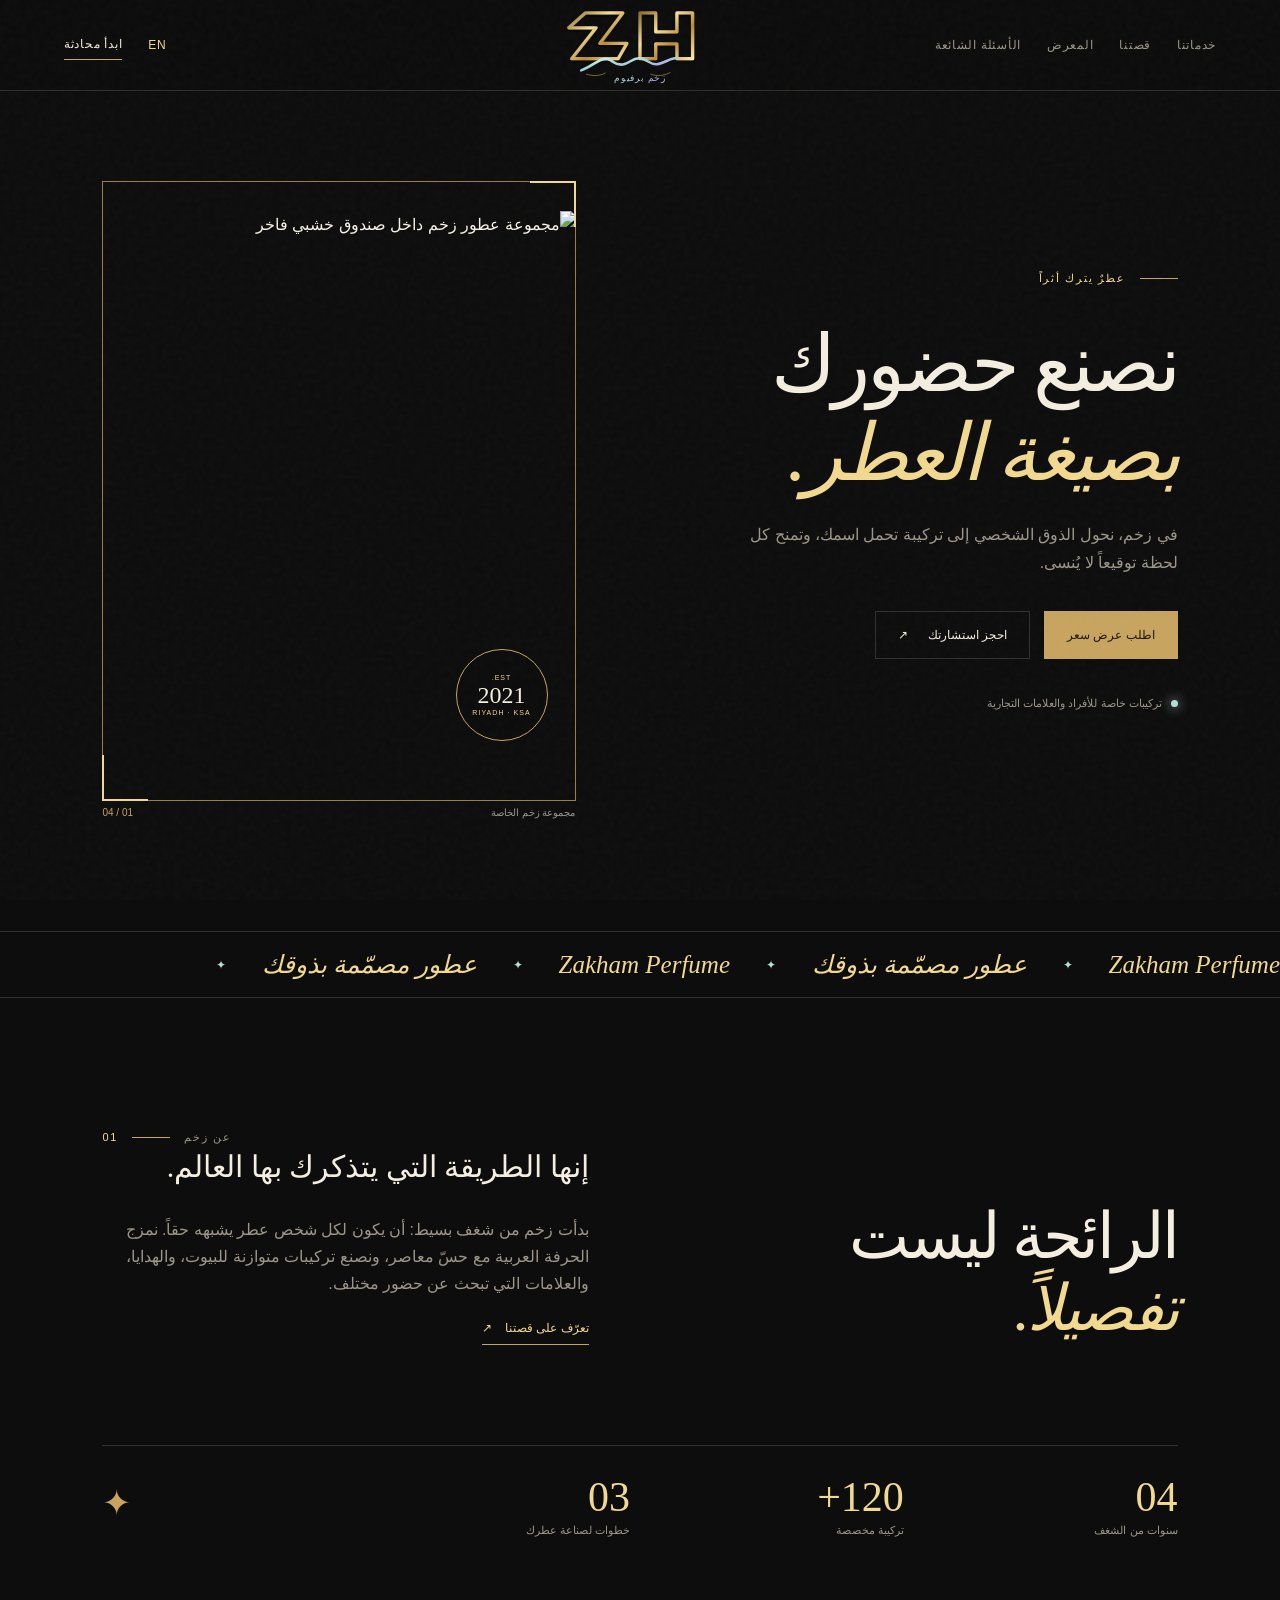
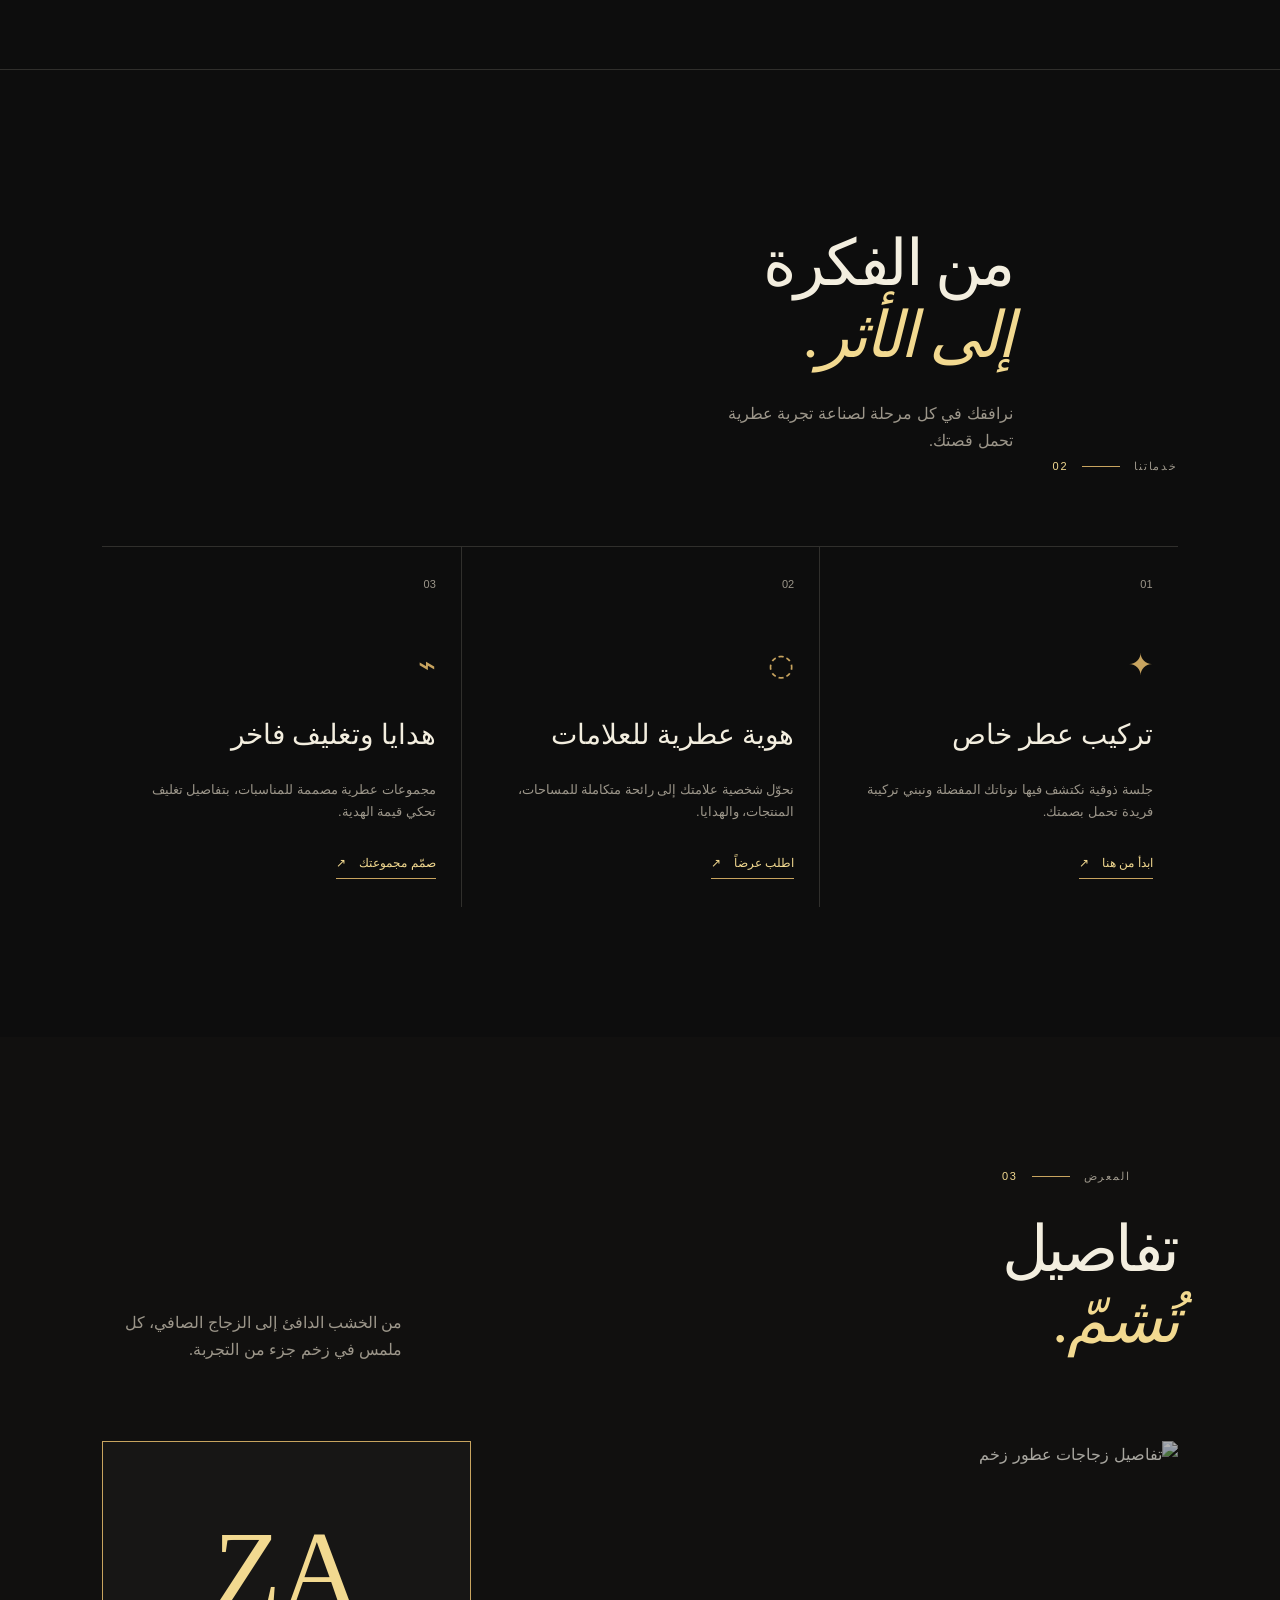
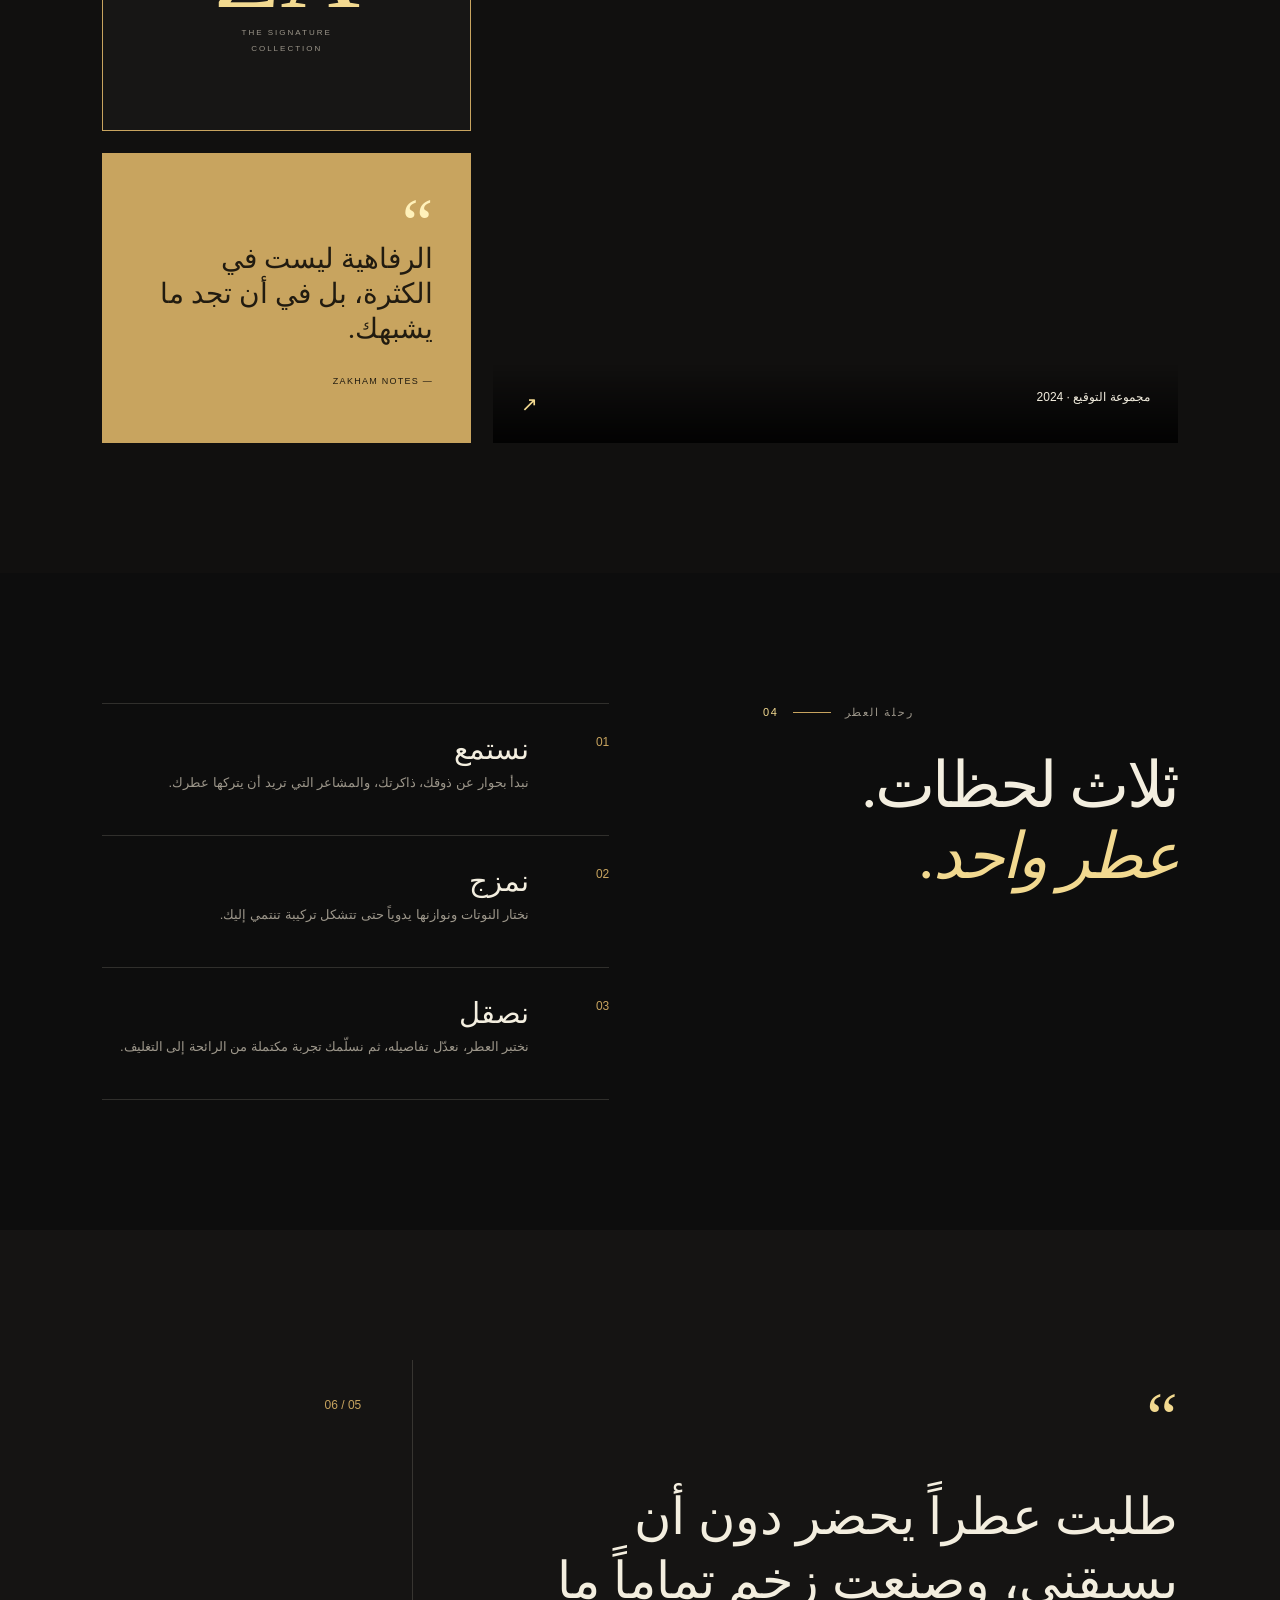
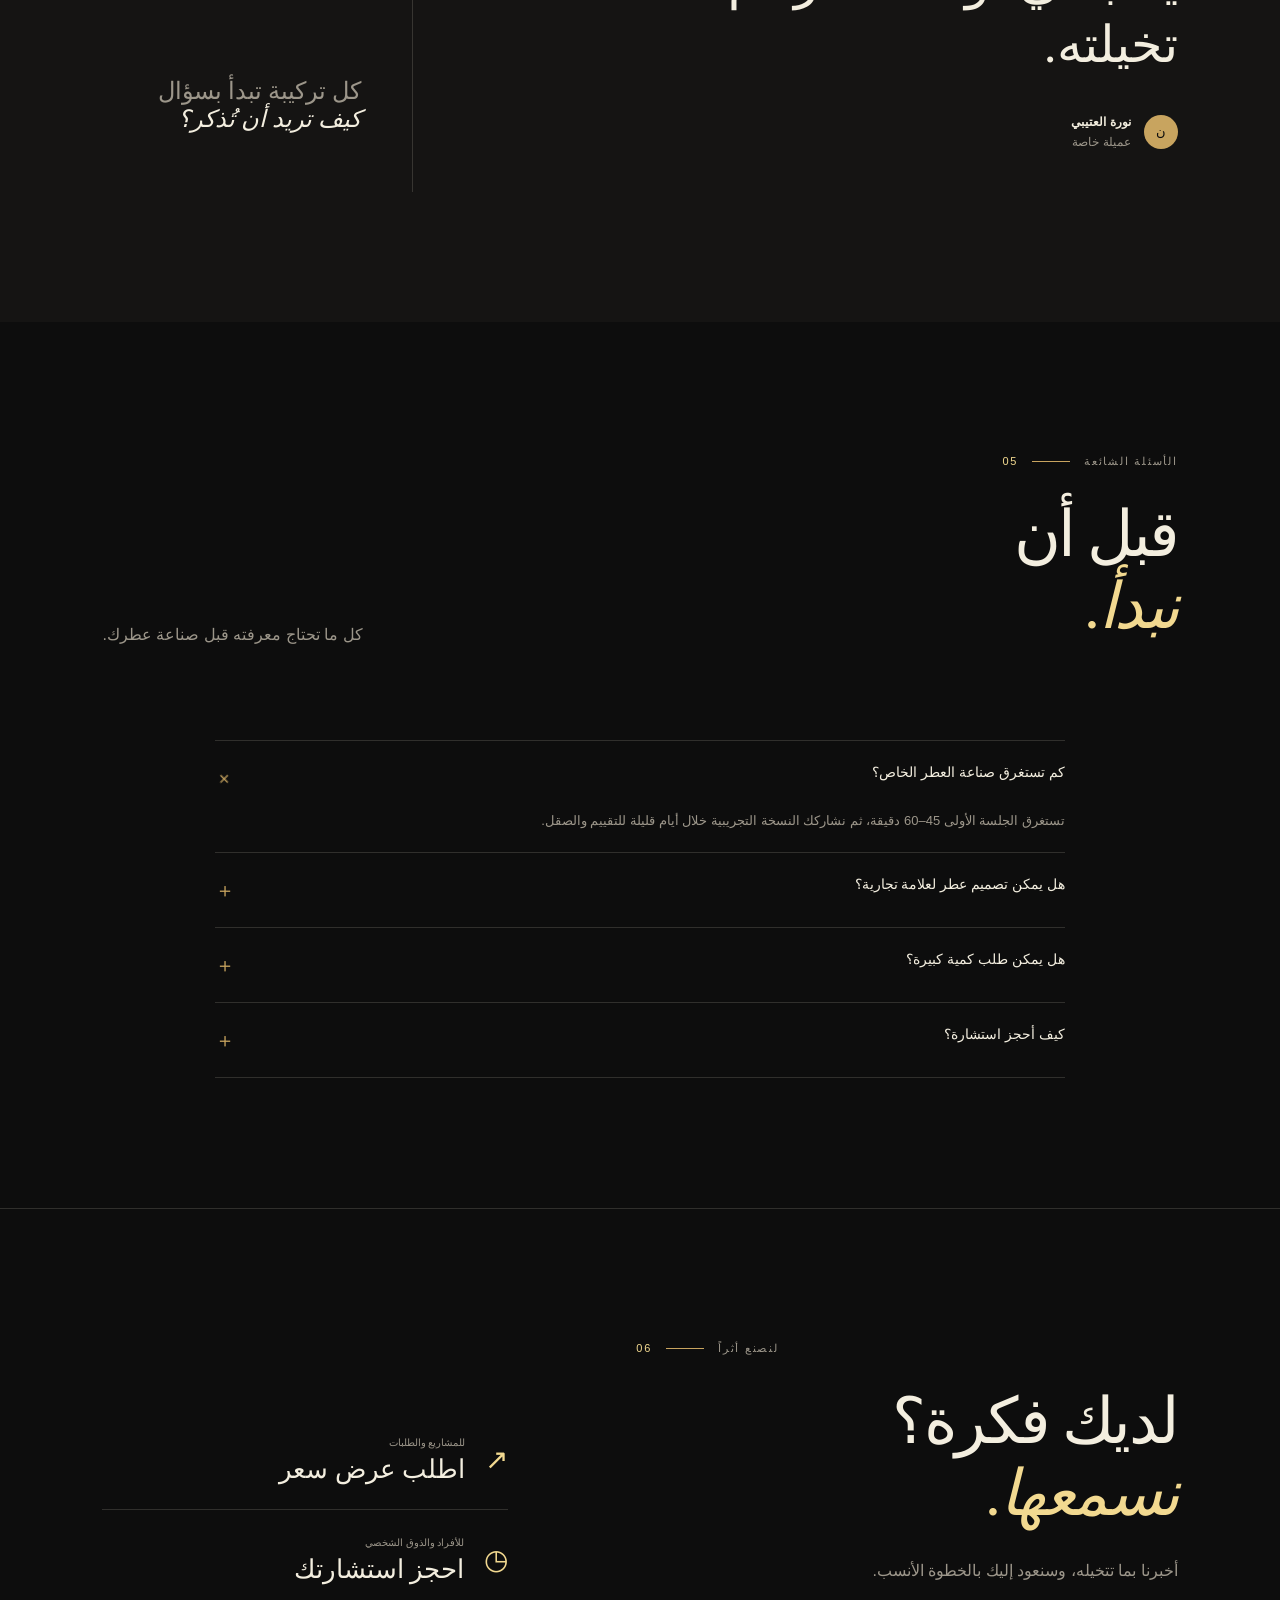
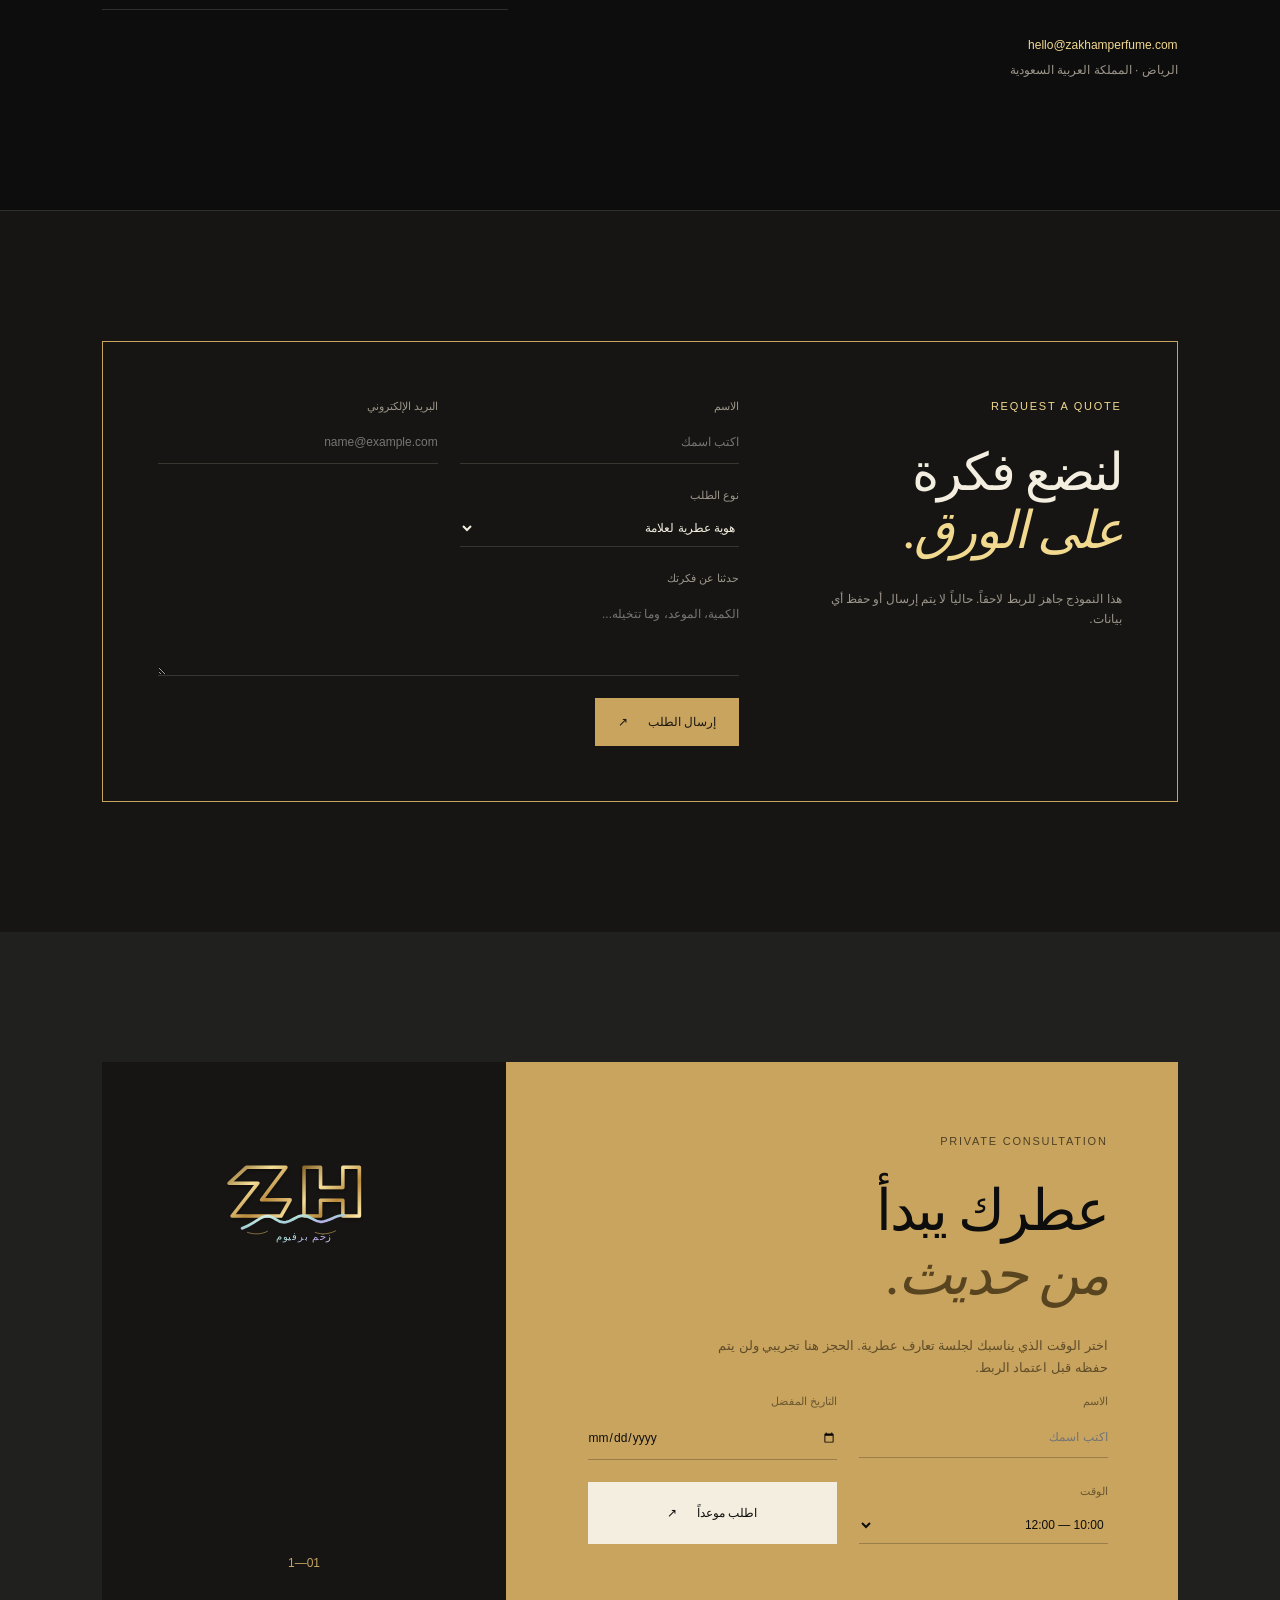
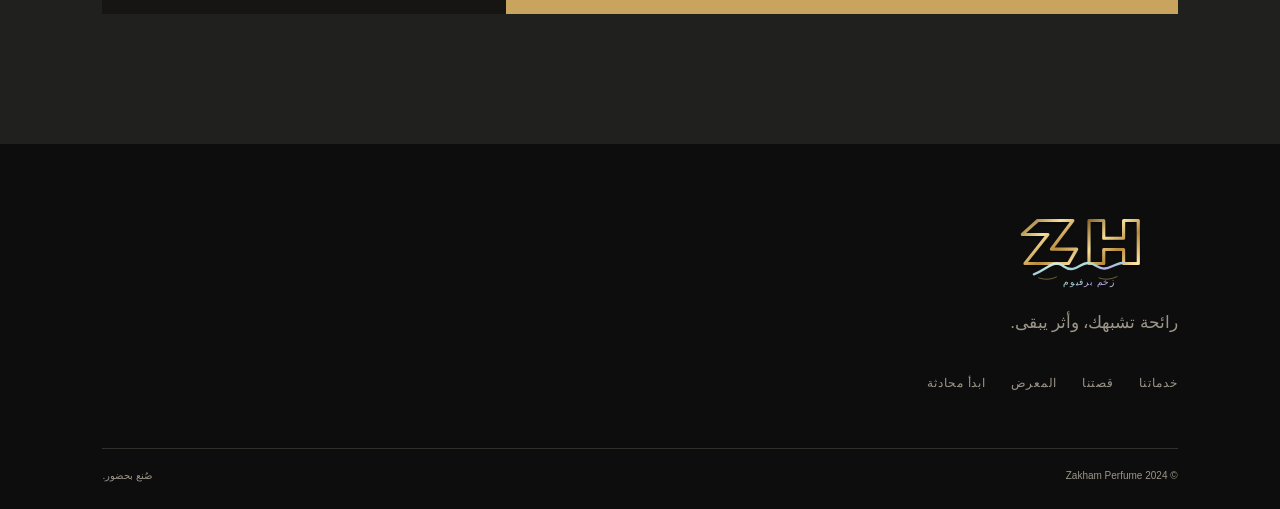
==== index.html @ 9397d649 "Build Zakham Perfume bilingual luxury services site" ====
<!doctype html>
<html lang="ar" dir="rtl">
<head>
  <meta charset="UTF-8" />
  <meta name="viewport" content="width=device-width, initial-scale=1.0" />
  <meta name="theme-color" content="#0d0d0d" />
  <meta name="description" content="زخم برفيوم — عطور مصممة بحضور لا يُنسى." />
  <title>زخم برفيوم | Zakham Perfume</title>
  <link rel="icon" type="image/svg+xml" href="/logo.svg" />
  <link rel="stylesheet" href="/styles.css" />
</head>
<body>
  <div class="grain" aria-hidden="true"></div>
  <header class="site-header" id="top">
    <div class="header-shell">
      <a class="wordmark-mobile" href="#top" aria-label="زخم برفيوم">ZP</a>
      <nav class="main-nav" aria-label="التنقل الرئيسي">
        <a href="#services" data-i18n="nav.services">خدماتنا</a>
        <a href="#story" data-i18n="nav.story">قصتنا</a>
        <a href="#gallery" data-i18n="nav.gallery">المعرض</a>
        <a href="#faq" data-i18n="nav.faq">الأسئلة الشائعة</a>
      </nav>
      <a class="header-logo" href="#top" aria-label="Zakham Perfume — العودة إلى الأعلى">
        <img src="/logo.svg" alt="زخم برفيوم — Zakham Perfume" />
      </a>
      <div class="header-actions">
        <button class="lang-switch" type="button" data-lang-toggle aria-label="تبديل اللغة">EN</button>
        <a class="header-cta" href="#contact" data-i18n="nav.cta">ابدأ محادثة</a>
      </div>
      <button class="menu-toggle" type="button" aria-expanded="false" aria-controls="mobile-menu" aria-label="فتح القائمة">☰</button>
    </div>
    <div class="mobile-menu" id="mobile-menu" hidden>
      <a href="#services" data-i18n="nav.services">خدماتنا</a>
      <a href="#story" data-i18n="nav.story">قصتنا</a>
      <a href="#gallery" data-i18n="nav.gallery">المعرض</a>
      <a href="#faq" data-i18n="nav.faq">الأسئلة الشائعة</a>
      <a href="#contact" data-i18n="nav.cta">ابدأ محادثة</a>
    </div>
  </header>

  <main>
    <section class="hero section-pad" id="home">
      <div class="hero-copy reveal">
        <p class="eyebrow"><span class="eyebrow-line"></span><span data-i18n="hero.eyebrow">عطرٌ يترك أثراً</span></p>
        <h1 data-i18n="hero.title">نصنع حضورك<br /><em>بصيغة العطر.</em></h1>
        <p class="hero-text" data-i18n="hero.text">في زخم، نحول الذوق الشخصي إلى تركيبة تحمل اسمك، وتمنح كل لحظة توقيعاً لا يُنسى.</p>
        <div class="hero-actions">
          <a href="#quote" class="btn btn-gold" data-i18n="hero.quote">اطلب عرض سعر</a>
          <a href="#consult" class="btn btn-ghost" data-i18n="hero.consult">احجز استشارتك <span>↗</span></a>
        </div>
        <div class="hero-note"><span class="signal-dot"></span><span data-i18n="hero.note">تركيبات خاصة للأفراد والعلامات التجارية</span></div>
      </div>
      <div class="hero-visual reveal reveal-delay">
        <div class="visual-frame"></div>
        <img src="/manus-storage/44522_70a2e3c0.jpg" alt="مجموعة عطور زخم داخل صندوق خشبي فاخر" />
        <div class="visual-stamp"><span>EST.</span><strong>2021</strong><small>RIYADH · KSA</small></div>
        <div class="visual-caption"><span data-i18n="hero.caption">مجموعة زخم الخاصة</span><b>01 / 04</b></div>
      </div>
    </section>

    <section class="marquee" aria-label="هوية العلامة">
      <div class="marquee-track"><span>Zakham Perfume</span><i>✦</i><span data-i18n="marquee.custom">عطور مصمّمة بذوقك</span><i>✦</i><span>Zakham Perfume</span><i>✦</i><span data-i18n="marquee.custom">عطور مصمّمة بذوقك</span><i>✦</i></div>
    </section>

    <section class="intro section-pad" id="story">
      <div class="section-kicker"><span>01</span><span class="kicker-line"></span><span data-i18n="story.kicker">عن زخم</span></div>
      <div class="intro-grid">
        <h2 data-i18n="story.title">الرائحة ليست<br /><em>تفصيلاً.</em></h2>
        <div class="intro-body">
          <p class="lead" data-i18n="story.lead">إنها الطريقة التي يتذكرك بها العالم.</p>
          <p data-i18n="story.text">بدأت زخم من شغف بسيط: أن يكون لكل شخص عطر يشبهه حقاً. نمزج الحرفة العربية مع حسّ معاصر، ونصنع تركيبات متوازنة للبيوت، والهدايا، والعلامات التي تبحث عن حضور مختلف.</p>
          <a href="#contact" class="text-link" data-i18n="story.link">تعرّف على قصتنا <span>↗</span></a>
        </div>
      </div>
      <div class="stats-row">
        <div class="stat"><strong>04</strong><span data-i18n="stats.years">سنوات من الشغف</span></div>
        <div class="stat"><strong>120+</strong><span data-i18n="stats.blends">تركيبة مخصصة</span></div>
        <div class="stat"><strong>03</strong><span data-i18n="stats.steps">خطوات لصناعة عطرك</span></div>
        <div class="stat stat-mark">✦</div>
      </div>
    </section>

    <section class="services section-pad" id="services">
      <div class="section-heading">
        <div class="section-kicker"><span>02</span><span class="kicker-line"></span><span data-i18n="services.kicker">خدماتنا</span></div>
        <div><h2 data-i18n="services.title">من الفكرة<br /><em>إلى الأثر.</em></h2><p data-i18n="services.intro">نرافقك في كل مرحلة لصناعة تجربة عطرية تحمل قصتك.</p></div>
      </div>
      <div class="service-list">
        <article class="service-card featured"><div class="service-number">01</div><div class="service-icon">✦</div><h3 data-i18n="service.one.title">تركيب عطر خاص</h3><p data-i18n="service.one.text">جلسة ذوقية نكتشف فيها نوتاتك المفضلة ونبني تركيبة فريدة تحمل بصمتك.</p><a href="#consult" class="service-link" data-i18n="service.one.cta">ابدأ من هنا <span>↗</span></a></article>
        <article class="service-card"><div class="service-number">02</div><div class="service-icon">◌</div><h3 data-i18n="service.two.title">هوية عطرية للعلامات</h3><p data-i18n="service.two.text">نحوّل شخصية علامتك إلى رائحة متكاملة للمساحات، المنتجات، والهدايا.</p><a href="#quote" class="service-link" data-i18n="service.two.cta">اطلب عرضاً <span>↗</span></a></article>
        <article class="service-card"><div class="service-number">03</div><div class="service-icon">⌁</div><h3 data-i18n="service.three.title">هدايا وتغليف فاخر</h3><p data-i18n="service.three.text">مجموعات عطرية مصممة للمناسبات، بتفاصيل تغليف تحكي قيمة الهدية.</p><a href="#quote" class="service-link" data-i18n="service.three.cta">صمّم مجموعتك <span>↗</span></a></article>
      </div>
    </section>

    <section class="gallery section-pad" id="gallery">
      <div class="gallery-top"><div><div class="section-kicker"><span>03</span><span class="kicker-line"></span><span data-i18n="gallery.kicker">المعرض</span></div><h2 data-i18n="gallery.title">تفاصيل<br /><em>تُشمّ.</em></h2></div><p data-i18n="gallery.text">من الخشب الدافئ إلى الزجاج الصافي، كل ملمس في زخم جزء من التجربة.</p></div>
      <div class="gallery-grid">
        <figure class="gallery-main"><img src="/manus-storage/44522_70a2e3c0.jpg" alt="تفاصيل زجاجات عطور زخم" /><figcaption><span data-i18n="gallery.caption">مجموعة التوقيع · 2024</span><b>↗</b></figcaption></figure>
        <div class="gallery-side"><div class="gallery-tile tile-dark"><span>ZA</span><small>THE SIGNATURE<br />COLLECTION</small></div><div class="gallery-tile tile-copy"><span class="quote-mark">“</span><p data-i18n="gallery.quote">الرفاهية ليست في الكثرة، بل في أن تجد ما يشبهك.</p><small>— ZAKHAM NOTES</small></div></div>
      </div>
    </section>

    <section class="process section-pad">
      <div class="process-aside"><div class="section-kicker"><span>04</span><span class="kicker-line"></span><span data-i18n="process.kicker">رحلة العطر</span></div><h2 data-i18n="process.title">ثلاث لحظات.<br /><em>عطر واحد.</em></h2></div>
      <div class="process-steps"><div class="step"><span>01</span><div><h3 data-i18n="process.one.title">نستمع</h3><p data-i18n="process.one.text">نبدأ بحوار عن ذوقك، ذاكرتك، والمشاعر التي تريد أن يتركها عطرك.</p></div></div><div class="step"><span>02</span><div><h3 data-i18n="process.two.title">نمزج</h3><p data-i18n="process.two.text">نختار النوتات ونوازنها يدوياً حتى تتشكل تركيبة تنتمي إليك.</p></div></div><div class="step"><span>03</span><div><h3 data-i18n="process.three.title">نصقل</h3><p data-i18n="process.three.text">نختبر العطر، نعدّل تفاصيله، ثم نسلّمك تجربة مكتملة من الرائحة إلى التغليف.</p></div></div></div>
    </section>

    <section class="testimonial section-pad"><div class="testimonial-card"><span class="quote-mark">“</span><blockquote data-i18n="testimonial.quote">طلبت عطراً يحضر دون أن يسبقني، وصنعت زخم تماماً ما تخيلته.</blockquote><div class="testimonial-meta"><span class="avatar">ن</span><span><strong data-i18n="testimonial.name">نورة العتيبي</strong><small data-i18n="testimonial.role">عميلة خاصة</small></span></div></div><div class="testimonial-side"><span>05 / 06</span><p data-i18n="testimonial.side">كل تركيبة تبدأ بسؤال<br /><em>كيف تريد أن تُذكر؟</em></p></div></section>

    <section class="faq section-pad" id="faq"><div class="section-heading"><div><div class="section-kicker"><span>05</span><span class="kicker-line"></span><span data-i18n="faq.kicker">الأسئلة الشائعة</span></div><h2 data-i18n="faq.title">قبل أن<br /><em>نبدأ.</em></h2></div><p data-i18n="faq.intro">كل ما تحتاج معرفته قبل صناعة عطرك.</p></div><div class="faq-list"><details open><summary><span data-i18n="faq.one.q">كم تستغرق صناعة العطر الخاص؟</span><b>＋</b></summary><p data-i18n="faq.one.a">تستغرق الجلسة الأولى 45–60 دقيقة، ثم نشاركك النسخة التجريبية خلال أيام قليلة للتقييم والصقل.</p></details><details><summary><span data-i18n="faq.two.q">هل يمكن تصميم عطر لعلامة تجارية؟</span><b>＋</b></summary><p data-i18n="faq.two.a">نعم، نصمم هويات عطرية للمتاجر، الفنادق، الهدايا، والمناسبات الخاصة وفق الكمية والهوية المطلوبة.</p></details><details><summary><span data-i18n="faq.three.q">هل يمكن طلب كمية كبيرة؟</span><b>＋</b></summary><p data-i18n="faq.three.a">بالتأكيد. أرسل لنا فكرة المشروع والكمية المتوقعة وسنجهز لك عرضاً مناسباً.</p></details><details><summary><span data-i18n="faq.four.q">كيف أحجز استشارة؟</span><b>＋</b></summary><p data-i18n="faq.four.a">استخدم نموذج حجز الاستشارة في هذه الصفحة. النموذج حالياً تجريبي ولا يرسل بيانات، وسيُربط لاحقاً بعد اعتمادك.</p></details></div></section>

    <section class="contact section-pad" id="contact"><div class="contact-intro"><div class="section-kicker"><span>06</span><span class="kicker-line"></span><span data-i18n="contact.kicker">لنصنع أثراً</span></div><h2 data-i18n="contact.title">لديك فكرة؟<br /><em>نسمعها.</em></h2><p data-i18n="contact.text">أخبرنا بما تتخيله، وسنعود إليك بالخطوة الأنسب.</p><div class="contact-details"><a href="mailto:hello@zakhamperfume.com">hello@zakhamperfume.com</a><span>الرياض · المملكة العربية السعودية</span></div></div><div class="contact-actions"><a href="#quote" class="contact-action"><span class="action-icon">↗</span><span><small data-i18n="contact.quote.small">للمشاريع والطلبات</small><strong data-i18n="contact.quote.title">اطلب عرض سعر</strong></span></a><a href="#consult" class="contact-action"><span class="action-icon">◷</span><span><small data-i18n="contact.consult.small">للأفراد والذوق الشخصي</small><strong data-i18n="contact.consult.title">احجز استشارتك</strong></span></a></div></section>

    <section class="forms-section section-pad" id="quote"><div class="form-shell"><div class="form-heading"><span class="form-label" data-i18n="form.quote.label">REQUEST A QUOTE</span><h2 data-i18n="form.quote.title">لنضع فكرة<br /><em>على الورق.</em></h2><p data-i18n="form.quote.text">هذا النموذج جاهز للربط لاحقاً. حالياً لا يتم إرسال أو حفظ أي بيانات.</p></div><form class="lead-form" data-demo-form><label><span data-i18n="form.name">الاسم</span><input required name="name" placeholder="اكتب اسمك" data-placeholder-en="Your name" /></label><label><span data-i18n="form.email">البريد الإلكتروني</span><input required type="email" name="email" placeholder="name@example.com" /></label><label><span data-i18n="form.type">نوع الطلب</span><select name="type"><option data-i18n="form.option.brand">هوية عطرية لعلامة</option><option data-i18n="form.option.gift">هدايا وتغليف</option><option data-i18n="form.option.private">عطر خاص</option></select></label><label class="full"><span data-i18n="form.message">حدثنا عن فكرتك</span><textarea name="message" rows="3" placeholder="الكمية، الموعد، وما تتخيله..."></textarea></label><button class="btn btn-gold" type="submit" data-i18n="form.send">إرسال الطلب <span>↗</span></button></form></div></section>

    <section class="consult-section section-pad" id="consult"><div class="consult-card"><div class="consult-copy"><span class="form-label" data-i18n="form.consult.label">PRIVATE CONSULTATION</span><h2 data-i18n="form.consult.title">عطرك يبدأ<br /><em>من حديث.</em></h2><p data-i18n="form.consult.text">اختر الوقت الذي يناسبك لجلسة تعارف عطرية. الحجز هنا تجريبي ولن يتم حفظه قبل اعتماد الربط.</p><form class="consult-form" data-demo-form><label><span data-i18n="form.name">الاسم</span><input required name="name" placeholder="اكتب اسمك" /></label><label><span data-i18n="form.date">التاريخ المفضل</span><input required type="date" name="date" /></label><label><span data-i18n="form.time">الوقت</span><select name="time"><option>10:00 — 12:00</option><option>13:00 — 15:00</option><option>17:00 — 19:00</option></select></label><button class="btn btn-light" type="submit" data-i18n="form.request">اطلب موعداً <span>↗</span></button></form></div><div class="consult-mark"><img src="/logo.svg" alt="" /><span>01—1</span></div></div></section>
  </main>

  <footer class="site-footer"><div class="footer-brand"><img src="/logo.svg" alt="زخم برفيوم" /><p data-i18n="footer.tagline">رائحة تشبهك، وأثر يبقى.</p></div><div class="footer-nav"><a href="#services" data-i18n="nav.services">خدماتنا</a><a href="#story" data-i18n="nav.story">قصتنا</a><a href="#gallery" data-i18n="nav.gallery">المعرض</a><a href="#contact" data-i18n="nav.cta">ابدأ محادثة</a></div><div class="footer-bottom"><span>© 2024 Zakham Perfume</span><span data-i18n="footer.note">صُنع بحضور.</span></div></footer>
  <div class="toast" role="status" aria-live="polite" hidden></div>
  <script src="/script.js"></script>
</body>
</html>
---- styles.css ----
:root{--ink:#0d0d0d;--ink-soft:#141414;--panel:#191817;--cream:#f3eedf;--muted:#9c968a;--gold:#c8a45f;--gold-light:#f2d990;--line:rgba(243,238,223,.15);--cyan:#b6dfd8;--serif:Georgia,'Times New Roman',serif;--sans:Tahoma,Arial,sans-serif}*{box-sizing:border-box}html{scroll-behavior:smooth}body{margin:0;background:var(--ink);color:var(--cream);font-family:var(--sans);line-height:1.7;overflow-x:hidden}.grain{position:fixed;inset:0;pointer-events:none;opacity:.06;z-index:20;background-image:url("data:image/svg+xml,%3Csvg viewBox='0 0 180 180' xmlns='http://www.w3.org/2000/svg'%3E%3Cfilter id='n'%3E%3CfeTurbulence type='fractalNoise' baseFrequency='.85' numOctaves='4' stitchTiles='stitch'/%3E%3C/filter%3E%3Crect width='100%25' height='100%25' filter='url(%23n)' opacity='.5'/%3E%3C/svg%3E")}.site-header{position:sticky;top:0;z-index:15;background:rgba(13,13,13,.9);border-bottom:1px solid var(--line);backdrop-filter:blur(15px)}.header-shell{max-width:1440px;margin:auto;min-height:90px;padding:0 5vw;display:grid;grid-template-columns:1fr 240px 1fr;align-items:center;gap:24px}.main-nav,.header-actions{display:flex;align-items:center;gap:26px}.main-nav a,.header-actions a,.lang-switch,.mobile-menu a,.footer-nav a{color:var(--muted);text-decoration:none;font-size:12px;letter-spacing:.06em;transition:color .25s ease}.main-nav a:hover,.header-actions a:hover,.mobile-menu a:hover,.footer-nav a:hover{color:var(--gold-light)}.header-logo{justify-self:center;width:190px;height:78px;display:grid;place-items:center}.header-logo img{width:100%;height:100%;object-fit:contain}.header-actions{justify-content:flex-end}.lang-switch{border:0;background:transparent;padding:8px 0;color:var(--gold-light);cursor:pointer;font-family:inherit}.header-cta{border-bottom:1px solid var(--gold);padding:4px 0;color:var(--cream)!important}.wordmark-mobile,.menu-toggle,.mobile-menu{display:none}.section-pad{max-width:1440px;margin:auto;padding:130px 8vw}.hero{min-height:calc(100vh - 90px);display:grid;grid-template-columns:1.04fr .96fr;gap:7vw;align-items:center;padding-top:90px}.eyebrow,.section-kicker,.form-label{font-size:11px;letter-spacing:.16em;text-transform:uppercase;color:var(--gold-light);display:flex;align-items:center;gap:14px}.eyebrow-line,.kicker-line{height:1px;width:38px;background:var(--gold)}h1,h2,h3,p{margin-top:0}h1,h2{font-family:var(--serif);font-weight:400;line-height:1.12;letter-spacing:-.04em}h1{font-size:clamp(54px,6.2vw,102px);margin:32px 0 24px}h2{font-size:clamp(45px,5vw,78px);margin:28px 0}h1 em,h2 em{color:var(--gold-light);font-style:italic}.hero-text{max-width:460px;color:var(--muted);font-size:16px}.hero-actions{display:flex;gap:14px;align-items:center;margin:35px 0}.btn{display:inline-flex;align-items:center;justify-content:center;gap:20px;text-decoration:none;border:1px solid transparent;padding:13px 22px;font:inherit;font-size:12px;cursor:pointer;transition:.25s ease}.btn-gold{background:var(--gold);color:#1b170f}.btn-gold:hover{background:var(--gold-light);transform:translateY(-2px)}.btn-ghost{border-color:var(--line);color:var(--cream)}.btn-ghost:hover{border-color:var(--gold);color:var(--gold-light)}.btn-light{background:var(--cream);color:var(--ink)}.hero-note{font-size:11px;color:var(--muted);display:flex;align-items:center;gap:9px}.signal-dot{width:7px;height:7px;border-radius:50%;background:var(--cyan);box-shadow:0 0 12px var(--cyan)}.hero-visual{position:relative;min-height:620px}.hero-visual img{position:absolute;inset:30px 0 0 30px;width:calc(100% - 60px);height:calc(100% - 60px);object-fit:cover;filter:saturate(.75) contrast(1.04);z-index:1}.visual-frame{position:absolute;inset:0;border:1px solid rgba(200,164,95,.75);z-index:2;pointer-events:none}.visual-frame:before,.visual-frame:after{content:'';position:absolute;width:44px;height:44px;border-color:var(--gold-light);border-style:solid}.visual-frame:before{top:-1px;right:-1px;border-width:2px 2px 0 0}.visual-frame:after{bottom:-1px;left:-1px;border-width:0 0 2px 2px}.visual-stamp{position:absolute;z-index:3;bottom:60px;right:28px;width:92px;height:92px;border:1px solid var(--gold);border-radius:50%;display:flex;flex-direction:column;justify-content:center;align-items:center;background:rgba(13,13,13,.75);text-align:center;line-height:1.1}.visual-stamp span,.visual-stamp small{font-size:7px;letter-spacing:.15em;color:var(--gold-light)}.visual-stamp strong{font:24px var(--serif);color:var(--cream);font-weight:400}.visual-caption{position:absolute;bottom:-20px;left:0;right:0;display:flex;justify-content:space-between;color:var(--muted);font-size:10px}.visual-caption b{color:var(--gold);font-weight:400}.marquee{overflow:hidden;border-top:1px solid var(--line);border-bottom:1px solid var(--line);padding:18px 0;color:var(--gold-light);font:italic 25px var(--serif);white-space:nowrap}.marquee-track{display:inline-flex;align-items:center;gap:36px;animation:scroll 26s linear infinite}.marquee i{font:normal 12px var(--sans);color:var(--cyan)}@keyframes scroll{to{transform:translateX(30%)}}.intro{border-bottom:1px solid var(--line)}.section-kicker{color:var(--muted);direction:ltr;justify-content:flex-start}.section-kicker>span:first-child{color:var(--gold-light)}.intro-grid{display:grid;grid-template-columns:1fr 1fr;gap:8vw;align-items:end}.intro-grid h2{margin-bottom:0}.intro-body{max-width:490px}.lead{font:30px var(--serif);color:var(--cream);line-height:1.3}.intro-body>p:not(.lead){color:var(--muted)}.text-link,.service-link{color:var(--gold-light);text-decoration:none;font-size:12px;display:inline-flex;gap:13px;align-items:center;border-bottom:1px solid var(--gold);padding-bottom:5px}.stats-row{border-top:1px solid var(--line);margin-top:100px;padding-top:27px;display:grid;grid-template-columns:repeat(4,1fr);gap:20px}.stat{display:flex;flex-direction:column}.stat strong{font:42px var(--serif);color:var(--gold-light)}.stat span{font-size:11px;color:var(--muted)}.stat-mark{align-items:flex-end;color:var(--gold);font-size:35px}.section-heading,.gallery-top{display:flex;justify-content:space-between;align-items:flex-end;gap:40px}.section-heading>div:last-child{flex:1}.section-heading p,.gallery-top>p{max-width:300px;color:var(--muted);margin-bottom:22px}.service-list{display:grid;grid-template-columns:repeat(3,1fr);border-top:1px solid var(--line);margin-top:70px}.service-card{min-height:360px;padding:28px 25px;border-left:1px solid var(--line);position:relative;transition:.3s ease}.service-card:last-child{border-left:0}.service-card:hover{background:var(--panel)}.service-number{font-size:11px;color:var(--muted)}.service-icon{font-size:30px;color:var(--gold);margin:45px 0 28px}.service-card h3{font:28px var(--serif);font-weight:400}.service-card p{font-size:13px;color:var(--muted);max-width:290px}.service-link{position:absolute;bottom:28px;right:25px}.gallery{background:#11100f}.gallery-top{margin-bottom:56px}.gallery-grid{display:grid;grid-template-columns:1.3fr .7fr;gap:22px}.gallery-main{margin:0;min-height:600px;position:relative;overflow:hidden}.gallery-main img{width:100%;height:100%;position:absolute;object-fit:cover;filter:brightness(.7) saturate(.65);transition:transform .7s ease}.gallery-main:hover img{transform:scale(1.04)}.gallery-main figcaption{position:absolute;bottom:0;right:0;left:0;padding:22px 28px;display:flex;justify-content:space-between;background:linear-gradient(transparent,rgba(0,0,0,.85));font-size:12px;color:var(--cream)}.gallery-main figcaption b{font-size:20px;color:var(--gold-light);font-weight:400}.gallery-side{display:grid;grid-template-rows:1fr 1fr;gap:22px}.gallery-tile{min-height:290px;display:flex;flex-direction:column;justify-content:center;padding:38px}.tile-dark{background:#171615;border:1px solid var(--gold);align-items:center}.tile-dark span{font:110px var(--serif);color:var(--gold-light);line-height:1}.tile-dark small{letter-spacing:.25em;font-size:8px;text-align:center;color:var(--muted);line-height:2}.tile-copy{background:var(--gold);color:#211b10}.tile-copy .quote-mark{color:#fff1ba}.tile-copy p{font:28px var(--serif);line-height:1.25}.tile-copy small{font-size:9px;letter-spacing:.14em}.quote-mark{font:70px var(--serif);line-height:.5;color:var(--gold-light)}.process{display:grid;grid-template-columns:.9fr 1.1fr;gap:12vw}.process-steps{border-top:1px solid var(--line)}.step{display:grid;grid-template-columns:60px 1fr;gap:20px;padding:28px 0;border-bottom:1px solid var(--line)}.step>span{color:var(--gold);font-size:12px}.step h3{font:29px var(--serif);font-weight:400;margin-bottom:6px}.step p{color:var(--muted);font-size:13px;max-width:430px}.testimonial{display:grid;grid-template-columns:1.4fr .6fr;gap:3vw;background:#151413}.testimonial-card{padding:40px 0}.testimonial-card blockquote{font:clamp(30px,4vw,54px) var(--serif);line-height:1.25;margin:35px 0 35px;max-width:800px}.testimonial-meta{display:flex;align-items:center;gap:13px}.avatar{width:34px;height:34px;border-radius:50%;display:grid;place-items:center;background:var(--gold);color:var(--ink);font-size:13px}.testimonial-meta strong,.testimonial-meta small{display:block;font-size:12px}.testimonial-meta small{color:var(--muted)}.testimonial-side{border-right:1px solid var(--line);display:flex;flex-direction:column;justify-content:space-between;padding:35px 4vw}.testimonial-side>span{color:var(--gold);font-size:12px}.testimonial-side p{font:24px var(--serif);color:var(--muted)}.testimonial-side em{color:var(--cream)}.faq-list{max-width:850px;margin:70px auto 0;border-top:1px solid var(--line)}details{border-bottom:1px solid var(--line);padding:20px 0}summary{cursor:pointer;display:flex;justify-content:space-between;list-style:none;font-size:14px}summary::-webkit-details-marker{display:none}summary b{font-size:20px;font-weight:300;color:var(--gold);transition:.2s}details[open] summary b{transform:rotate(45deg)}details p{color:var(--muted);font-size:13px;max-width:680px;margin:15px 0 0}.contact{display:grid;grid-template-columns:1fr .75fr;gap:10vw;border-top:1px solid var(--line);border-bottom:1px solid var(--line)}.contact-intro p{max-width:400px;color:var(--muted)}.contact-details{display:flex;flex-direction:column;gap:5px;margin-top:50px;font-size:12px;color:var(--muted)}.contact-details a{color:var(--gold-light);text-decoration:none}.contact-actions{align-self:center}.contact-action{display:flex;align-items:center;gap:20px;padding:24px 0;border-bottom:1px solid var(--line);color:var(--cream);text-decoration:none}.action-icon{font-size:28px;color:var(--gold-light)}.contact-action small,.contact-action strong{display:block}.contact-action small{color:var(--muted);font-size:10px}.contact-action strong{font:26px var(--serif);font-weight:400;margin-top:3px}.forms-section{background:#161513}.form-shell{border:1px solid var(--gold);padding:55px;display:grid;grid-template-columns:.7fr 1.3fr;gap:70px}.form-heading h2{font-size:52px}.form-heading p{color:var(--muted);font-size:12px}.lead-form,.consult-form{display:grid;grid-template-columns:1fr 1fr;gap:22px}.lead-form label,.consult-form label{display:flex;flex-direction:column;gap:6px;font-size:11px;color:var(--muted)}.lead-form label.full{grid-column:1/-1}.lead-form input,.lead-form select,.lead-form textarea,.consult-form input,.consult-form select{font:inherit;font-size:12px;background:transparent;border:0;border-bottom:1px solid var(--line);color:var(--cream);padding:10px 0;outline:0;border-radius:0}.lead-form input:focus,.lead-form select:focus,.lead-form textarea:focus,.consult-form input:focus,.consult-form select:focus{border-color:var(--gold)}select option{background:var(--ink);color:var(--cream)}.lead-form textarea{resize:vertical}.lead-form button{justify-self:start}.consult-section{background:#20201e}.consult-card{display:grid;grid-template-columns:1.25fr .75fr;min-height:430px;background:var(--gold);color:var(--ink);overflow:hidden}.consult-copy{padding:70px}.consult-copy .form-label{color:#4f4024}.consult-copy h2{color:var(--ink);font-size:57px}.consult-copy h2 em{color:#58441f}.consult-copy p{max-width:390px;color:#604d29;font-size:13px}.consult-form{max-width:520px}.consult-form label{color:#6b572f}.consult-form input,.consult-form select{color:var(--ink);border-color:rgba(13,13,13,.25)}.consult-form select option{background:var(--cream);color:var(--ink)}.consult-mark{background:#161513;display:flex;flex-direction:column;justify-content:space-between;align-items:center;padding:40px 15px;color:var(--gold);font-size:12px}.consult-mark img{width:200px;height:200px;object-fit:contain}.site-footer{padding:70px 8vw 25px;max-width:1440px;margin:auto}.footer-brand img{width:180px;height:75px;object-fit:contain;object-position:right}.footer-brand p{color:var(--muted);font:17px var(--serif);margin-top:15px}.footer-nav{display:flex;gap:25px;margin-top:40px}.footer-bottom{border-top:1px solid var(--line);margin-top:55px;padding-top:18px;display:flex;justify-content:space-between;font-size:10px;color:var(--muted)}.toast{position:fixed;bottom:28px;left:50%;transform:translateX(-50%);background:var(--cream);color:var(--ink);padding:14px 20px;font-size:12px;z-index:40;box-shadow:0 10px 30px rgba(0,0,0,.35)}.toast.show{display:block!important;animation:toast-in .3s ease}@keyframes toast-in{from{opacity:0;transform:translate(-50%,10px)}to{opacity:1;transform:translate(-50%,0)}}.reveal{animation:rise .8s ease both}.reveal-delay{animation-delay:.15s}@keyframes rise{from{opacity:0;transform:translateY(20px)}to{opacity:1;transform:none}}body[dir="ltr"]{direction:ltr}.mobile-menu{background:var(--ink);padding:20px 8vw;border-bottom:1px solid var(--line)}.mobile-menu a{display:block;padding:10px 0}@media(max-width:900px){.header-shell{grid-template-columns:1fr 120px 1fr;min-height:78px;padding:0 5vw}.main-nav{display:none}.header-logo{width:145px;height:65px}.header-actions{gap:15px}.header-cta{display:none}.wordmark-mobile{display:block;color:var(--gold-light);text-decoration:none;font:22px var(--serif)}.menu-toggle{display:block;justify-self:end;border:0;background:none;color:var(--cream);font-size:22px;cursor:pointer}.hero{grid-template-columns:1fr;gap:60px;padding-top:75px}.hero-visual{min-height:510px;max-width:650px;width:100%;margin:auto}.hero-copy{max-width:650px}.intro-grid,.process,.contact,.testimonial{grid-template-columns:1fr;gap:45px}.stats-row{margin-top:70px}.testimonial-side{border-right:0;border-top:1px solid var(--line);padding:25px 0}.service-card{min-height:340px}.gallery-grid{grid-template-columns:1fr}.gallery-side{grid-template-columns:1fr 1fr;grid-template-rows:1fr}.form-shell{grid-template-columns:1fr;gap:35px;padding:35px}.consult-card{grid-template-columns:1fr}.consult-mark{display:none}}
@media(max-width:560px){.section-pad{padding:82px 6vw}.header-shell{grid-template-columns:1fr 100px 1fr}.header-logo{width:125px}.hero{padding-top:55px}.hero-visual{min-height:390px}.hero-visual img{inset:18px 0 0 18px;width:calc(100% - 36px);height:calc(100% - 36px)}.visual-stamp{bottom:35px;right:12px;transform:scale(.8)}h1{font-size:52px}.section-heading,.gallery-top{display:block}.section-heading p,.gallery-top>p{margin-top:25px}.service-list{grid-template-columns:1fr;margin-top:45px}.service-card{border-left:0;border-bottom:1px solid var(--line);min-height:300px}.service-card:last-child{border-bottom:0}.gallery-main{min-height:390px}.gallery-side{grid-template-columns:1fr;grid-template-rows:230px 260px}.stats-row{grid-template-columns:1fr 1fr;row-gap:25px}.stat-mark{display:none}.lead-form,.consult-form{grid-template-columns:1fr}.lead-form label.full{grid-column:auto}.form-heading h2,.consult-copy h2{font-size:45px}.consult-copy{padding:38px 28px}.footer-nav{flex-wrap:wrap;gap:14px}.footer-bottom{gap:20px;flex-direction:column}.marquee{font-size:20px}}
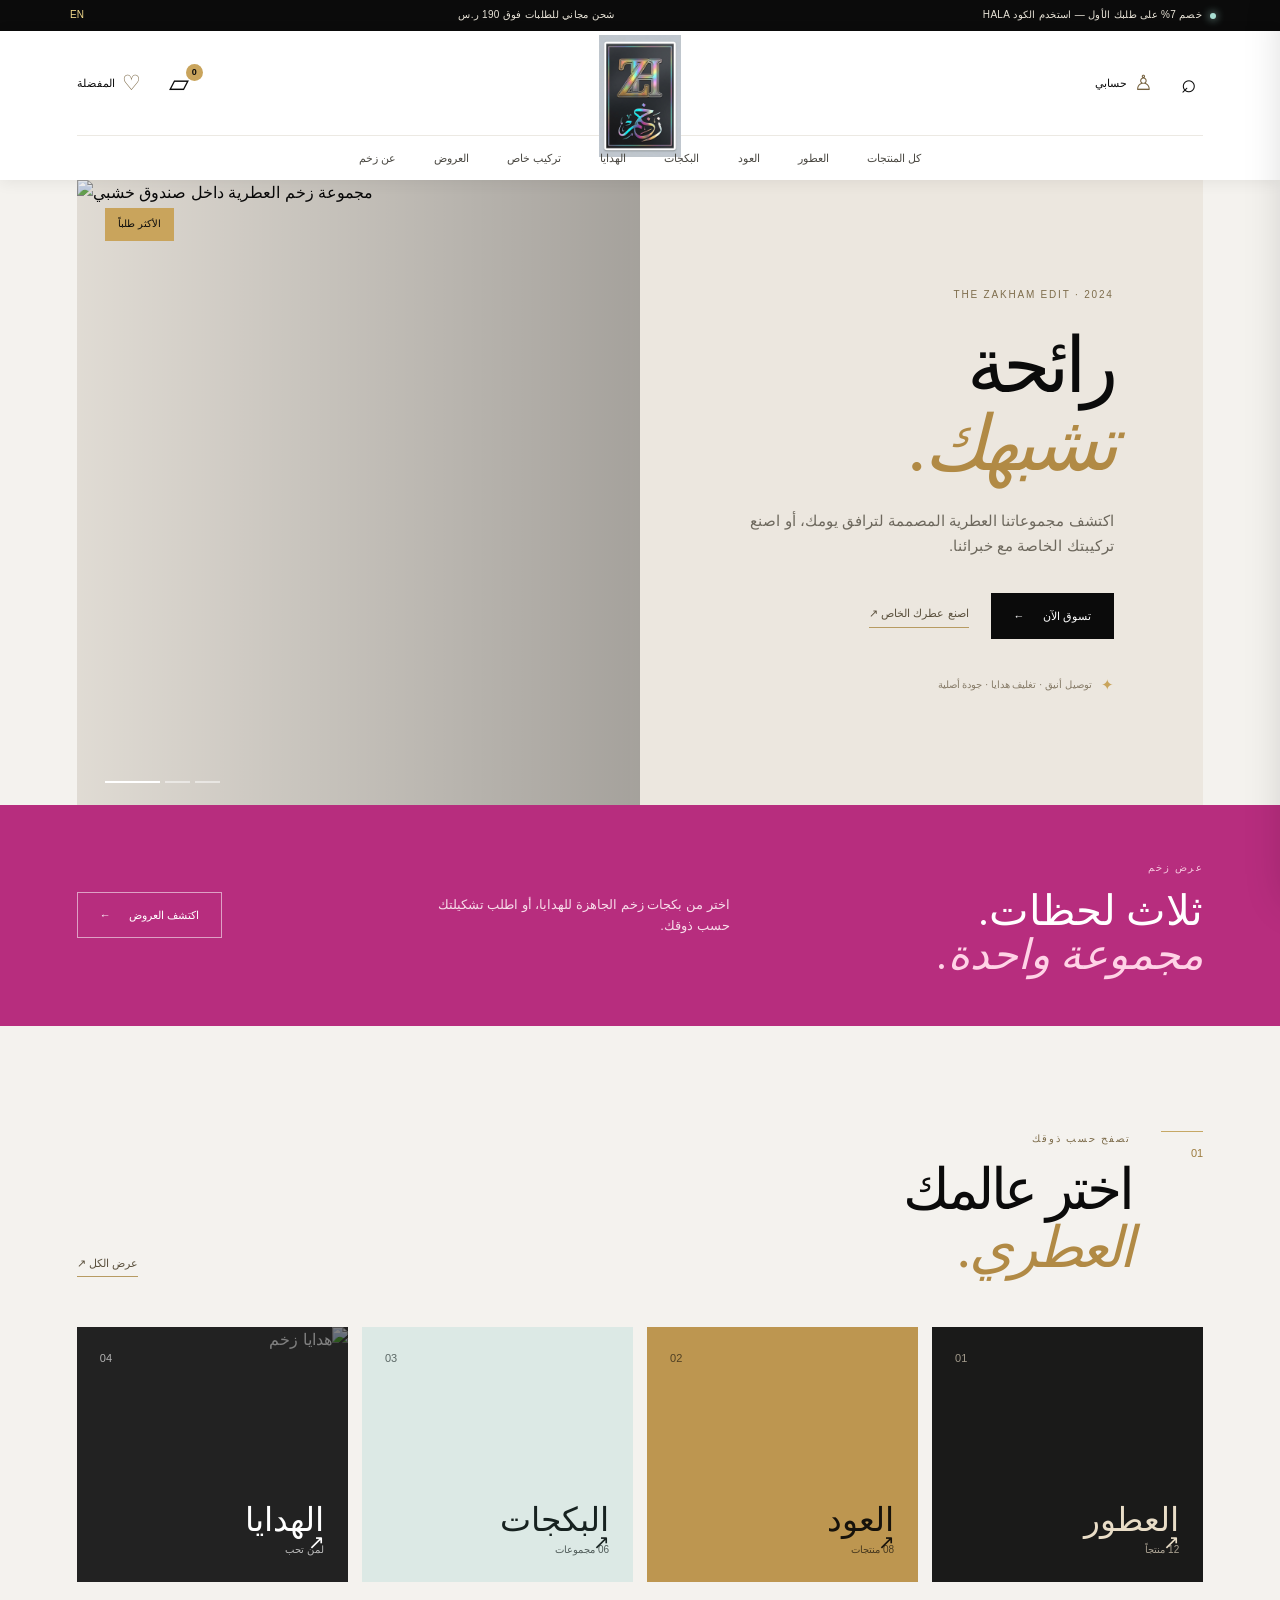
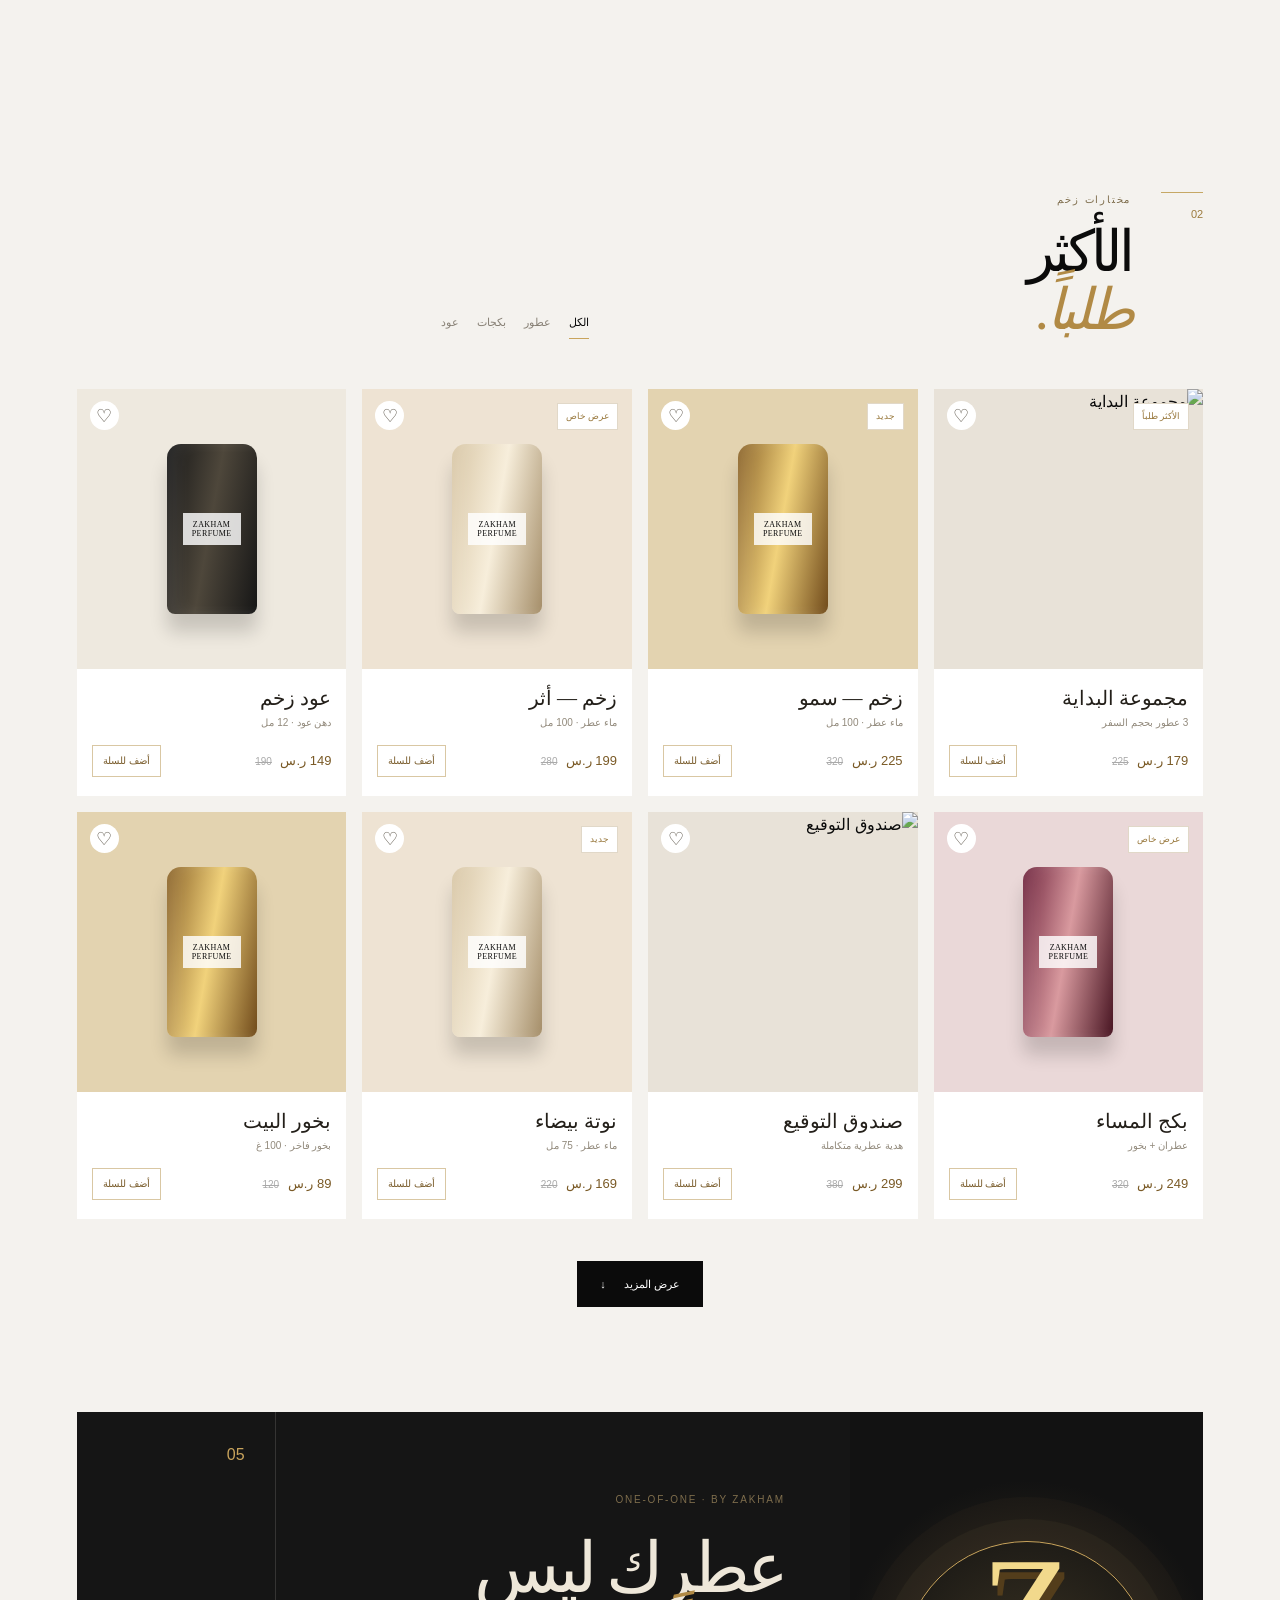
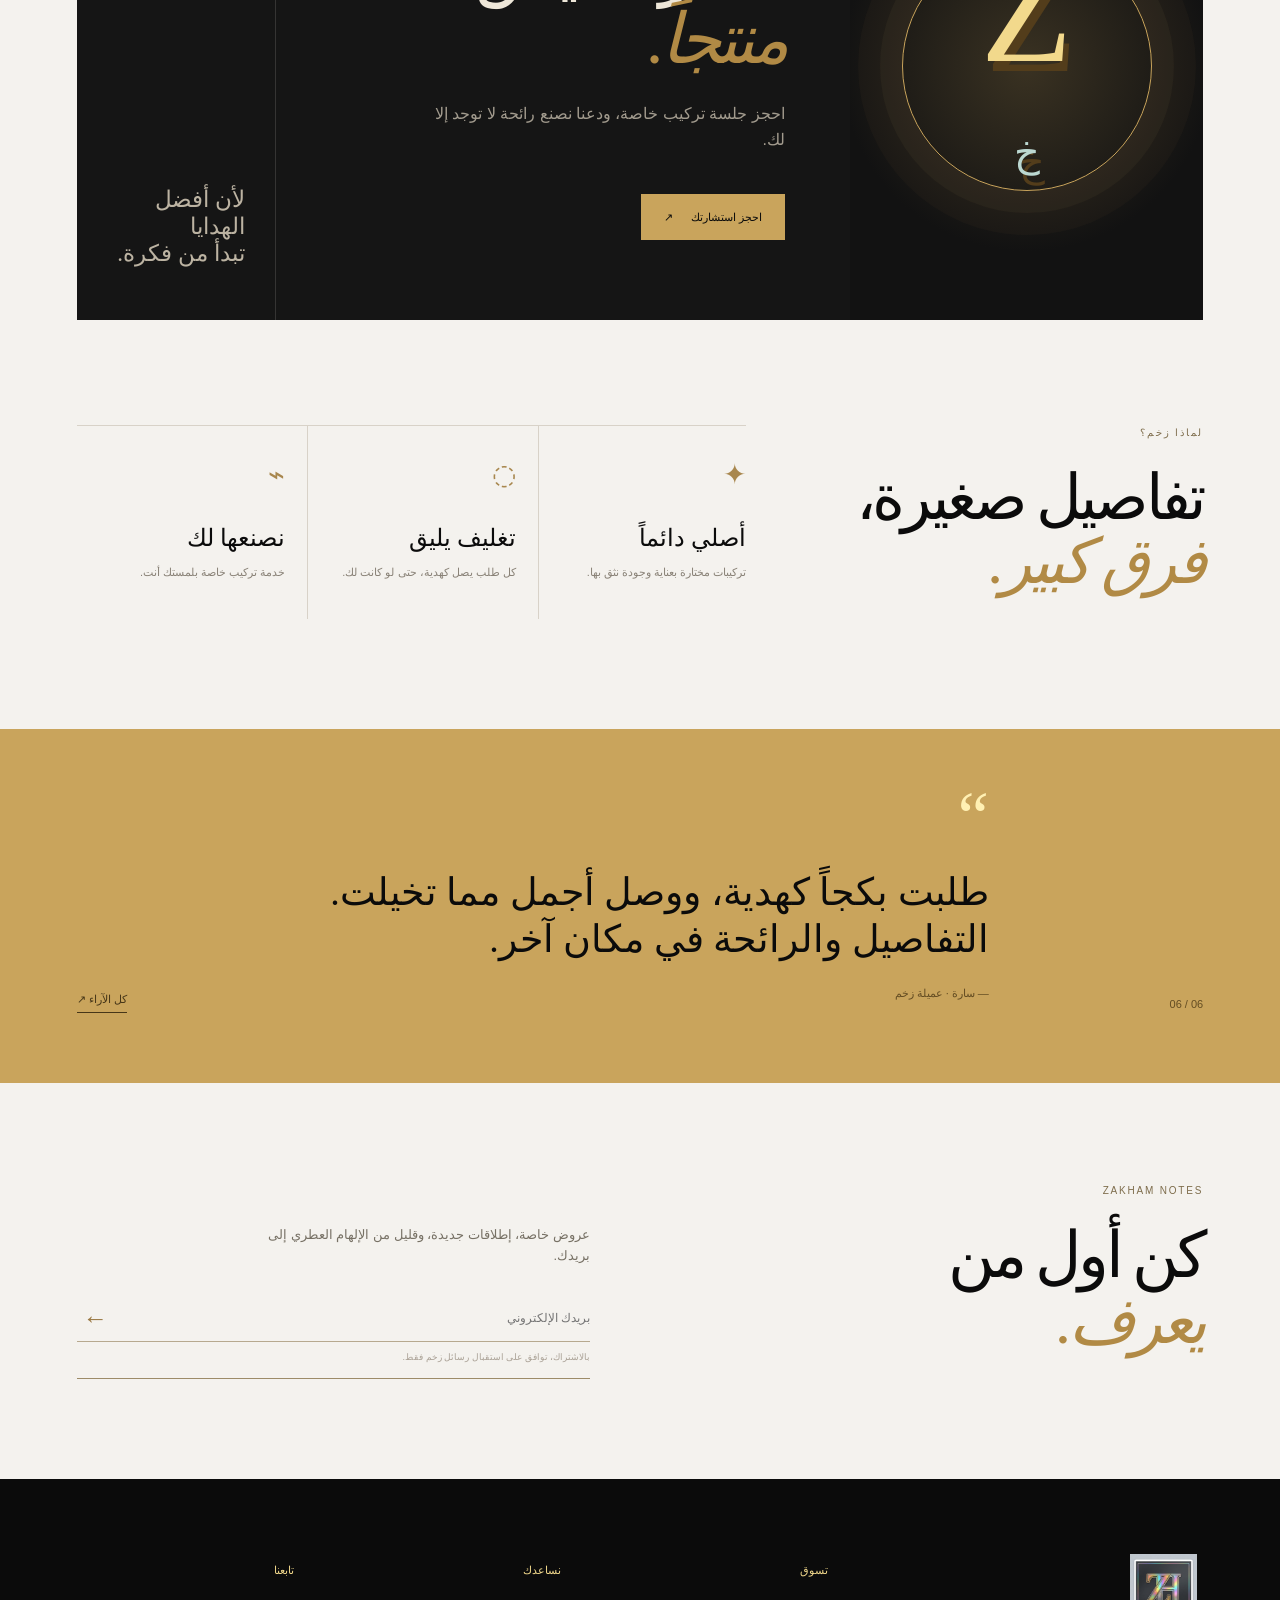
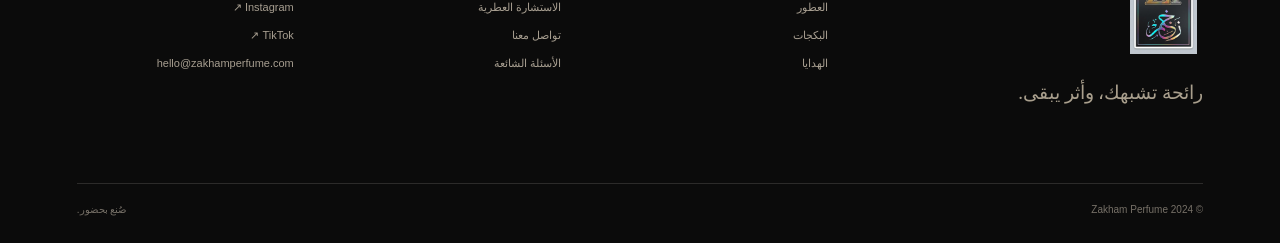
==== commit 307fcb5f: "Transform Zakham into a full ecommerce storefront" ====
--- a/index.html
+++ b/index.html
@@ -1,123 +1,37 @@
 <!doctype html>
 <html lang="ar" dir="rtl">
 <head>
-  <meta charset="UTF-8" />
-  <meta name="viewport" content="width=device-width, initial-scale=1.0" />
-  <meta name="theme-color" content="#0d0d0d" />
-  <meta name="description" content="زخم برفيوم — عطور مصممة بحضور لا يُنسى." />
-  <title>زخم برفيوم | Zakham Perfume</title>
-  <link rel="icon" type="image/svg+xml" href="/logo.svg" />
-  <link rel="stylesheet" href="/styles.css" />
+  <meta charset="UTF-8" /><meta name="viewport" content="width=device-width, initial-scale=1.0" />
+  <meta name="theme-color" content="#0c0c0c" /><meta name="description" content="متجر زخم برفيوم — عطور، هدايا، وتركيبات خاصة." />
+  <title>زخم برفيوم | متجر العطور</title><link rel="icon" type="image/svg+xml" href="/logo.svg" /><link rel="stylesheet" href="/styles.css" />
 </head>
 <body>
-  <div class="grain" aria-hidden="true"></div>
-  <header class="site-header" id="top">
-    <div class="header-shell">
-      <a class="wordmark-mobile" href="#top" aria-label="زخم برفيوم">ZP</a>
-      <nav class="main-nav" aria-label="التنقل الرئيسي">
-        <a href="#services" data-i18n="nav.services">خدماتنا</a>
-        <a href="#story" data-i18n="nav.story">قصتنا</a>
-        <a href="#gallery" data-i18n="nav.gallery">المعرض</a>
-        <a href="#faq" data-i18n="nav.faq">الأسئلة الشائعة</a>
-      </nav>
-      <a class="header-logo" href="#top" aria-label="Zakham Perfume — العودة إلى الأعلى">
-        <img src="/logo.svg" alt="زخم برفيوم — Zakham Perfume" />
-      </a>
-      <div class="header-actions">
-        <button class="lang-switch" type="button" data-lang-toggle aria-label="تبديل اللغة">EN</button>
-        <a class="header-cta" href="#contact" data-i18n="nav.cta">ابدأ محادثة</a>
-      </div>
-      <button class="menu-toggle" type="button" aria-expanded="false" aria-controls="mobile-menu" aria-label="فتح القائمة">☰</button>
-    </div>
-    <div class="mobile-menu" id="mobile-menu" hidden>
-      <a href="#services" data-i18n="nav.services">خدماتنا</a>
-      <a href="#story" data-i18n="nav.story">قصتنا</a>
-      <a href="#gallery" data-i18n="nav.gallery">المعرض</a>
-      <a href="#faq" data-i18n="nav.faq">الأسئلة الشائعة</a>
-      <a href="#contact" data-i18n="nav.cta">ابدأ محادثة</a>
-    </div>
+  <div class="announcement"><div><span class="pulse"></span><span data-i18n="announcement.welcome">خصم 7% على طلبك الأول — استخدم الكود HALA</span></div><span data-i18n="announcement.shipping">شحن مجاني للطلبات فوق 190 ر.س</span><button data-lang-toggle>EN</button></div>
+  <header class="store-header" id="top">
+    <div class="header-main container"><div class="header-tools"><button class="icon-btn" data-search-open aria-label="بحث">⌕</button><a class="tool-link" href="#account"><span class="tool-icon">♙</span><span data-i18n="header.account">حسابي</span></a></div><a class="store-logo" href="#top"><img src="/logo.svg" alt="زخم برفيوم" /></a><div class="header-tools"><button class="icon-btn cart-trigger" data-cart-open aria-label="السلة"><span class="cart-icon">▱</span><b class="cart-count">0</b></button><a class="tool-link desktop-only" href="#wishlist"><span class="tool-icon">♡</span><span data-i18n="header.wishlist">المفضلة</span></a></div></div>
+    <nav class="category-nav container" aria-label="تصنيفات المتجر"><a href="#products" data-category="all" data-i18n="nav.all">كل المنتجات</a><a href="#products" data-category="perfumes" data-i18n="nav.perfumes">العطور</a><a href="#products" data-category="oud" data-i18n="nav.oud">العود</a><a href="#products" data-category="sets" data-i18n="nav.sets">البكجات</a><a href="#products" data-category="gifts" data-i18n="nav.gifts">الهدايا</a><a href="#services" data-i18n="nav.custom">تركيب خاص</a><a href="#offers" data-i18n="nav.offers">العروض</a><a href="#about" data-i18n="nav.about">عن زخم</a></nav>
   </header>
 
   <main>
-    <section class="hero section-pad" id="home">
-      <div class="hero-copy reveal">
-        <p class="eyebrow"><span class="eyebrow-line"></span><span data-i18n="hero.eyebrow">عطرٌ يترك أثراً</span></p>
-        <h1 data-i18n="hero.title">نصنع حضورك<br /><em>بصيغة العطر.</em></h1>
-        <p class="hero-text" data-i18n="hero.text">في زخم، نحول الذوق الشخصي إلى تركيبة تحمل اسمك، وتمنح كل لحظة توقيعاً لا يُنسى.</p>
-        <div class="hero-actions">
-          <a href="#quote" class="btn btn-gold" data-i18n="hero.quote">اطلب عرض سعر</a>
-          <a href="#consult" class="btn btn-ghost" data-i18n="hero.consult">احجز استشارتك <span>↗</span></a>
-        </div>
-        <div class="hero-note"><span class="signal-dot"></span><span data-i18n="hero.note">تركيبات خاصة للأفراد والعلامات التجارية</span></div>
-      </div>
-      <div class="hero-visual reveal reveal-delay">
-        <div class="visual-frame"></div>
-        <img src="/manus-storage/44522_70a2e3c0.jpg" alt="مجموعة عطور زخم داخل صندوق خشبي فاخر" />
-        <div class="visual-stamp"><span>EST.</span><strong>2021</strong><small>RIYADH · KSA</small></div>
-        <div class="visual-caption"><span data-i18n="hero.caption">مجموعة زخم الخاصة</span><b>01 / 04</b></div>
-      </div>
-    </section>
+    <section class="store-hero container"><div class="hero-image"><img src="/manus-storage/44522_70a2e3c0.jpg" alt="مجموعة زخم العطرية داخل صندوق خشبي" /><span class="hero-badge" data-i18n="hero.badge">الأكثر طلباً</span><div class="hero-progress"><span class="active"></span><span></span><span></span></div></div><div class="hero-copy"><p class="overline" data-i18n="hero.overline">THE ZAKHAM EDIT · 2024</p><h1 data-i18n="hero.title">رائحة<br /><em>تشبهك.</em></h1><p data-i18n="hero.text">اكتشف مجموعاتنا العطرية المصممة لترافق يومك، أو اصنع تركيبتك الخاصة مع خبرائنا.</p><div class="hero-actions"><a class="btn btn-dark" href="#products" data-i18n="hero.shop">تسوق الآن <span>←</span></a><a class="plain-link" href="#services" data-i18n="hero.custom">اصنع عطرك الخاص <span>↗</span></a></div><div class="hero-note"><span>✦</span><span data-i18n="hero.note">توصيل أنيق · تغليف هدايا · جودة أصلية</span></div></div></section>
 
-    <section class="marquee" aria-label="هوية العلامة">
-      <div class="marquee-track"><span>Zakham Perfume</span><i>✦</i><span data-i18n="marquee.custom">عطور مصمّمة بذوقك</span><i>✦</i><span>Zakham Perfume</span><i>✦</i><span data-i18n="marquee.custom">عطور مصمّمة بذوقك</span><i>✦</i></div>
-    </section>
+    <section class="promo-strip" id="offers"><div class="container promo-inner"><div><span class="promo-tag" data-i18n="promo.tag">عرض زخم</span><h2 data-i18n="promo.title">ثلاث لحظات.<br /><em>مجموعة واحدة.</em></h2></div><p data-i18n="promo.text">اختر من بكجات زخم الجاهزة للهدايا، أو اطلب تشكيلتك حسب ذوقك.</p><a class="btn btn-outline-light" href="#products" data-i18n="promo.cta">اكتشف العروض <span>←</span></a></div></section>
 
-    <section class="intro section-pad" id="story">
-      <div class="section-kicker"><span>01</span><span class="kicker-line"></span><span data-i18n="story.kicker">عن زخم</span></div>
-      <div class="intro-grid">
-        <h2 data-i18n="story.title">الرائحة ليست<br /><em>تفصيلاً.</em></h2>
-        <div class="intro-body">
-          <p class="lead" data-i18n="story.lead">إنها الطريقة التي يتذكرك بها العالم.</p>
-          <p data-i18n="story.text">بدأت زخم من شغف بسيط: أن يكون لكل شخص عطر يشبهه حقاً. نمزج الحرفة العربية مع حسّ معاصر، ونصنع تركيبات متوازنة للبيوت، والهدايا، والعلامات التي تبحث عن حضور مختلف.</p>
-          <a href="#contact" class="text-link" data-i18n="story.link">تعرّف على قصتنا <span>↗</span></a>
-        </div>
-      </div>
-      <div class="stats-row">
-        <div class="stat"><strong>04</strong><span data-i18n="stats.years">سنوات من الشغف</span></div>
-        <div class="stat"><strong>120+</strong><span data-i18n="stats.blends">تركيبة مخصصة</span></div>
-        <div class="stat"><strong>03</strong><span data-i18n="stats.steps">خطوات لصناعة عطرك</span></div>
-        <div class="stat stat-mark">✦</div>
-      </div>
-    </section>
+    <section class="category-section container" id="categories"><div class="section-title"><span class="section-index">01</span><div><p class="overline" data-i18n="categories.overline">تصفح حسب ذوقك</p><h2 data-i18n="categories.title">اختر عالمك<br /><em>العطري.</em></h2></div><a class="plain-link" href="#products" data-i18n="categories.all">عرض الكل <span>↗</span></a></div><div class="category-grid"><a class="category-card category-dark" href="#products" data-category="perfumes"><span>01</span><strong data-i18n="categories.perfumes">العطور</strong><small data-i18n="categories.perfumesCount">12 منتجاً</small><b>↗</b></a><a class="category-card category-gold" href="#products" data-category="oud"><span>02</span><strong data-i18n="categories.oud">العود</strong><small data-i18n="categories.oudCount">08 منتجات</small><b>↗</b></a><a class="category-card category-pearl" href="#products" data-category="sets"><span>03</span><strong data-i18n="categories.sets">البكجات</strong><small data-i18n="categories.setsCount">06 مجموعات</small><b>↗</b></a><a class="category-card category-photo" href="#products" data-category="gifts"><img src="/manus-storage/44522_70a2e3c0.jpg" alt="هدايا زخم" /><span>04</span><strong data-i18n="categories.gifts">الهدايا</strong><small data-i18n="categories.giftsCount">لمن تحب</small><b>↗</b></a></div></section>
 
-    <section class="services section-pad" id="services">
-      <div class="section-heading">
-        <div class="section-kicker"><span>02</span><span class="kicker-line"></span><span data-i18n="services.kicker">خدماتنا</span></div>
-        <div><h2 data-i18n="services.title">من الفكرة<br /><em>إلى الأثر.</em></h2><p data-i18n="services.intro">نرافقك في كل مرحلة لصناعة تجربة عطرية تحمل قصتك.</p></div>
-      </div>
-      <div class="service-list">
-        <article class="service-card featured"><div class="service-number">01</div><div class="service-icon">✦</div><h3 data-i18n="service.one.title">تركيب عطر خاص</h3><p data-i18n="service.one.text">جلسة ذوقية نكتشف فيها نوتاتك المفضلة ونبني تركيبة فريدة تحمل بصمتك.</p><a href="#consult" class="service-link" data-i18n="service.one.cta">ابدأ من هنا <span>↗</span></a></article>
-        <article class="service-card"><div class="service-number">02</div><div class="service-icon">◌</div><h3 data-i18n="service.two.title">هوية عطرية للعلامات</h3><p data-i18n="service.two.text">نحوّل شخصية علامتك إلى رائحة متكاملة للمساحات، المنتجات، والهدايا.</p><a href="#quote" class="service-link" data-i18n="service.two.cta">اطلب عرضاً <span>↗</span></a></article>
-        <article class="service-card"><div class="service-number">03</div><div class="service-icon">⌁</div><h3 data-i18n="service.three.title">هدايا وتغليف فاخر</h3><p data-i18n="service.three.text">مجموعات عطرية مصممة للمناسبات، بتفاصيل تغليف تحكي قيمة الهدية.</p><a href="#quote" class="service-link" data-i18n="service.three.cta">صمّم مجموعتك <span>↗</span></a></article>
-      </div>
-    </section>
+    <section class="products-section container" id="products"><div class="section-title"><span class="section-index">02</span><div><p class="overline" data-i18n="products.overline">مختارات زخم</p><h2 data-i18n="products.title">الأكثر<br /><em>طلباً.</em></h2></div><div class="filter-tabs"><button class="active" data-category="all" data-i18n="filter.all">الكل</button><button data-category="perfumes" data-i18n="filter.perfumes">عطور</button><button data-category="sets" data-i18n="filter.sets">بكجات</button><button data-category="oud" data-i18n="filter.oud">عود</button></div></div><div class="product-grid" id="product-grid"></div><div class="center-action"><button class="btn btn-dark" data-load-more data-i18n="products.more">عرض المزيد <span>↓</span></button></div></section>
 
-    <section class="gallery section-pad" id="gallery">
-      <div class="gallery-top"><div><div class="section-kicker"><span>03</span><span class="kicker-line"></span><span data-i18n="gallery.kicker">المعرض</span></div><h2 data-i18n="gallery.title">تفاصيل<br /><em>تُشمّ.</em></h2></div><p data-i18n="gallery.text">من الخشب الدافئ إلى الزجاج الصافي، كل ملمس في زخم جزء من التجربة.</p></div>
-      <div class="gallery-grid">
-        <figure class="gallery-main"><img src="/manus-storage/44522_70a2e3c0.jpg" alt="تفاصيل زجاجات عطور زخم" /><figcaption><span data-i18n="gallery.caption">مجموعة التوقيع · 2024</span><b>↗</b></figcaption></figure>
-        <div class="gallery-side"><div class="gallery-tile tile-dark"><span>ZA</span><small>THE SIGNATURE<br />COLLECTION</small></div><div class="gallery-tile tile-copy"><span class="quote-mark">“</span><p data-i18n="gallery.quote">الرفاهية ليست في الكثرة، بل في أن تجد ما يشبهك.</p><small>— ZAKHAM NOTES</small></div></div>
-      </div>
-    </section>
+    <section class="service-banner container" id="services"><div class="service-art"><div class="art-ring"></div><div class="art-monogram">Z<br /><small>خ</small></div></div><div class="service-content"><p class="overline" data-i18n="service.overline">ONE-OF-ONE · BY ZAKHAM</p><h2 data-i18n="service.title">عطرك ليس<br /><em>منتجاً.</em></h2><p data-i18n="service.text">احجز جلسة تركيب خاصة، ودعنا نصنع رائحة لا توجد إلا لك.</p><a class="btn btn-gold" href="#consult" data-i18n="service.cta">احجز استشارتك <span>↗</span></a></div><div class="service-side"><span>05</span><p data-i18n="service.side">لأن أفضل الهدايا<br />تبدأ من فكرة.</p></div></section>
 
-    <section class="process section-pad">
-      <div class="process-aside"><div class="section-kicker"><span>04</span><span class="kicker-line"></span><span data-i18n="process.kicker">رحلة العطر</span></div><h2 data-i18n="process.title">ثلاث لحظات.<br /><em>عطر واحد.</em></h2></div>
-      <div class="process-steps"><div class="step"><span>01</span><div><h3 data-i18n="process.one.title">نستمع</h3><p data-i18n="process.one.text">نبدأ بحوار عن ذوقك، ذاكرتك، والمشاعر التي تريد أن يتركها عطرك.</p></div></div><div class="step"><span>02</span><div><h3 data-i18n="process.two.title">نمزج</h3><p data-i18n="process.two.text">نختار النوتات ونوازنها يدوياً حتى تتشكل تركيبة تنتمي إليك.</p></div></div><div class="step"><span>03</span><div><h3 data-i18n="process.three.title">نصقل</h3><p data-i18n="process.three.text">نختبر العطر، نعدّل تفاصيله، ثم نسلّمك تجربة مكتملة من الرائحة إلى التغليف.</p></div></div></div>
-    </section>
+    <section class="trust-section container" id="about"><div class="trust-copy"><p class="overline" data-i18n="trust.overline">لماذا زخم؟</p><h2 data-i18n="trust.title">تفاصيل صغيرة،<br /><em>فرق كبير.</em></h2></div><div class="trust-items"><div><span>✦</span><h3 data-i18n="trust.one.title">أصلي دائماً</h3><p data-i18n="trust.one.text">تركيبات مختارة بعناية وجودة نثق بها.</p></div><div><span>◌</span><h3 data-i18n="trust.two.title">تغليف يليق</h3><p data-i18n="trust.two.text">كل طلب يصل كهدية، حتى لو كانت لك.</p></div><div><span>⌁</span><h3 data-i18n="trust.three.title">نصنعها لك</h3><p data-i18n="trust.three.text">خدمة تركيب خاصة بلمستك أنت.</p></div></div></section>
 
-    <section class="testimonial section-pad"><div class="testimonial-card"><span class="quote-mark">“</span><blockquote data-i18n="testimonial.quote">طلبت عطراً يحضر دون أن يسبقني، وصنعت زخم تماماً ما تخيلته.</blockquote><div class="testimonial-meta"><span class="avatar">ن</span><span><strong data-i18n="testimonial.name">نورة العتيبي</strong><small data-i18n="testimonial.role">عميلة خاصة</small></span></div></div><div class="testimonial-side"><span>05 / 06</span><p data-i18n="testimonial.side">كل تركيبة تبدأ بسؤال<br /><em>كيف تريد أن تُذكر؟</em></p></div></section>
+    <section class="reviews-section"><div class="container review-layout"><div class="review-number">06 / 06</div><div><span class="quote-mark">“</span><blockquote data-i18n="review.quote">طلبت بكجاً كهدية، ووصل أجمل مما تخيلت. التفاصيل والرائحة في مكان آخر.</blockquote><p class="review-author" data-i18n="review.author">— سارة · عميلة زخم</p></div><a class="plain-link" href="#contact" data-i18n="review.more">كل الآراء <span>↗</span></a></div></section>
 
-    <section class="faq section-pad" id="faq"><div class="section-heading"><div><div class="section-kicker"><span>05</span><span class="kicker-line"></span><span data-i18n="faq.kicker">الأسئلة الشائعة</span></div><h2 data-i18n="faq.title">قبل أن<br /><em>نبدأ.</em></h2></div><p data-i18n="faq.intro">كل ما تحتاج معرفته قبل صناعة عطرك.</p></div><div class="faq-list"><details open><summary><span data-i18n="faq.one.q">كم تستغرق صناعة العطر الخاص؟</span><b>＋</b></summary><p data-i18n="faq.one.a">تستغرق الجلسة الأولى 45–60 دقيقة، ثم نشاركك النسخة التجريبية خلال أيام قليلة للتقييم والصقل.</p></details><details><summary><span data-i18n="faq.two.q">هل يمكن تصميم عطر لعلامة تجارية؟</span><b>＋</b></summary><p data-i18n="faq.two.a">نعم، نصمم هويات عطرية للمتاجر، الفنادق، الهدايا، والمناسبات الخاصة وفق الكمية والهوية المطلوبة.</p></details><details><summary><span data-i18n="faq.three.q">هل يمكن طلب كمية كبيرة؟</span><b>＋</b></summary><p data-i18n="faq.three.a">بالتأكيد. أرسل لنا فكرة المشروع والكمية المتوقعة وسنجهز لك عرضاً مناسباً.</p></details><details><summary><span data-i18n="faq.four.q">كيف أحجز استشارة؟</span><b>＋</b></summary><p data-i18n="faq.four.a">استخدم نموذج حجز الاستشارة في هذه الصفحة. النموذج حالياً تجريبي ولا يرسل بيانات، وسيُربط لاحقاً بعد اعتمادك.</p></details></div></section>
-
-    <section class="contact section-pad" id="contact"><div class="contact-intro"><div class="section-kicker"><span>06</span><span class="kicker-line"></span><span data-i18n="contact.kicker">لنصنع أثراً</span></div><h2 data-i18n="contact.title">لديك فكرة؟<br /><em>نسمعها.</em></h2><p data-i18n="contact.text">أخبرنا بما تتخيله، وسنعود إليك بالخطوة الأنسب.</p><div class="contact-details"><a href="mailto:hello@zakhamperfume.com">hello@zakhamperfume.com</a><span>الرياض · المملكة العربية السعودية</span></div></div><div class="contact-actions"><a href="#quote" class="contact-action"><span class="action-icon">↗</span><span><small data-i18n="contact.quote.small">للمشاريع والطلبات</small><strong data-i18n="contact.quote.title">اطلب عرض سعر</strong></span></a><a href="#consult" class="contact-action"><span class="action-icon">◷</span><span><small data-i18n="contact.consult.small">للأفراد والذوق الشخصي</small><strong data-i18n="contact.consult.title">احجز استشارتك</strong></span></a></div></section>
-
-    <section class="forms-section section-pad" id="quote"><div class="form-shell"><div class="form-heading"><span class="form-label" data-i18n="form.quote.label">REQUEST A QUOTE</span><h2 data-i18n="form.quote.title">لنضع فكرة<br /><em>على الورق.</em></h2><p data-i18n="form.quote.text">هذا النموذج جاهز للربط لاحقاً. حالياً لا يتم إرسال أو حفظ أي بيانات.</p></div><form class="lead-form" data-demo-form><label><span data-i18n="form.name">الاسم</span><input required name="name" placeholder="اكتب اسمك" data-placeholder-en="Your name" /></label><label><span data-i18n="form.email">البريد الإلكتروني</span><input required type="email" name="email" placeholder="name@example.com" /></label><label><span data-i18n="form.type">نوع الطلب</span><select name="type"><option data-i18n="form.option.brand">هوية عطرية لعلامة</option><option data-i18n="form.option.gift">هدايا وتغليف</option><option data-i18n="form.option.private">عطر خاص</option></select></label><label class="full"><span data-i18n="form.message">حدثنا عن فكرتك</span><textarea name="message" rows="3" placeholder="الكمية، الموعد، وما تتخيله..."></textarea></label><button class="btn btn-gold" type="submit" data-i18n="form.send">إرسال الطلب <span>↗</span></button></form></div></section>
-
-    <section class="consult-section section-pad" id="consult"><div class="consult-card"><div class="consult-copy"><span class="form-label" data-i18n="form.consult.label">PRIVATE CONSULTATION</span><h2 data-i18n="form.consult.title">عطرك يبدأ<br /><em>من حديث.</em></h2><p data-i18n="form.consult.text">اختر الوقت الذي يناسبك لجلسة تعارف عطرية. الحجز هنا تجريبي ولن يتم حفظه قبل اعتماد الربط.</p><form class="consult-form" data-demo-form><label><span data-i18n="form.name">الاسم</span><input required name="name" placeholder="اكتب اسمك" /></label><label><span data-i18n="form.date">التاريخ المفضل</span><input required type="date" name="date" /></label><label><span data-i18n="form.time">الوقت</span><select name="time"><option>10:00 — 12:00</option><option>13:00 — 15:00</option><option>17:00 — 19:00</option></select></label><button class="btn btn-light" type="submit" data-i18n="form.request">اطلب موعداً <span>↗</span></button></form></div><div class="consult-mark"><img src="/logo.svg" alt="" /><span>01—1</span></div></div></section>
+    <section class="newsletter container" id="contact"><div><p class="overline" data-i18n="newsletter.overline">ZAKHAM NOTES</p><h2 data-i18n="newsletter.title">كن أول من<br /><em>يعرف.</em></h2></div><div><p data-i18n="newsletter.text">عروض خاصة، إطلاقات جديدة، وقليل من الإلهام العطري إلى بريدك.</p><form data-newsletter><input type="email" required placeholder="بريدك الإلكتروني" /><button type="submit" aria-label="اشتراك">←</button></form><small data-i18n="newsletter.note">بالاشتراك، توافق على استقبال رسائل زخم فقط.</small></div></section>
   </main>
 
-  <footer class="site-footer"><div class="footer-brand"><img src="/logo.svg" alt="زخم برفيوم" /><p data-i18n="footer.tagline">رائحة تشبهك، وأثر يبقى.</p></div><div class="footer-nav"><a href="#services" data-i18n="nav.services">خدماتنا</a><a href="#story" data-i18n="nav.story">قصتنا</a><a href="#gallery" data-i18n="nav.gallery">المعرض</a><a href="#contact" data-i18n="nav.cta">ابدأ محادثة</a></div><div class="footer-bottom"><span>© 2024 Zakham Perfume</span><span data-i18n="footer.note">صُنع بحضور.</span></div></footer>
-  <div class="toast" role="status" aria-live="polite" hidden></div>
+  <footer class="store-footer"><div class="container footer-grid"><div class="footer-brand"><img src="/logo.svg" alt="زخم برفيوم" /><p data-i18n="footer.tagline">رائحة تشبهك، وأثر يبقى.</p></div><div><h4 data-i18n="footer.shop">تسوق</h4><a href="#products" data-category="perfumes" data-i18n="nav.perfumes">العطور</a><a href="#products" data-category="sets" data-i18n="nav.sets">البكجات</a><a href="#products" data-category="gifts" data-i18n="nav.gifts">الهدايا</a></div><div><h4 data-i18n="footer.help">نساعدك</h4><a href="#services" data-i18n="footer.consult">الاستشارة العطرية</a><a href="#contact" data-i18n="footer.contact">تواصل معنا</a><a href="#faq" data-i18n="footer.faq">الأسئلة الشائعة</a></div><div><h4 data-i18n="footer.follow">تابعنا</h4><a href="#instagram">Instagram ↗</a><a href="#tiktok">TikTok ↗</a><a href="mailto:hello@zakhamperfume.com">hello@zakhamperfume.com</a></div></div><div class="container footer-bottom"><span>© 2024 Zakham Perfume</span><span data-i18n="footer.bottom">صُنع بحضور.</span></div></footer>
+
+  <aside class="cart-drawer" aria-hidden="true" data-cart-drawer><div class="drawer-head"><h2 data-i18n="cart.title">سلة التسوق</h2><button data-cart-close>×</button></div><div class="cart-items" data-cart-items><div class="empty-cart"><span>▱</span><p data-i18n="cart.empty">سلتك فارغة حالياً.</p><a href="#products" data-cart-close data-i18n="cart.shop">استكشف المنتجات</a></div></div><div class="cart-summary"><div><span data-i18n="cart.total">الإجمالي</span><strong data-cart-total>0 ر.س</strong></div><button class="btn btn-gold" data-checkout data-i18n="cart.checkout">متابعة الطلب <span>←</span></button><small data-i18n="cart.note">الدفع غير مفعّل في هذه النسخة التجريبية.</small></div></aside><div class="drawer-overlay" data-cart-close></div><div class="search-modal" data-search-modal><div class="search-inner"><button data-search-close>×</button><p class="overline" data-i18n="search.overline">ابحث في زخم</p><input data-search-input type="search" placeholder="عن ماذا تبحث؟" /><div data-search-results></div></div></div><div class="toast" role="status" aria-live="polite" hidden></div>
   <script src="/script.js"></script>
-</body>
-</html>
+</body></html>
--- a/styles.css
+++ b/styles.css
@@ -1,2 +1 @@
-:root{--ink:#0d0d0d;--ink-soft:#141414;--panel:#191817;--cream:#f3eedf;--muted:#9c968a;--gold:#c8a45f;--gold-light:#f2d990;--line:rgba(243,238,223,.15);--cyan:#b6dfd8;--serif:Georgia,'Times New Roman',serif;--sans:Tahoma,Arial,sans-serif}*{box-sizing:border-box}html{scroll-behavior:smooth}body{margin:0;background:var(--ink);color:var(--cream);font-family:var(--sans);line-height:1.7;overflow-x:hidden}.grain{position:fixed;inset:0;pointer-events:none;opacity:.06;z-index:20;background-image:url("data:image/svg+xml,%3Csvg viewBox='0 0 180 180' xmlns='http://www.w3.org/2000/svg'%3E%3Cfilter id='n'%3E%3CfeTurbulence type='fractalNoise' baseFrequency='.85' numOctaves='4' stitchTiles='stitch'/%3E%3C/filter%3E%3Crect width='100%25' height='100%25' filter='url(%23n)' opacity='.5'/%3E%3C/svg%3E")}.site-header{position:sticky;top:0;z-index:15;background:rgba(13,13,13,.9);border-bottom:1px solid var(--line);backdrop-filter:blur(15px)}.header-shell{max-width:1440px;margin:auto;min-height:90px;padding:0 5vw;display:grid;grid-template-columns:1fr 240px 1fr;align-items:center;gap:24px}.main-nav,.header-actions{display:flex;align-items:center;gap:26px}.main-nav a,.header-actions a,.lang-switch,.mobile-menu a,.footer-nav a{color:var(--muted);text-decoration:none;font-size:12px;letter-spacing:.06em;transition:color .25s ease}.main-nav a:hover,.header-actions a:hover,.mobile-menu a:hover,.footer-nav a:hover{color:var(--gold-light)}.header-logo{justify-self:center;width:190px;height:78px;display:grid;place-items:center}.header-logo img{width:100%;height:100%;object-fit:contain}.header-actions{justify-content:flex-end}.lang-switch{border:0;background:transparent;padding:8px 0;color:var(--gold-light);cursor:pointer;font-family:inherit}.header-cta{border-bottom:1px solid var(--gold);padding:4px 0;color:var(--cream)!important}.wordmark-mobile,.menu-toggle,.mobile-menu{display:none}.section-pad{max-width:1440px;margin:auto;padding:130px 8vw}.hero{min-height:calc(100vh - 90px);display:grid;grid-template-columns:1.04fr .96fr;gap:7vw;align-items:center;padding-top:90px}.eyebrow,.section-kicker,.form-label{font-size:11px;letter-spacing:.16em;text-transform:uppercase;color:var(--gold-light);display:flex;align-items:center;gap:14px}.eyebrow-line,.kicker-line{height:1px;width:38px;background:var(--gold)}h1,h2,h3,p{margin-top:0}h1,h2{font-family:var(--serif);font-weight:400;line-height:1.12;letter-spacing:-.04em}h1{font-size:clamp(54px,6.2vw,102px);margin:32px 0 24px}h2{font-size:clamp(45px,5vw,78px);margin:28px 0}h1 em,h2 em{color:var(--gold-light);font-style:italic}.hero-text{max-width:460px;color:var(--muted);font-size:16px}.hero-actions{display:flex;gap:14px;align-items:center;margin:35px 0}.btn{display:inline-flex;align-items:center;justify-content:center;gap:20px;text-decoration:none;border:1px solid transparent;padding:13px 22px;font:inherit;font-size:12px;cursor:pointer;transition:.25s ease}.btn-gold{background:var(--gold);color:#1b170f}.btn-gold:hover{background:var(--gold-light);transform:translateY(-2px)}.btn-ghost{border-color:var(--line);color:var(--cream)}.btn-ghost:hover{border-color:var(--gold);color:var(--gold-light)}.btn-light{background:var(--cream);color:var(--ink)}.hero-note{font-size:11px;color:var(--muted);display:flex;align-items:center;gap:9px}.signal-dot{width:7px;height:7px;border-radius:50%;background:var(--cyan);box-shadow:0 0 12px var(--cyan)}.hero-visual{position:relative;min-height:620px}.hero-visual img{position:absolute;inset:30px 0 0 30px;width:calc(100% - 60px);height:calc(100% - 60px);object-fit:cover;filter:saturate(.75) contrast(1.04);z-index:1}.visual-frame{position:absolute;inset:0;border:1px solid rgba(200,164,95,.75);z-index:2;pointer-events:none}.visual-frame:before,.visual-frame:after{content:'';position:absolute;width:44px;height:44px;border-color:var(--gold-light);border-style:solid}.visual-frame:before{top:-1px;right:-1px;border-width:2px 2px 0 0}.visual-frame:after{bottom:-1px;left:-1px;border-width:0 0 2px 2px}.visual-stamp{position:absolute;z-index:3;bottom:60px;right:28px;width:92px;height:92px;border:1px solid var(--gold);border-radius:50%;display:flex;flex-direction:column;justify-content:center;align-items:center;background:rgba(13,13,13,.75);text-align:center;line-height:1.1}.visual-stamp span,.visual-stamp small{font-size:7px;letter-spacing:.15em;color:var(--gold-light)}.visual-stamp strong{font:24px var(--serif);color:var(--cream);font-weight:400}.visual-caption{position:absolute;bottom:-20px;left:0;right:0;display:flex;justify-content:space-between;color:var(--muted);font-size:10px}.visual-caption b{color:var(--gold);font-weight:400}.marquee{overflow:hidden;border-top:1px solid var(--line);border-bottom:1px solid var(--line);padding:18px 0;color:var(--gold-light);font:italic 25px var(--serif);white-space:nowrap}.marquee-track{display:inline-flex;align-items:center;gap:36px;animation:scroll 26s linear infinite}.marquee i{font:normal 12px var(--sans);color:var(--cyan)}@keyframes scroll{to{transform:translateX(30%)}}.intro{border-bottom:1px solid var(--line)}.section-kicker{color:var(--muted);direction:ltr;justify-content:flex-start}.section-kicker>span:first-child{color:var(--gold-light)}.intro-grid{display:grid;grid-template-columns:1fr 1fr;gap:8vw;align-items:end}.intro-grid h2{margin-bottom:0}.intro-body{max-width:490px}.lead{font:30px var(--serif);color:var(--cream);line-height:1.3}.intro-body>p:not(.lead){color:var(--muted)}.text-link,.service-link{color:var(--gold-light);text-decoration:none;font-size:12px;display:inline-flex;gap:13px;align-items:center;border-bottom:1px solid var(--gold);padding-bottom:5px}.stats-row{border-top:1px solid var(--line);margin-top:100px;padding-top:27px;display:grid;grid-template-columns:repeat(4,1fr);gap:20px}.stat{display:flex;flex-direction:column}.stat strong{font:42px var(--serif);color:var(--gold-light)}.stat span{font-size:11px;color:var(--muted)}.stat-mark{align-items:flex-end;color:var(--gold);font-size:35px}.section-heading,.gallery-top{display:flex;justify-content:space-between;align-items:flex-end;gap:40px}.section-heading>div:last-child{flex:1}.section-heading p,.gallery-top>p{max-width:300px;color:var(--muted);margin-bottom:22px}.service-list{display:grid;grid-template-columns:repeat(3,1fr);border-top:1px solid var(--line);margin-top:70px}.service-card{min-height:360px;padding:28px 25px;border-left:1px solid var(--line);position:relative;transition:.3s ease}.service-card:last-child{border-left:0}.service-card:hover{background:var(--panel)}.service-number{font-size:11px;color:var(--muted)}.service-icon{font-size:30px;color:var(--gold);margin:45px 0 28px}.service-card h3{font:28px var(--serif);font-weight:400}.service-card p{font-size:13px;color:var(--muted);max-width:290px}.service-link{position:absolute;bottom:28px;right:25px}.gallery{background:#11100f}.gallery-top{margin-bottom:56px}.gallery-grid{display:grid;grid-template-columns:1.3fr .7fr;gap:22px}.gallery-main{margin:0;min-height:600px;position:relative;overflow:hidden}.gallery-main img{width:100%;height:100%;position:absolute;object-fit:cover;filter:brightness(.7) saturate(.65);transition:transform .7s ease}.gallery-main:hover img{transform:scale(1.04)}.gallery-main figcaption{position:absolute;bottom:0;right:0;left:0;padding:22px 28px;display:flex;justify-content:space-between;background:linear-gradient(transparent,rgba(0,0,0,.85));font-size:12px;color:var(--cream)}.gallery-main figcaption b{font-size:20px;color:var(--gold-light);font-weight:400}.gallery-side{display:grid;grid-template-rows:1fr 1fr;gap:22px}.gallery-tile{min-height:290px;display:flex;flex-direction:column;justify-content:center;padding:38px}.tile-dark{background:#171615;border:1px solid var(--gold);align-items:center}.tile-dark span{font:110px var(--serif);color:var(--gold-light);line-height:1}.tile-dark small{letter-spacing:.25em;font-size:8px;text-align:center;color:var(--muted);line-height:2}.tile-copy{background:var(--gold);color:#211b10}.tile-copy .quote-mark{color:#fff1ba}.tile-copy p{font:28px var(--serif);line-height:1.25}.tile-copy small{font-size:9px;letter-spacing:.14em}.quote-mark{font:70px var(--serif);line-height:.5;color:var(--gold-light)}.process{display:grid;grid-template-columns:.9fr 1.1fr;gap:12vw}.process-steps{border-top:1px solid var(--line)}.step{display:grid;grid-template-columns:60px 1fr;gap:20px;padding:28px 0;border-bottom:1px solid var(--line)}.step>span{color:var(--gold);font-size:12px}.step h3{font:29px var(--serif);font-weight:400;margin-bottom:6px}.step p{color:var(--muted);font-size:13px;max-width:430px}.testimonial{display:grid;grid-template-columns:1.4fr .6fr;gap:3vw;background:#151413}.testimonial-card{padding:40px 0}.testimonial-card blockquote{font:clamp(30px,4vw,54px) var(--serif);line-height:1.25;margin:35px 0 35px;max-width:800px}.testimonial-meta{display:flex;align-items:center;gap:13px}.avatar{width:34px;height:34px;border-radius:50%;display:grid;place-items:center;background:var(--gold);color:var(--ink);font-size:13px}.testimonial-meta strong,.testimonial-meta small{display:block;font-size:12px}.testimonial-meta small{color:var(--muted)}.testimonial-side{border-right:1px solid var(--line);display:flex;flex-direction:column;justify-content:space-between;padding:35px 4vw}.testimonial-side>span{color:var(--gold);font-size:12px}.testimonial-side p{font:24px var(--serif);color:var(--muted)}.testimonial-side em{color:var(--cream)}.faq-list{max-width:850px;margin:70px auto 0;border-top:1px solid var(--line)}details{border-bottom:1px solid var(--line);padding:20px 0}summary{cursor:pointer;display:flex;justify-content:space-between;list-style:none;font-size:14px}summary::-webkit-details-marker{display:none}summary b{font-size:20px;font-weight:300;color:var(--gold);transition:.2s}details[open] summary b{transform:rotate(45deg)}details p{color:var(--muted);font-size:13px;max-width:680px;margin:15px 0 0}.contact{display:grid;grid-template-columns:1fr .75fr;gap:10vw;border-top:1px solid var(--line);border-bottom:1px solid var(--line)}.contact-intro p{max-width:400px;color:var(--muted)}.contact-details{display:flex;flex-direction:column;gap:5px;margin-top:50px;font-size:12px;color:var(--muted)}.contact-details a{color:var(--gold-light);text-decoration:none}.contact-actions{align-self:center}.contact-action{display:flex;align-items:center;gap:20px;padding:24px 0;border-bottom:1px solid var(--line);color:var(--cream);text-decoration:none}.action-icon{font-size:28px;color:var(--gold-light)}.contact-action small,.contact-action strong{display:block}.contact-action small{color:var(--muted);font-size:10px}.contact-action strong{font:26px var(--serif);font-weight:400;margin-top:3px}.forms-section{background:#161513}.form-shell{border:1px solid var(--gold);padding:55px;display:grid;grid-template-columns:.7fr 1.3fr;gap:70px}.form-heading h2{font-size:52px}.form-heading p{color:var(--muted);font-size:12px}.lead-form,.consult-form{display:grid;grid-template-columns:1fr 1fr;gap:22px}.lead-form label,.consult-form label{display:flex;flex-direction:column;gap:6px;font-size:11px;color:var(--muted)}.lead-form label.full{grid-column:1/-1}.lead-form input,.lead-form select,.lead-form textarea,.consult-form input,.consult-form select{font:inherit;font-size:12px;background:transparent;border:0;border-bottom:1px solid var(--line);color:var(--cream);padding:10px 0;outline:0;border-radius:0}.lead-form input:focus,.lead-form select:focus,.lead-form textarea:focus,.consult-form input:focus,.consult-form select:focus{border-color:var(--gold)}select option{background:var(--ink);color:var(--cream)}.lead-form textarea{resize:vertical}.lead-form button{justify-self:start}.consult-section{background:#20201e}.consult-card{display:grid;grid-template-columns:1.25fr .75fr;min-height:430px;background:var(--gold);color:var(--ink);overflow:hidden}.consult-copy{padding:70px}.consult-copy .form-label{color:#4f4024}.consult-copy h2{color:var(--ink);font-size:57px}.consult-copy h2 em{color:#58441f}.consult-copy p{max-width:390px;color:#604d29;font-size:13px}.consult-form{max-width:520px}.consult-form label{color:#6b572f}.consult-form input,.consult-form select{color:var(--ink);border-color:rgba(13,13,13,.25)}.consult-form select option{background:var(--cream);color:var(--ink)}.consult-mark{background:#161513;display:flex;flex-direction:column;justify-content:space-between;align-items:center;padding:40px 15px;color:var(--gold);font-size:12px}.consult-mark img{width:200px;height:200px;object-fit:contain}.site-footer{padding:70px 8vw 25px;max-width:1440px;margin:auto}.footer-brand img{width:180px;height:75px;object-fit:contain;object-position:right}.footer-brand p{color:var(--muted);font:17px var(--serif);margin-top:15px}.footer-nav{display:flex;gap:25px;margin-top:40px}.footer-bottom{border-top:1px solid var(--line);margin-top:55px;padding-top:18px;display:flex;justify-content:space-between;font-size:10px;color:var(--muted)}.toast{position:fixed;bottom:28px;left:50%;transform:translateX(-50%);background:var(--cream);color:var(--ink);padding:14px 20px;font-size:12px;z-index:40;box-shadow:0 10px 30px rgba(0,0,0,.35)}.toast.show{display:block!important;animation:toast-in .3s ease}@keyframes toast-in{from{opacity:0;transform:translate(-50%,10px)}to{opacity:1;transform:translate(-50%,0)}}.reveal{animation:rise .8s ease both}.reveal-delay{animation-delay:.15s}@keyframes rise{from{opacity:0;transform:translateY(20px)}to{opacity:1;transform:none}}body[dir="ltr"]{direction:ltr}.mobile-menu{background:var(--ink);padding:20px 8vw;border-bottom:1px solid var(--line)}.mobile-menu a{display:block;padding:10px 0}@media(max-width:900px){.header-shell{grid-template-columns:1fr 120px 1fr;min-height:78px;padding:0 5vw}.main-nav{display:none}.header-logo{width:145px;height:65px}.header-actions{gap:15px}.header-cta{display:none}.wordmark-mobile{display:block;color:var(--gold-light);text-decoration:none;font:22px var(--serif)}.menu-toggle{display:block;justify-self:end;border:0;background:none;color:var(--cream);font-size:22px;cursor:pointer}.hero{grid-template-columns:1fr;gap:60px;padding-top:75px}.hero-visual{min-height:510px;max-width:650px;width:100%;margin:auto}.hero-copy{max-width:650px}.intro-grid,.process,.contact,.testimonial{grid-template-columns:1fr;gap:45px}.stats-row{margin-top:70px}.testimonial-side{border-right:0;border-top:1px solid var(--line);padding:25px 0}.service-card{min-height:340px}.gallery-grid{grid-template-columns:1fr}.gallery-side{grid-template-columns:1fr 1fr;grid-template-rows:1fr}.form-shell{grid-template-columns:1fr;gap:35px;padding:35px}.consult-card{grid-template-columns:1fr}.consult-mark{display:none}}
-@media(max-width:560px){.section-pad{padding:82px 6vw}.header-shell{grid-template-columns:1fr 100px 1fr}.header-logo{width:125px}.hero{padding-top:55px}.hero-visual{min-height:390px}.hero-visual img{inset:18px 0 0 18px;width:calc(100% - 36px);height:calc(100% - 36px)}.visual-stamp{bottom:35px;right:12px;transform:scale(.8)}h1{font-size:52px}.section-heading,.gallery-top{display:block}.section-heading p,.gallery-top>p{margin-top:25px}.service-list{grid-template-columns:1fr;margin-top:45px}.service-card{border-left:0;border-bottom:1px solid var(--line);min-height:300px}.service-card:last-child{border-bottom:0}.gallery-main{min-height:390px}.gallery-side{grid-template-columns:1fr;grid-template-rows:230px 260px}.stats-row{grid-template-columns:1fr 1fr;row-gap:25px}.stat-mark{display:none}.lead-form,.consult-form{grid-template-columns:1fr}.lead-form label.full{grid-column:auto}.form-heading h2,.consult-copy h2{font-size:45px}.consult-copy{padding:38px 28px}.footer-nav{flex-wrap:wrap;gap:14px}.footer-bottom{gap:20px;flex-direction:column}.marquee{font-size:20px}}
+:root{--ink:#0b0b0b;--ink-2:#151515;--cream:#f5f0e5;--muted:#9d978c;--gold:#c9a45c;--gold-light:#f2d98c;--line:rgba(245,240,229,.14);--pink:#b72d7e;--pearl:#d9e9e5;--serif:Georgia,'Times New Roman',serif;--sans:Tahoma,Arial,sans-serif}*{box-sizing:border-box}html{scroll-behavior:smooth}body{margin:0;background:#f4f2ee;color:var(--ink);font-family:var(--sans);line-height:1.65}.container{width:min(1320px,88vw);margin-inline:auto}.announcement{min-height:31px;background:var(--ink);color:#e9e4d8;display:flex;justify-content:space-between;align-items:center;padding:0 5vw;font-size:10px;letter-spacing:.03em}.announcement>div{display:flex;gap:8px;align-items:center}.announcement button{border:0;background:none;color:var(--gold-light);font:inherit;cursor:pointer}.pulse{width:6px;height:6px;background:#a9ded3;border-radius:50%;box-shadow:0 0 9px #a9ded3}.store-header{position:sticky;top:0;z-index:30;background:rgba(255,255,255,.96);box-shadow:0 2px 15px rgba(0,0,0,.07);backdrop-filter:blur(14px)}.header-main{height:104px;display:grid;grid-template-columns:1fr 220px 1fr;align-items:center}.store-logo{justify-self:center;width:82px;height:96px;display:grid;place-items:center;transition:transform .25s ease}.store-logo:hover{transform:translateY(-2px)}.store-logo img{height:100%;width:auto;max-width:100%;object-fit:contain}.header-tools{display:flex;align-items:center;gap:22px}.header-tools:last-child{justify-content:flex-end}.icon-btn{border:0;background:none;cursor:pointer;font-size:26px;line-height:1;position:relative;color:var(--ink)}.tool-link{display:flex;gap:7px;align-items:center;text-decoration:none;color:var(--ink);font-size:11px}.tool-icon{font-size:21px;color:#75613e}.cart-count{position:absolute;top:-5px;right:-8px;background:var(--gold);color:var(--ink);border-radius:50%;min-width:17px;height:17px;font-size:9px;display:grid;place-items:center}.category-nav{height:45px;border-top:1px solid #ece9e3;display:flex;align-items:center;justify-content:center;gap:clamp(18px,3vw,44px);overflow:auto;white-space:nowrap}.category-nav a{color:#4a4842;text-decoration:none;font-size:11px;position:relative;padding:13px 0}.category-nav a:after{content:"";position:absolute;bottom:4px;right:0;width:0;height:2px;background:var(--gold);transition:.2s}.category-nav a:hover:after,.category-nav a.active:after{width:100%}.store-hero{min-height:625px;background:#ece7df;display:grid;grid-template-columns:1fr 1fr;direction:ltr}.hero-image{position:relative;min-height:625px;overflow:hidden}.hero-image img{width:100%;height:100%;object-fit:cover;filter:saturate(.7) contrast(1.02)}.hero-image:after{content:"";position:absolute;inset:0;background:linear-gradient(90deg,rgba(0,0,0,.05),rgba(0,0,0,.3))}.hero-badge{position:absolute;z-index:2;top:28px;left:28px;background:var(--gold);padding:8px 13px;font-size:10px}.hero-progress{position:absolute;z-index:3;bottom:22px;left:28px;display:flex;gap:5px}.hero-progress span{display:block;width:25px;height:2px;background:rgba(255,255,255,.5)}.hero-progress span.active{background:#fff;width:55px}.hero-copy{direction:rtl;padding:100px clamp(35px,7vw,110px);display:flex;flex-direction:column;justify-content:center}.overline{font-size:10px;letter-spacing:.18em;color:#7e6d4c;margin:0 0 24px;text-transform:uppercase}.hero-copy h1,.section-title h2,.service-content h2,.trust-copy h2,.newsletter h2{font:400 clamp(57px,6vw,92px)/1.02 var(--serif);letter-spacing:-.06em;margin:0 0 25px}.hero-copy h1 em,.section-title h2 em,.service-content h2 em,.trust-copy h2 em,.newsletter h2 em{color:#b18a45;font-style:italic}.hero-copy>p:not(.overline){font-size:15px;color:#6d685d;max-width:410px;margin:0}.hero-actions{display:flex;align-items:center;gap:22px;margin-top:34px}.btn{border:1px solid transparent;padding:13px 22px;display:inline-flex;justify-content:center;align-items:center;gap:18px;text-decoration:none;font:inherit;font-size:11px;cursor:pointer;transition:.25s ease}.btn-dark{background:var(--ink);color:#fff}.btn-dark:hover{background:#312b20;transform:translateY(-2px)}.btn-gold{background:var(--gold);color:var(--ink)}.btn-gold:hover{background:var(--gold-light)}.btn-outline-light{color:#fff;border-color:rgba(255,255,255,.55)}.btn-outline-light:hover{background:#fff;color:var(--pink)}.plain-link{color:#5b513e;text-decoration:none;border-bottom:1px solid #b79b62;font-size:11px;padding-bottom:4px}.hero-note{font-size:10px;color:#877c69;margin-top:34px;display:flex;gap:9px;align-items:center}.hero-note span:first-child{color:var(--gold);font-size:15px}.promo-strip{background:var(--pink);color:#fff;margin:0;padding:48px 0}.promo-inner{display:flex;align-items:center;justify-content:space-between;gap:25px}.promo-tag{font-size:10px;letter-spacing:.15em;color:#f5c7de}.promo-strip h2{font:400 42px/1.05 var(--serif);margin:10px 0 0}.promo-strip h2 em{color:#ffd3e6;font-style:italic}.promo-strip p{font-size:13px;max-width:300px;color:#f7dce9}.category-section,.products-section{padding:105px 0}.section-title{display:flex;justify-content:space-between;align-items:flex-end;gap:30px;margin-bottom:50px}.section-index{font-size:11px;color:#9c7b3e;align-self:flex-start;border-top:1px solid #c6a865;padding-top:12px;min-width:42px}.section-title>div{flex:1}.section-title h2{font-size:57px;color:var(--ink);margin:0}.section-title .overline{margin-bottom:14px}.category-grid{display:grid;grid-template-columns:repeat(4,1fr);gap:14px}.category-card{min-height:255px;padding:24px;position:relative;overflow:hidden;text-decoration:none;display:flex;flex-direction:column;justify-content:flex-end}.category-card span{position:absolute;top:22px;left:23px;font-size:11px;opacity:.65}.category-card strong{font:33px var(--serif);font-weight:400}.category-card small{font-size:10px;opacity:.7;margin-top:3px}.category-card b{position:absolute;bottom:23px;right:23px;font-size:20px;font-weight:400}.category-dark{background:#1a1a19;color:#e9ddc7}.category-gold{background:#bd9650;color:#16120b}.category-pearl{background:#dce9e5;color:#172220}.category-photo{color:#fff;background:#222}.category-photo img{position:absolute;inset:0;width:100%;height:100%;object-fit:cover;filter:brightness(.5);transition:.5s}.category-photo:hover img{transform:scale(1.06)}.category-photo>*:not(img){z-index:1}.filter-tabs{display:flex;gap:18px;align-items:center}.filter-tabs button{border:0;background:none;color:#888176;font:inherit;font-size:11px;padding:7px 0;cursor:pointer;border-bottom:1px solid transparent}.filter-tabs button.active,.filter-tabs button:hover{color:var(--ink);border-color:var(--gold)}.product-grid{display:grid;grid-template-columns:repeat(4,1fr);gap:16px}.product-card{background:#fff;min-width:0;position:relative;transition:transform .25s,box-shadow .25s}.product-card:hover{transform:translateY(-5px);box-shadow:0 16px 28px rgba(25,20,10,.1)}.product-media{height:280px;background:#eee9df;position:relative;overflow:hidden;display:grid;place-items:center}.product-media.photo{background:#e8e2d8}.product-media.photo img{width:100%;height:100%;object-fit:cover;filter:saturate(.75)}.product-media:not(.photo):before{content:"";position:absolute;width:90px;height:170px;border-radius:14px 14px 8px 8px;background:linear-gradient(100deg,#171717,#4e473b 48%,#161616);box-shadow:inset 12px 0 13px rgba(255,255,255,.08),0 18px 18px rgba(0,0,0,.16)}.product-media.cream{background:#eee3d3}.product-media.cream:before{background:linear-gradient(100deg,#d8c6a5,#f7eedb 48%,#a58e69)}.product-media.gold{background:#e3d3b0}.product-media.gold:before{background:linear-gradient(100deg,#8a6228,#f1d27b 48%,#714b1b)}.product-media.rose{background:#ead8d8}.product-media.rose:before{background:linear-gradient(100deg,#6f243d,#d99a9f 48%,#481522)}.product-label{position:absolute;bottom:50%;transform:translateY(50%);z-index:1;background:rgba(255,255,255,.82);padding:7px 4px;width:58px;text-align:center;font:8px Georgia;letter-spacing:.05em}.product-badge{position:absolute;top:14px;right:14px;background:#fff;border:1px solid #e1d8c8;padding:5px 8px;font-size:9px;color:#99793e;z-index:2}.wish-btn{position:absolute;top:12px;left:13px;border:0;background:#fff;border-radius:50%;width:29px;height:29px;cursor:pointer;font-size:18px;z-index:3;color:#564f43}.product-info{padding:17px 15px 19px}.product-info h3{font:20px var(--serif);font-weight:400;margin:0 0 5px;color:#231f19}.product-info p{color:#928a7c;font-size:10px;margin:0 0 13px}.price-row{display:flex;align-items:center;justify-content:space-between}.price{font-size:13px;color:#7a5a26}.old-price{text-decoration:line-through;color:#aaa;font-size:10px;margin-right:5px}.add-btn{border:1px solid #d9c7a3;background:#fff;color:#7b5e2e;padding:7px 10px;font:inherit;font-size:10px;cursor:pointer}.add-btn:hover{background:var(--gold);color:var(--ink)}.center-action{text-align:center;margin-top:42px}.service-banner{background:#151515;color:#eee7d9;display:grid;grid-template-columns:.8fr 1.3fr .45fr;min-height:450px;margin-bottom:105px}.service-art{position:relative;overflow:hidden;background:radial-gradient(circle at center,#3a3222,#121212 60%);display:grid;place-items:center}.art-ring{width:250px;height:250px;border-radius:50%;border:1px solid var(--gold);box-shadow:0 0 0 22px rgba(200,164,95,.05),0 0 0 44px rgba(200,164,95,.03)}.art-monogram{position:absolute;text-align:center;font:150px/.7 var(--serif);color:var(--gold-light);text-shadow:5px 10px 0 #533d1b}.art-monogram small{font:40px var(--sans);color:#bbd8d1}.service-content{padding:80px 65px}.service-content h2{font-size:70px;color:#eee7d9}.service-content p:not(.overline){color:#a29b8e;max-width:360px}.service-content .btn{margin-top:25px}.service-side{border-right:1px solid var(--line);padding:30px;display:flex;flex-direction:column;justify-content:space-between}.service-side span{color:var(--gold)}.service-side p{font:23px var(--serif);color:#bcb3a2}.trust-section{display:grid;grid-template-columns:.8fr 1.5fr;gap:100px;padding-bottom:110px}.trust-copy h2{font-size:63px}.trust-items{border-top:1px solid #d8d2c8;display:grid;grid-template-columns:repeat(3,1fr);gap:22px}.trust-items>div{padding-top:26px;border-left:1px solid #d8d2c8;padding-left:22px}.trust-items>div:last-child{border-left:0}.trust-items span{font-size:28px;color:#a8874e}.trust-items h3{font:24px var(--serif);font-weight:400;margin:25px 0 7px}.trust-items p{font-size:11px;color:#898277}.reviews-section{background:var(--gold);padding:70px 0}.review-layout{display:grid;grid-template-columns:.25fr 1fr .25fr;align-items:end;gap:40px}.review-number{font-size:11px;color:#644d23}.quote-mark{font:70px var(--serif);color:#fff0b3;line-height:.5}.review-layout blockquote{font:38px/1.25 var(--serif);max-width:740px;margin:20px 0}.review-author{font-size:11px;color:#644d23}.review-layout>.plain-link{justify-self:end;color:#463618;border-color:#463618}.newsletter{padding:100px 0;display:grid;grid-template-columns:1fr 1fr;gap:100px;align-items:end}.newsletter h2{font-size:64px}.newsletter>div:last-child{border-bottom:1px solid #9d8b68;padding-bottom:10px}.newsletter>div:last-child>p{color:#777165;font-size:13px;max-width:340px}.newsletter form{display:flex;border-bottom:1px solid #b7a98f;margin-top:30px}.newsletter input{flex:1;border:0;background:transparent;padding:12px 0;font:inherit;font-size:12px;outline:0}.newsletter form button{border:0;background:none;color:#9a7944;font-size:25px;cursor:pointer}.newsletter small{font-size:9px;color:#aaa196}.store-footer{background:var(--ink);color:#e4dccd;padding:75px 0 24px}.footer-grid{display:grid;grid-template-columns:1.5fr repeat(3,1fr);gap:50px}.footer-brand img{width:80px;height:100px;object-fit:contain}.footer-brand p{font:19px var(--serif);color:#a99f8d}.footer-grid h4{font-size:11px;color:var(--gold-light);font-weight:400;margin:7px 0 19px}.footer-grid a{display:block;color:#a79e90;text-decoration:none;font-size:11px;margin:10px 0}.footer-grid a:hover{color:var(--gold-light)}.footer-bottom{border-top:1px solid var(--line);margin-top:60px;padding-top:18px;display:flex;justify-content:space-between;color:#777168;font-size:10px}.cart-drawer{position:fixed;z-index:60;top:0;right:0;height:100vh;width:min(430px,92vw);background:#fff;transform:translateX(105%);transition:transform .35s ease;display:flex;flex-direction:column;box-shadow:-15px 0 40px rgba(0,0,0,.18)}.cart-drawer.open{transform:none}.drawer-overlay{position:fixed;inset:0;background:rgba(0,0,0,.44);z-index:50;opacity:0;pointer-events:none;transition:.3s}.drawer-overlay.open{opacity:1;pointer-events:auto}.drawer-head{display:flex;align-items:center;justify-content:space-between;padding:27px 25px;border-bottom:1px solid #e9e4dc}.drawer-head h2{font:28px var(--serif);margin:0}.drawer-head button,.search-inner>button{border:0;background:none;font-size:27px;cursor:pointer;color:#6b6256}.cart-items{padding:20px 25px;flex:1;overflow:auto}.empty-cart{text-align:center;padding:90px 0;color:#aaa19a}.empty-cart span{font-size:45px;color:#c2a26c}.empty-cart p{font:23px var(--serif);color:#514a40}.empty-cart a{color:#95723c;font-size:11px}.cart-item{display:grid;grid-template-columns:58px 1fr auto;gap:12px;align-items:center;margin-bottom:20px}.cart-item-thumb{width:58px;height:66px;background:#e8dfd0;display:grid;place-items:center;color:#80643c;font:14px Georgia}.cart-item h4{font:16px var(--serif);font-weight:400;margin:0}.cart-item small{color:#999;font-size:10px}.cart-item button{border:0;background:none;color:#a76f58;cursor:pointer}.cart-summary{border-top:1px solid #e9e4dc;padding:23px 25px}.cart-summary>div{display:flex;justify-content:space-between;margin-bottom:20px;font-size:12px}.cart-summary strong{font-size:15px;color:#8b692e}.cart-summary .btn{width:100%}.cart-summary small{display:block;text-align:center;color:#aaa;margin-top:12px;font-size:9px}.search-modal{position:fixed;inset:0;background:rgba(10,10,10,.86);z-index:70;opacity:0;visibility:hidden;transition:.25s}.search-modal.open{opacity:1;visibility:visible}.search-inner{width:min(720px,88vw);margin:17vh auto;color:#fff;position:relative}.search-inner>button{position:absolute;left:0;top:-10px;color:#fff}.search-inner .overline{color:var(--gold-light)}.search-inner input{width:100%;border:0;border-bottom:1px solid rgba(255,255,255,.45);background:transparent;padding:18px 0;color:#fff;font:30px var(--serif);outline:0}.search-result{display:flex;justify-content:space-between;padding:15px 0;border-bottom:1px solid rgba(255,255,255,.13);color:#ddd;font-size:13px}.toast{position:fixed;z-index:100;bottom:25px;left:50%;transform:translateX(-50%);background:#fff;color:#1a1712;padding:13px 20px;box-shadow:0 10px 25px rgba(0,0,0,.2);font-size:11px}.toast[hidden]{display:none}@media(max-width:900px){.container{width:90vw}.header-main{height:92px;grid-template-columns:1fr 110px 1fr}.store-logo{width:65px;height:82px}.desktop-only{display:none}.category-nav{justify-content:flex-start;gap:25px}.store-hero{grid-template-columns:1fr;display:flex;flex-direction:column-reverse}.hero-image{min-height:430px}.hero-copy{padding:70px 8vw}.promo-inner{flex-wrap:wrap}.category-grid{grid-template-columns:repeat(2,1fr)}.product-grid{grid-template-columns:repeat(2,1fr)}.service-banner{grid-template-columns:1fr;}.service-art{min-height:260px}.service-side{display:none}.service-content{padding:60px 8vw}.trust-section,.newsletter{grid-template-columns:1fr;gap:40px}.review-layout{grid-template-columns:1fr;gap:12px}.review-layout>.plain-link{justify-self:start}.footer-grid{grid-template-columns:1.5fr 1fr 1fr}.footer-grid>div:last-child{grid-column:2}.newsletter{padding:75px 0}}@media(max-width:560px){.announcement{font-size:9px;padding:0 4vw;gap:10px}.announcement>span{display:none}.header-main{grid-template-columns:1fr 75px 1fr}.header-tools{gap:12px}.tool-link{font-size:0}.tool-icon{font-size:22px}.store-logo{width:55px;height:76px}.category-nav{height:42px}.category-nav a{font-size:10px}.hero-image{min-height:350px}.hero-copy{padding:57px 7vw}.hero-copy h1{font-size:65px}.hero-actions{gap:12px;flex-wrap:wrap}.promo-inner{display:block}.promo-inner .btn{margin-top:20px}.category-section,.products-section{padding:75px 0}.section-title{align-items:flex-start;flex-wrap:wrap}.section-title h2{font-size:48px}.section-title .plain-link{margin-right:auto}.category-grid{gap:8px}.category-card{min-height:180px;padding:17px}.category-card strong{font-size:25px}.category-card span{top:14px;left:15px}.category-card b{bottom:15px;right:15px}.filter-tabs{width:100%;justify-content:space-between}.product-grid{gap:9px}.product-media{height:205px}.product-info{padding:12px 9px}.product-info h3{font-size:17px}.price-row{display:block}.add-btn{margin-top:9px;width:100%}.service-content h2{font-size:55px}.service-art{min-height:220px}.trust-items{grid-template-columns:1fr;gap:0}.trust-items>div{border-left:0;border-bottom:1px solid #d8d2c8;padding:20px 0}.trust-items>div:last-child{border-bottom:0}.review-layout blockquote{font-size:28px}.footer-grid{grid-template-columns:1fr 1fr;gap:30px}.footer-brand{grid-column:1/-1}.footer-grid>div:last-child{grid-column:auto}.footer-bottom{flex-direction:column;gap:9px}.newsletter h2{font-size:55px}}
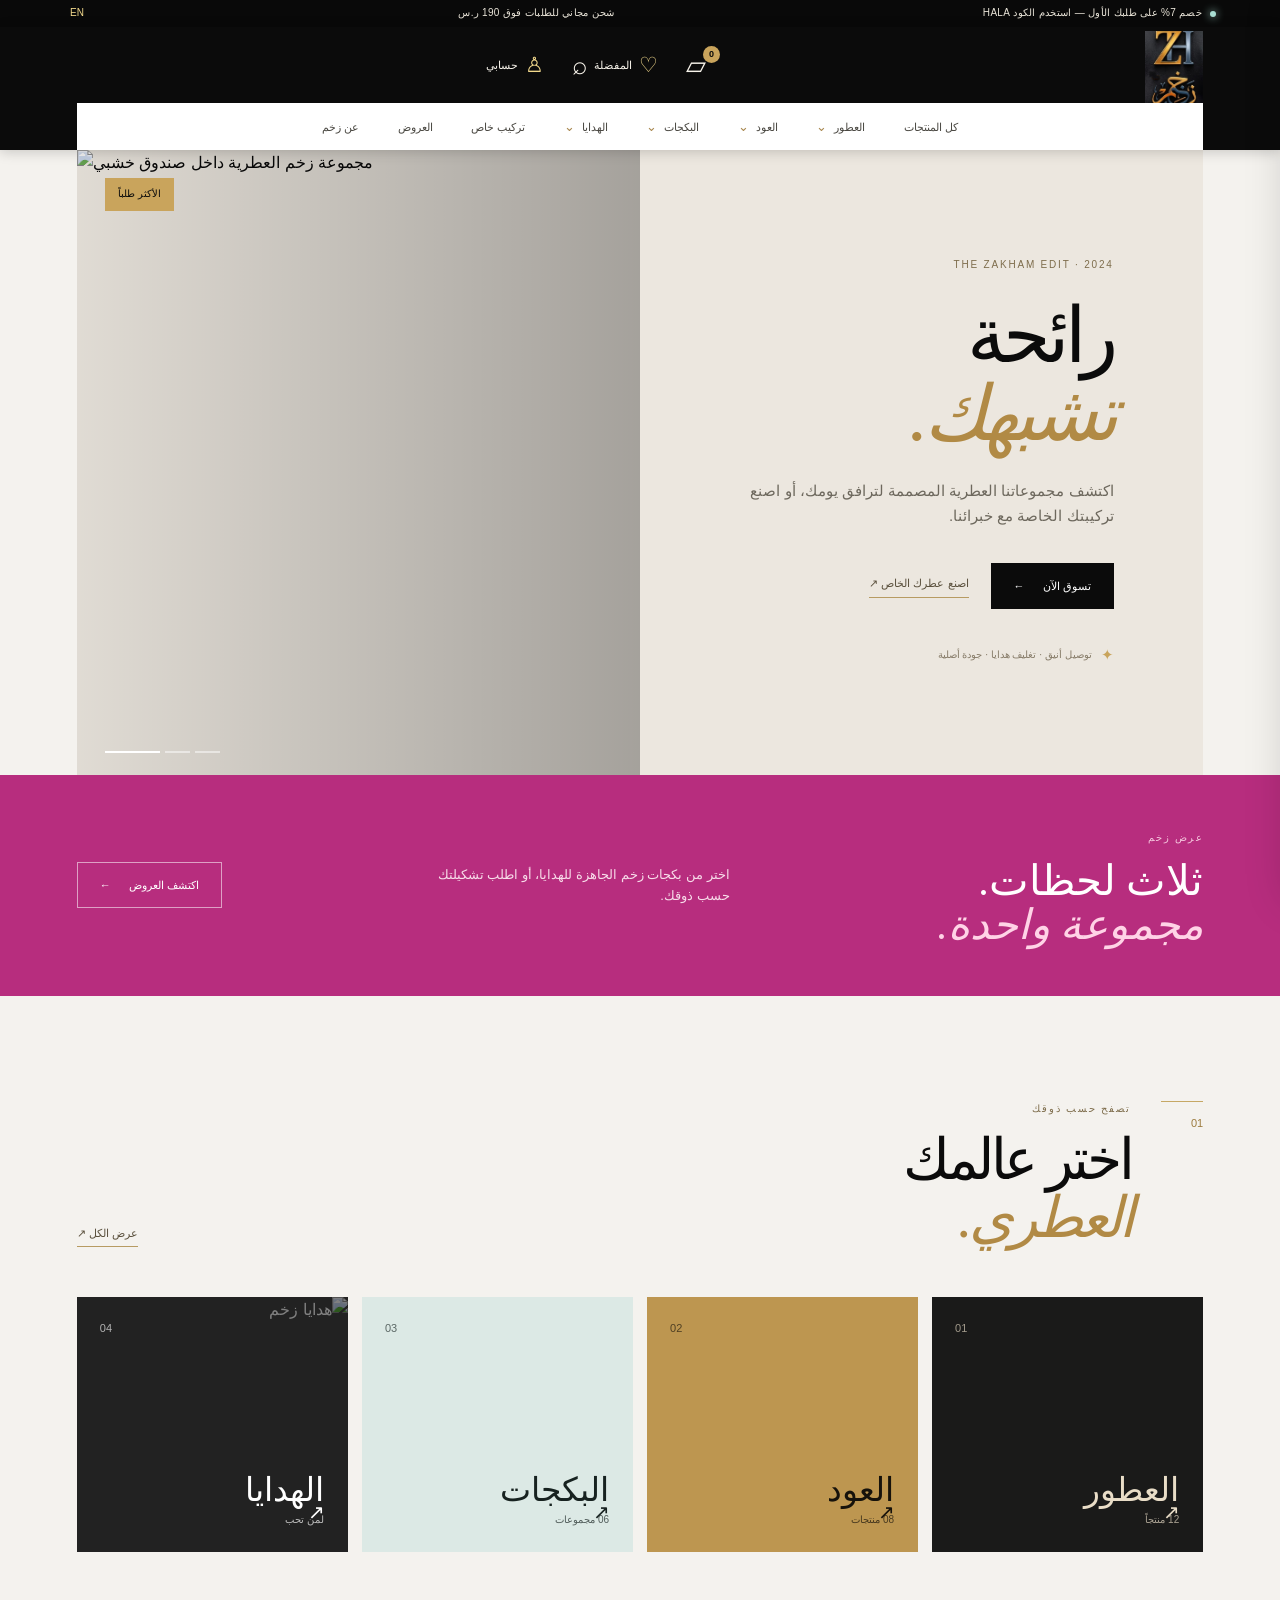
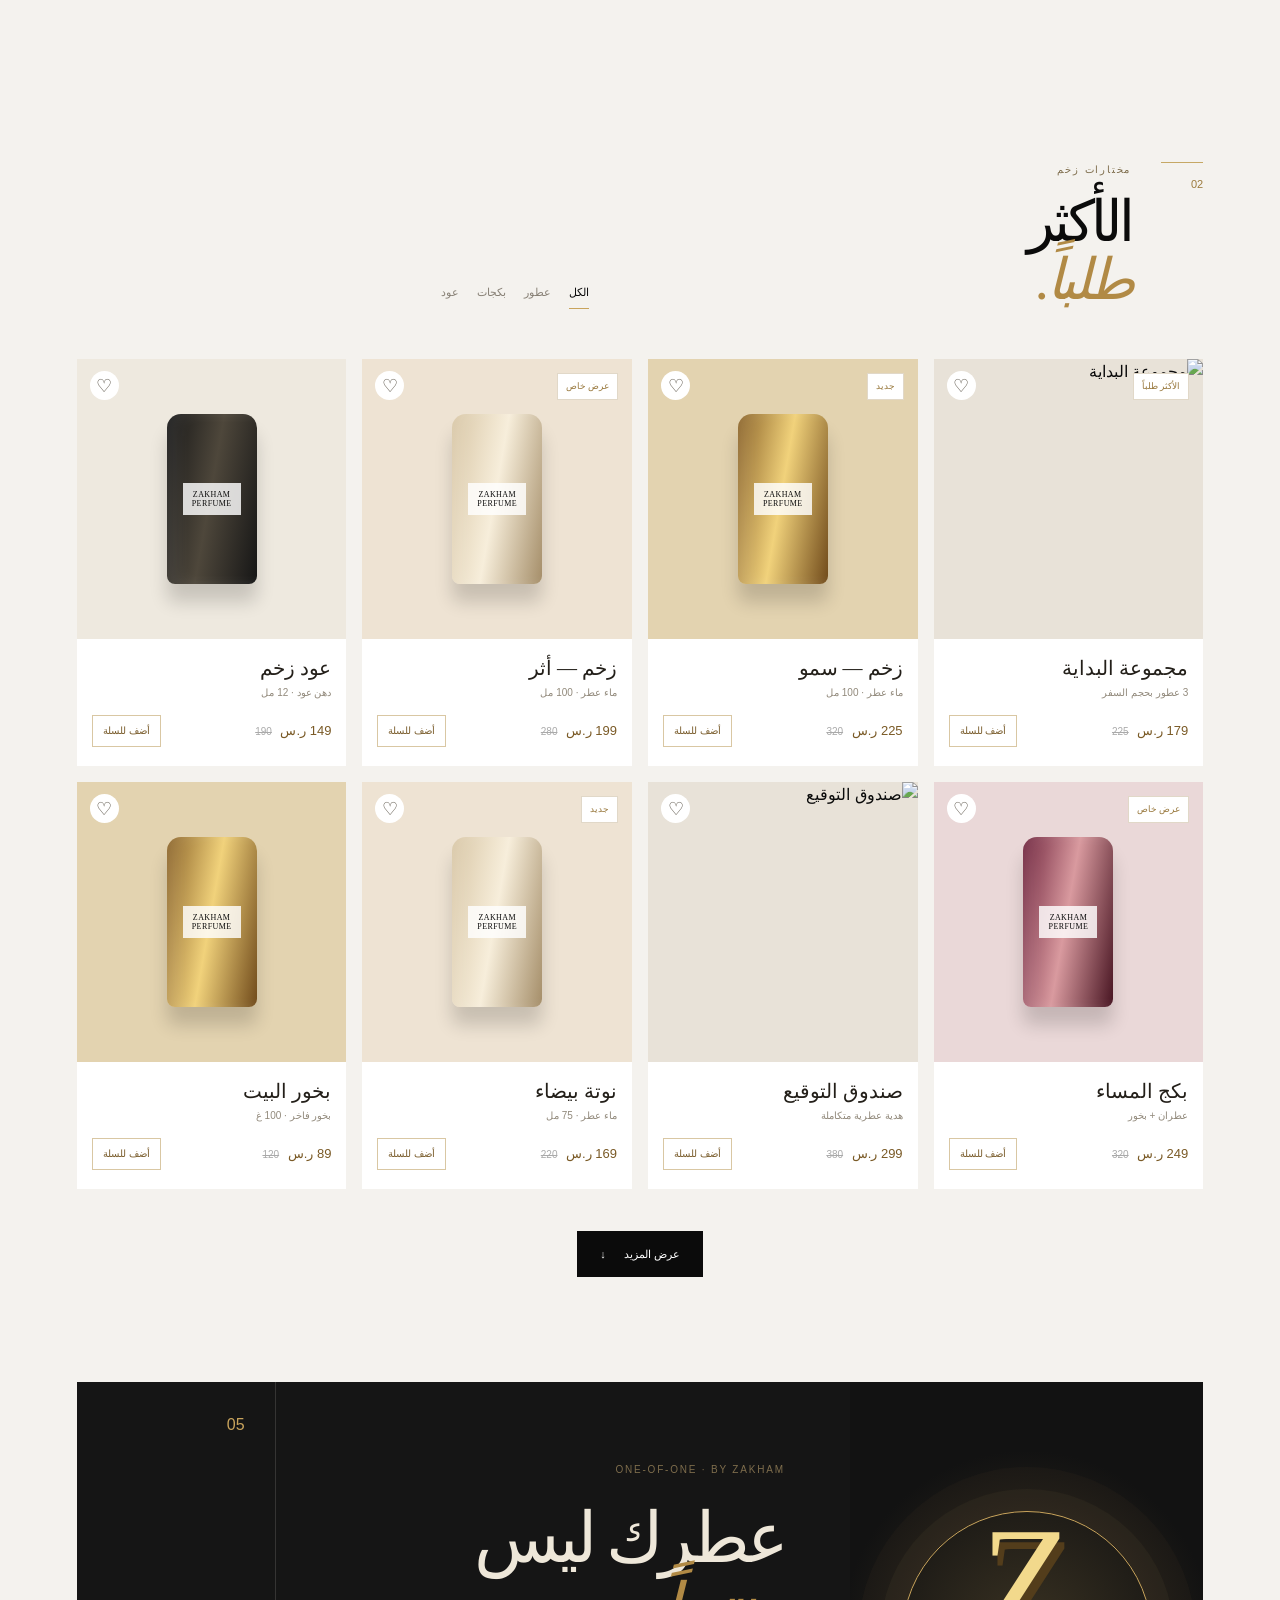
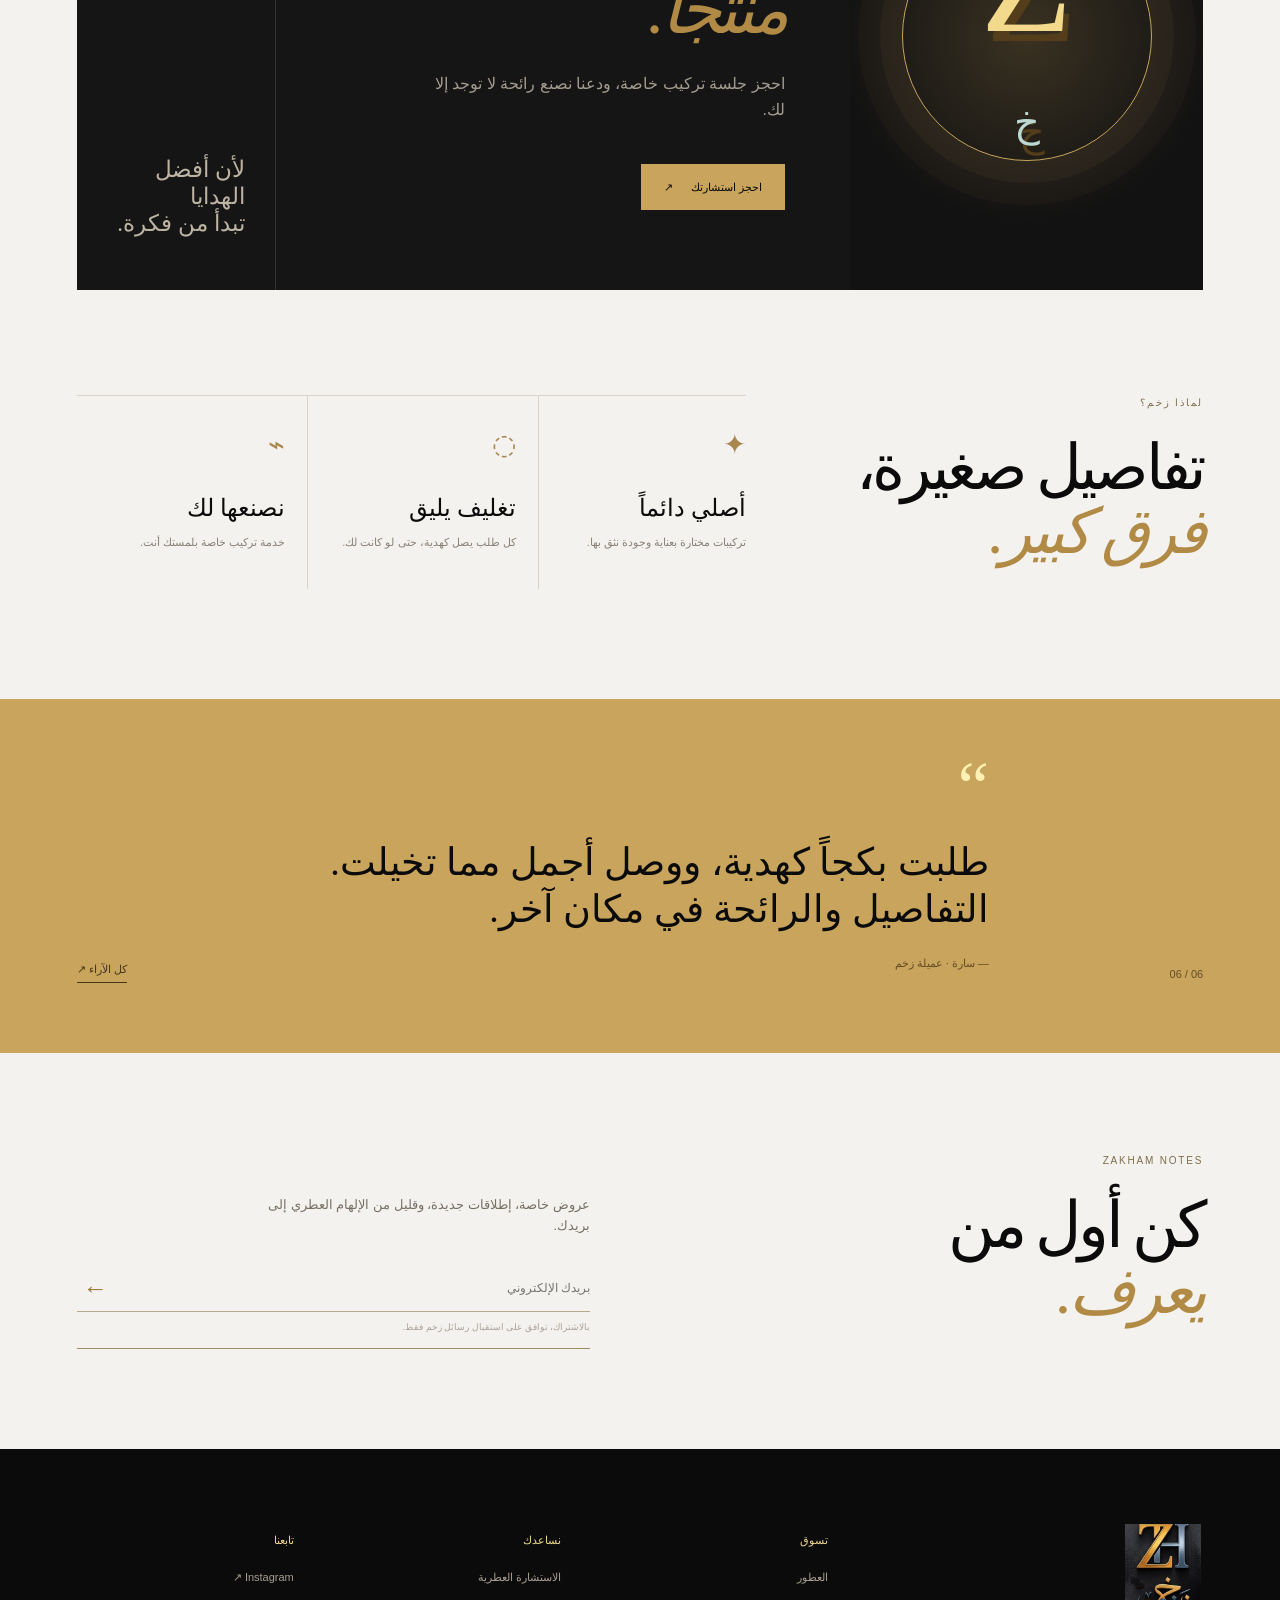
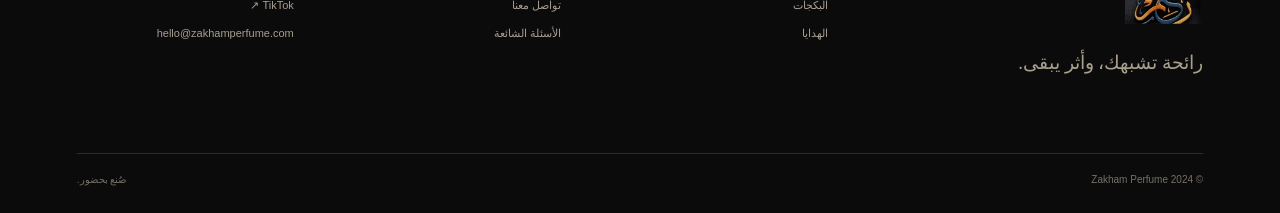
==== commit 3d3030bc: "Add Deraah-inspired category mega menu" ====
--- a/index.html
+++ b/index.html
@@ -9,7 +9,7 @@
   <div class="announcement"><div><span class="pulse"></span><span data-i18n="announcement.welcome">خصم 7% على طلبك الأول — استخدم الكود HALA</span></div><span data-i18n="announcement.shipping">شحن مجاني للطلبات فوق 190 ر.س</span><button data-lang-toggle>EN</button></div>
   <header class="store-header" id="top">
     <div class="header-main container"><div class="header-tools"><button class="icon-btn" data-search-open aria-label="بحث">⌕</button><a class="tool-link" href="#account"><span class="tool-icon">♙</span><span data-i18n="header.account">حسابي</span></a></div><a class="store-logo" href="#top"><img src="/logo.svg" alt="زخم برفيوم" /></a><div class="header-tools"><button class="icon-btn cart-trigger" data-cart-open aria-label="السلة"><span class="cart-icon">▱</span><b class="cart-count">0</b></button><a class="tool-link desktop-only" href="#wishlist"><span class="tool-icon">♡</span><span data-i18n="header.wishlist">المفضلة</span></a></div></div>
-    <nav class="category-nav container" aria-label="تصنيفات المتجر"><a href="#products" data-category="all" data-i18n="nav.all">كل المنتجات</a><a href="#products" data-category="perfumes" data-i18n="nav.perfumes">العطور</a><a href="#products" data-category="oud" data-i18n="nav.oud">العود</a><a href="#products" data-category="sets" data-i18n="nav.sets">البكجات</a><a href="#products" data-category="gifts" data-i18n="nav.gifts">الهدايا</a><a href="#services" data-i18n="nav.custom">تركيب خاص</a><a href="#offers" data-i18n="nav.offers">العروض</a><a href="#about" data-i18n="nav.about">عن زخم</a></nav>
+    <nav class="category-nav container" aria-label="تصنيفات المتجر"><a href="#products" data-category="all" data-i18n="nav.all">كل المنتجات</a><div class="nav-menu-group"><button class="nav-menu-trigger" type="button" data-menu="perfumes" aria-expanded="false" data-i18n="nav.perfumes">العطور <span>⌄</span></button><div class="mega-panel"><div class="mega-heading"><small>01</small><strong>العطور</strong><a href="#products" data-category="perfumes">عرض الكل ↗</a></div><div class="mega-links"><a href="#products" data-category="perfumes">عطور رجالية <small>08 منتجات</small></a><a href="#products" data-category="perfumes">عطور نسائية <small>06 منتجات</small></a><a href="#products" data-category="perfumes">العطور الخاصة <small>04 منتجات</small></a><a href="#products" data-category="perfumes">عطور السفر <small>03 منتجات</small></a></div><div class="mega-feature"><span>ZAKHAM<br>EDIT</span><b>رائحة تشبهك.</b></div></div></div><div class="nav-menu-group"><button class="nav-menu-trigger" type="button" data-menu="oud" aria-expanded="false" data-i18n="nav.oud">العود <span>⌄</span></button><div class="mega-panel"><div class="mega-heading"><small>02</small><strong>العود</strong><a href="#products" data-category="oud">عرض الكل ↗</a></div><div class="mega-links"><a href="#products" data-category="oud">دهن العود <small>05 منتجات</small></a><a href="#products" data-category="oud">عود فاخر <small>04 منتجات</small></a><a href="#products" data-category="oud">بخور المنزل <small>03 منتجات</small></a></div><div class="mega-feature mega-gold"><span>OUD<br>ATELIER</span><b>دفء يبقى.</b></div></div></div><div class="nav-menu-group"><button class="nav-menu-trigger" type="button" data-menu="sets" aria-expanded="false" data-i18n="nav.sets">البكجات <span>⌄</span></button><div class="mega-panel"><div class="mega-heading"><small>03</small><strong>البكجات</strong><a href="#products" data-category="sets">عرض الكل ↗</a></div><div class="mega-links"><a href="#products" data-category="sets">بكجات الهدايا <small>06 مجموعات</small></a><a href="#products" data-category="sets">مجموعات الموسم <small>04 مجموعات</small></a><a href="#products" data-category="sets">باقات المناسبات <small>03 مجموعات</small></a></div><div class="mega-feature mega-pearl"><span>THE<br>EDIT</span><b>اختر لحظتك.</b></div></div></div><div class="nav-menu-group"><button class="nav-menu-trigger" type="button" data-menu="gifts" aria-expanded="false" data-i18n="nav.gifts">الهدايا <span>⌄</span></button><div class="mega-panel"><div class="mega-heading"><small>04</small><strong>الهدايا</strong><a href="#products" data-category="gifts">عرض الكل ↗</a></div><div class="mega-links"><a href="#products" data-category="gifts">هدايا رجالية <small>04 اختيارات</small></a><a href="#products" data-category="gifts">هدايا نسائية <small>04 اختيارات</small></a><a href="#products" data-category="gifts">توزيعات الشركات <small>حسب الطلب</small></a></div><div class="mega-feature mega-rose"><span>GIFT<br>WITH Z</span><b>قدّم أثراً.</b></div></div></div><a href="#services" data-i18n="nav.custom">تركيب خاص</a><a href="#offers" data-i18n="nav.offers">العروض</a><a href="#about" data-i18n="nav.about">عن زخم</a></nav>
   </header>
 
   <main>
--- a/styles.css
+++ b/styles.css
@@ -1 +1,36 @@
 :root{--ink:#0b0b0b;--ink-2:#151515;--cream:#f5f0e5;--muted:#9d978c;--gold:#c9a45c;--gold-light:#f2d98c;--line:rgba(245,240,229,.14);--pink:#b72d7e;--pearl:#d9e9e5;--serif:Georgia,'Times New Roman',serif;--sans:Tahoma,Arial,sans-serif}*{box-sizing:border-box}html{scroll-behavior:smooth}body{margin:0;background:#f4f2ee;color:var(--ink);font-family:var(--sans);line-height:1.65}.container{width:min(1320px,88vw);margin-inline:auto}.announcement{min-height:31px;background:var(--ink);color:#e9e4d8;display:flex;justify-content:space-between;align-items:center;padding:0 5vw;font-size:10px;letter-spacing:.03em}.announcement>div{display:flex;gap:8px;align-items:center}.announcement button{border:0;background:none;color:var(--gold-light);font:inherit;cursor:pointer}.pulse{width:6px;height:6px;background:#a9ded3;border-radius:50%;box-shadow:0 0 9px #a9ded3}.store-header{position:sticky;top:0;z-index:30;background:rgba(255,255,255,.96);box-shadow:0 2px 15px rgba(0,0,0,.07);backdrop-filter:blur(14px)}.header-main{height:104px;display:grid;grid-template-columns:1fr 220px 1fr;align-items:center}.store-logo{justify-self:center;width:82px;height:96px;display:grid;place-items:center;transition:transform .25s ease}.store-logo:hover{transform:translateY(-2px)}.store-logo img{height:100%;width:auto;max-width:100%;object-fit:contain}.header-tools{display:flex;align-items:center;gap:22px}.header-tools:last-child{justify-content:flex-end}.icon-btn{border:0;background:none;cursor:pointer;font-size:26px;line-height:1;position:relative;color:var(--ink)}.tool-link{display:flex;gap:7px;align-items:center;text-decoration:none;color:var(--ink);font-size:11px}.tool-icon{font-size:21px;color:#75613e}.cart-count{position:absolute;top:-5px;right:-8px;background:var(--gold);color:var(--ink);border-radius:50%;min-width:17px;height:17px;font-size:9px;display:grid;place-items:center}.category-nav{height:45px;border-top:1px solid #ece9e3;display:flex;align-items:center;justify-content:center;gap:clamp(18px,3vw,44px);overflow:auto;white-space:nowrap}.category-nav a{color:#4a4842;text-decoration:none;font-size:11px;position:relative;padding:13px 0}.category-nav a:after{content:"";position:absolute;bottom:4px;right:0;width:0;height:2px;background:var(--gold);transition:.2s}.category-nav a:hover:after,.category-nav a.active:after{width:100%}.store-hero{min-height:625px;background:#ece7df;display:grid;grid-template-columns:1fr 1fr;direction:ltr}.hero-image{position:relative;min-height:625px;overflow:hidden}.hero-image img{width:100%;height:100%;object-fit:cover;filter:saturate(.7) contrast(1.02)}.hero-image:after{content:"";position:absolute;inset:0;background:linear-gradient(90deg,rgba(0,0,0,.05),rgba(0,0,0,.3))}.hero-badge{position:absolute;z-index:2;top:28px;left:28px;background:var(--gold);padding:8px 13px;font-size:10px}.hero-progress{position:absolute;z-index:3;bottom:22px;left:28px;display:flex;gap:5px}.hero-progress span{display:block;width:25px;height:2px;background:rgba(255,255,255,.5)}.hero-progress span.active{background:#fff;width:55px}.hero-copy{direction:rtl;padding:100px clamp(35px,7vw,110px);display:flex;flex-direction:column;justify-content:center}.overline{font-size:10px;letter-spacing:.18em;color:#7e6d4c;margin:0 0 24px;text-transform:uppercase}.hero-copy h1,.section-title h2,.service-content h2,.trust-copy h2,.newsletter h2{font:400 clamp(57px,6vw,92px)/1.02 var(--serif);letter-spacing:-.06em;margin:0 0 25px}.hero-copy h1 em,.section-title h2 em,.service-content h2 em,.trust-copy h2 em,.newsletter h2 em{color:#b18a45;font-style:italic}.hero-copy>p:not(.overline){font-size:15px;color:#6d685d;max-width:410px;margin:0}.hero-actions{display:flex;align-items:center;gap:22px;margin-top:34px}.btn{border:1px solid transparent;padding:13px 22px;display:inline-flex;justify-content:center;align-items:center;gap:18px;text-decoration:none;font:inherit;font-size:11px;cursor:pointer;transition:.25s ease}.btn-dark{background:var(--ink);color:#fff}.btn-dark:hover{background:#312b20;transform:translateY(-2px)}.btn-gold{background:var(--gold);color:var(--ink)}.btn-gold:hover{background:var(--gold-light)}.btn-outline-light{color:#fff;border-color:rgba(255,255,255,.55)}.btn-outline-light:hover{background:#fff;color:var(--pink)}.plain-link{color:#5b513e;text-decoration:none;border-bottom:1px solid #b79b62;font-size:11px;padding-bottom:4px}.hero-note{font-size:10px;color:#877c69;margin-top:34px;display:flex;gap:9px;align-items:center}.hero-note span:first-child{color:var(--gold);font-size:15px}.promo-strip{background:var(--pink);color:#fff;margin:0;padding:48px 0}.promo-inner{display:flex;align-items:center;justify-content:space-between;gap:25px}.promo-tag{font-size:10px;letter-spacing:.15em;color:#f5c7de}.promo-strip h2{font:400 42px/1.05 var(--serif);margin:10px 0 0}.promo-strip h2 em{color:#ffd3e6;font-style:italic}.promo-strip p{font-size:13px;max-width:300px;color:#f7dce9}.category-section,.products-section{padding:105px 0}.section-title{display:flex;justify-content:space-between;align-items:flex-end;gap:30px;margin-bottom:50px}.section-index{font-size:11px;color:#9c7b3e;align-self:flex-start;border-top:1px solid #c6a865;padding-top:12px;min-width:42px}.section-title>div{flex:1}.section-title h2{font-size:57px;color:var(--ink);margin:0}.section-title .overline{margin-bottom:14px}.category-grid{display:grid;grid-template-columns:repeat(4,1fr);gap:14px}.category-card{min-height:255px;padding:24px;position:relative;overflow:hidden;text-decoration:none;display:flex;flex-direction:column;justify-content:flex-end}.category-card span{position:absolute;top:22px;left:23px;font-size:11px;opacity:.65}.category-card strong{font:33px var(--serif);font-weight:400}.category-card small{font-size:10px;opacity:.7;margin-top:3px}.category-card b{position:absolute;bottom:23px;right:23px;font-size:20px;font-weight:400}.category-dark{background:#1a1a19;color:#e9ddc7}.category-gold{background:#bd9650;color:#16120b}.category-pearl{background:#dce9e5;color:#172220}.category-photo{color:#fff;background:#222}.category-photo img{position:absolute;inset:0;width:100%;height:100%;object-fit:cover;filter:brightness(.5);transition:.5s}.category-photo:hover img{transform:scale(1.06)}.category-photo>*:not(img){z-index:1}.filter-tabs{display:flex;gap:18px;align-items:center}.filter-tabs button{border:0;background:none;color:#888176;font:inherit;font-size:11px;padding:7px 0;cursor:pointer;border-bottom:1px solid transparent}.filter-tabs button.active,.filter-tabs button:hover{color:var(--ink);border-color:var(--gold)}.product-grid{display:grid;grid-template-columns:repeat(4,1fr);gap:16px}.product-card{background:#fff;min-width:0;position:relative;transition:transform .25s,box-shadow .25s}.product-card:hover{transform:translateY(-5px);box-shadow:0 16px 28px rgba(25,20,10,.1)}.product-media{height:280px;background:#eee9df;position:relative;overflow:hidden;display:grid;place-items:center}.product-media.photo{background:#e8e2d8}.product-media.photo img{width:100%;height:100%;object-fit:cover;filter:saturate(.75)}.product-media:not(.photo):before{content:"";position:absolute;width:90px;height:170px;border-radius:14px 14px 8px 8px;background:linear-gradient(100deg,#171717,#4e473b 48%,#161616);box-shadow:inset 12px 0 13px rgba(255,255,255,.08),0 18px 18px rgba(0,0,0,.16)}.product-media.cream{background:#eee3d3}.product-media.cream:before{background:linear-gradient(100deg,#d8c6a5,#f7eedb 48%,#a58e69)}.product-media.gold{background:#e3d3b0}.product-media.gold:before{background:linear-gradient(100deg,#8a6228,#f1d27b 48%,#714b1b)}.product-media.rose{background:#ead8d8}.product-media.rose:before{background:linear-gradient(100deg,#6f243d,#d99a9f 48%,#481522)}.product-label{position:absolute;bottom:50%;transform:translateY(50%);z-index:1;background:rgba(255,255,255,.82);padding:7px 4px;width:58px;text-align:center;font:8px Georgia;letter-spacing:.05em}.product-badge{position:absolute;top:14px;right:14px;background:#fff;border:1px solid #e1d8c8;padding:5px 8px;font-size:9px;color:#99793e;z-index:2}.wish-btn{position:absolute;top:12px;left:13px;border:0;background:#fff;border-radius:50%;width:29px;height:29px;cursor:pointer;font-size:18px;z-index:3;color:#564f43}.product-info{padding:17px 15px 19px}.product-info h3{font:20px var(--serif);font-weight:400;margin:0 0 5px;color:#231f19}.product-info p{color:#928a7c;font-size:10px;margin:0 0 13px}.price-row{display:flex;align-items:center;justify-content:space-between}.price{font-size:13px;color:#7a5a26}.old-price{text-decoration:line-through;color:#aaa;font-size:10px;margin-right:5px}.add-btn{border:1px solid #d9c7a3;background:#fff;color:#7b5e2e;padding:7px 10px;font:inherit;font-size:10px;cursor:pointer}.add-btn:hover{background:var(--gold);color:var(--ink)}.center-action{text-align:center;margin-top:42px}.service-banner{background:#151515;color:#eee7d9;display:grid;grid-template-columns:.8fr 1.3fr .45fr;min-height:450px;margin-bottom:105px}.service-art{position:relative;overflow:hidden;background:radial-gradient(circle at center,#3a3222,#121212 60%);display:grid;place-items:center}.art-ring{width:250px;height:250px;border-radius:50%;border:1px solid var(--gold);box-shadow:0 0 0 22px rgba(200,164,95,.05),0 0 0 44px rgba(200,164,95,.03)}.art-monogram{position:absolute;text-align:center;font:150px/.7 var(--serif);color:var(--gold-light);text-shadow:5px 10px 0 #533d1b}.art-monogram small{font:40px var(--sans);color:#bbd8d1}.service-content{padding:80px 65px}.service-content h2{font-size:70px;color:#eee7d9}.service-content p:not(.overline){color:#a29b8e;max-width:360px}.service-content .btn{margin-top:25px}.service-side{border-right:1px solid var(--line);padding:30px;display:flex;flex-direction:column;justify-content:space-between}.service-side span{color:var(--gold)}.service-side p{font:23px var(--serif);color:#bcb3a2}.trust-section{display:grid;grid-template-columns:.8fr 1.5fr;gap:100px;padding-bottom:110px}.trust-copy h2{font-size:63px}.trust-items{border-top:1px solid #d8d2c8;display:grid;grid-template-columns:repeat(3,1fr);gap:22px}.trust-items>div{padding-top:26px;border-left:1px solid #d8d2c8;padding-left:22px}.trust-items>div:last-child{border-left:0}.trust-items span{font-size:28px;color:#a8874e}.trust-items h3{font:24px var(--serif);font-weight:400;margin:25px 0 7px}.trust-items p{font-size:11px;color:#898277}.reviews-section{background:var(--gold);padding:70px 0}.review-layout{display:grid;grid-template-columns:.25fr 1fr .25fr;align-items:end;gap:40px}.review-number{font-size:11px;color:#644d23}.quote-mark{font:70px var(--serif);color:#fff0b3;line-height:.5}.review-layout blockquote{font:38px/1.25 var(--serif);max-width:740px;margin:20px 0}.review-author{font-size:11px;color:#644d23}.review-layout>.plain-link{justify-self:end;color:#463618;border-color:#463618}.newsletter{padding:100px 0;display:grid;grid-template-columns:1fr 1fr;gap:100px;align-items:end}.newsletter h2{font-size:64px}.newsletter>div:last-child{border-bottom:1px solid #9d8b68;padding-bottom:10px}.newsletter>div:last-child>p{color:#777165;font-size:13px;max-width:340px}.newsletter form{display:flex;border-bottom:1px solid #b7a98f;margin-top:30px}.newsletter input{flex:1;border:0;background:transparent;padding:12px 0;font:inherit;font-size:12px;outline:0}.newsletter form button{border:0;background:none;color:#9a7944;font-size:25px;cursor:pointer}.newsletter small{font-size:9px;color:#aaa196}.store-footer{background:var(--ink);color:#e4dccd;padding:75px 0 24px}.footer-grid{display:grid;grid-template-columns:1.5fr repeat(3,1fr);gap:50px}.footer-brand img{width:80px;height:100px;object-fit:contain}.footer-brand p{font:19px var(--serif);color:#a99f8d}.footer-grid h4{font-size:11px;color:var(--gold-light);font-weight:400;margin:7px 0 19px}.footer-grid a{display:block;color:#a79e90;text-decoration:none;font-size:11px;margin:10px 0}.footer-grid a:hover{color:var(--gold-light)}.footer-bottom{border-top:1px solid var(--line);margin-top:60px;padding-top:18px;display:flex;justify-content:space-between;color:#777168;font-size:10px}.cart-drawer{position:fixed;z-index:60;top:0;right:0;height:100vh;width:min(430px,92vw);background:#fff;transform:translateX(105%);transition:transform .35s ease;display:flex;flex-direction:column;box-shadow:-15px 0 40px rgba(0,0,0,.18)}.cart-drawer.open{transform:none}.drawer-overlay{position:fixed;inset:0;background:rgba(0,0,0,.44);z-index:50;opacity:0;pointer-events:none;transition:.3s}.drawer-overlay.open{opacity:1;pointer-events:auto}.drawer-head{display:flex;align-items:center;justify-content:space-between;padding:27px 25px;border-bottom:1px solid #e9e4dc}.drawer-head h2{font:28px var(--serif);margin:0}.drawer-head button,.search-inner>button{border:0;background:none;font-size:27px;cursor:pointer;color:#6b6256}.cart-items{padding:20px 25px;flex:1;overflow:auto}.empty-cart{text-align:center;padding:90px 0;color:#aaa19a}.empty-cart span{font-size:45px;color:#c2a26c}.empty-cart p{font:23px var(--serif);color:#514a40}.empty-cart a{color:#95723c;font-size:11px}.cart-item{display:grid;grid-template-columns:58px 1fr auto;gap:12px;align-items:center;margin-bottom:20px}.cart-item-thumb{width:58px;height:66px;background:#e8dfd0;display:grid;place-items:center;color:#80643c;font:14px Georgia}.cart-item h4{font:16px var(--serif);font-weight:400;margin:0}.cart-item small{color:#999;font-size:10px}.cart-item button{border:0;background:none;color:#a76f58;cursor:pointer}.cart-summary{border-top:1px solid #e9e4dc;padding:23px 25px}.cart-summary>div{display:flex;justify-content:space-between;margin-bottom:20px;font-size:12px}.cart-summary strong{font-size:15px;color:#8b692e}.cart-summary .btn{width:100%}.cart-summary small{display:block;text-align:center;color:#aaa;margin-top:12px;font-size:9px}.search-modal{position:fixed;inset:0;background:rgba(10,10,10,.86);z-index:70;opacity:0;visibility:hidden;transition:.25s}.search-modal.open{opacity:1;visibility:visible}.search-inner{width:min(720px,88vw);margin:17vh auto;color:#fff;position:relative}.search-inner>button{position:absolute;left:0;top:-10px;color:#fff}.search-inner .overline{color:var(--gold-light)}.search-inner input{width:100%;border:0;border-bottom:1px solid rgba(255,255,255,.45);background:transparent;padding:18px 0;color:#fff;font:30px var(--serif);outline:0}.search-result{display:flex;justify-content:space-between;padding:15px 0;border-bottom:1px solid rgba(255,255,255,.13);color:#ddd;font-size:13px}.toast{position:fixed;z-index:100;bottom:25px;left:50%;transform:translateX(-50%);background:#fff;color:#1a1712;padding:13px 20px;box-shadow:0 10px 25px rgba(0,0,0,.2);font-size:11px}.toast[hidden]{display:none}@media(max-width:900px){.container{width:90vw}.header-main{height:92px;grid-template-columns:1fr 110px 1fr}.store-logo{width:65px;height:82px}.desktop-only{display:none}.category-nav{justify-content:flex-start;gap:25px}.store-hero{grid-template-columns:1fr;display:flex;flex-direction:column-reverse}.hero-image{min-height:430px}.hero-copy{padding:70px 8vw}.promo-inner{flex-wrap:wrap}.category-grid{grid-template-columns:repeat(2,1fr)}.product-grid{grid-template-columns:repeat(2,1fr)}.service-banner{grid-template-columns:1fr;}.service-art{min-height:260px}.service-side{display:none}.service-content{padding:60px 8vw}.trust-section,.newsletter{grid-template-columns:1fr;gap:40px}.review-layout{grid-template-columns:1fr;gap:12px}.review-layout>.plain-link{justify-self:start}.footer-grid{grid-template-columns:1.5fr 1fr 1fr}.footer-grid>div:last-child{grid-column:2}.newsletter{padding:75px 0}}@media(max-width:560px){.announcement{font-size:9px;padding:0 4vw;gap:10px}.announcement>span{display:none}.header-main{grid-template-columns:1fr 75px 1fr}.header-tools{gap:12px}.tool-link{font-size:0}.tool-icon{font-size:22px}.store-logo{width:55px;height:76px}.category-nav{height:42px}.category-nav a{font-size:10px}.hero-image{min-height:350px}.hero-copy{padding:57px 7vw}.hero-copy h1{font-size:65px}.hero-actions{gap:12px;flex-wrap:wrap}.promo-inner{display:block}.promo-inner .btn{margin-top:20px}.category-section,.products-section{padding:75px 0}.section-title{align-items:flex-start;flex-wrap:wrap}.section-title h2{font-size:48px}.section-title .plain-link{margin-right:auto}.category-grid{gap:8px}.category-card{min-height:180px;padding:17px}.category-card strong{font-size:25px}.category-card span{top:14px;left:15px}.category-card b{bottom:15px;right:15px}.filter-tabs{width:100%;justify-content:space-between}.product-grid{gap:9px}.product-media{height:205px}.product-info{padding:12px 9px}.product-info h3{font-size:17px}.price-row{display:block}.add-btn{margin-top:9px;width:100%}.service-content h2{font-size:55px}.service-art{min-height:220px}.trust-items{grid-template-columns:1fr;gap:0}.trust-items>div{border-left:0;border-bottom:1px solid #d8d2c8;padding:20px 0}.trust-items>div:last-child{border-bottom:0}.review-layout blockquote{font-size:28px}.footer-grid{grid-template-columns:1fr 1fr;gap:30px}.footer-brand{grid-column:1/-1}.footer-grid>div:last-child{grid-column:auto}.footer-bottom{flex-direction:column;gap:9px}.newsletter h2{font-size:55px}}
+
+/* Deraah-inspired storefront header layout: dark utility/header row + light category row */
+.announcement{min-height:27px;background:#090909}
+.store-header{background:#0b0b0b;color:#fff;box-shadow:0 2px 12px rgba(0,0,0,.18)}
+.header-main{height:76px;grid-template-columns:1fr 1fr 92px;grid-template-areas:'tools-left tools-right brand';padding-inline:0}
+.header-main>.header-tools:first-child{grid-area:tools-left;justify-content:flex-start}
+.header-main>.store-logo{grid-area:brand;justify-self:end;width:58px;height:68px;margin-inline-end:0}
+.header-main>.header-tools:last-child{grid-area:tools-right;justify-content:flex-end}
+.store-header .icon-btn,.store-header .tool-link{color:#f8f4eb}
+.store-header .tool-icon{color:var(--gold-light)}
+.store-header .cart-count{background:var(--gold);color:var(--ink)}
+.category-nav{height:47px;background:#fff;border-top:1px solid rgba(255,255,255,.12);color:var(--ink)}
+.category-nav a{color:#4a4842}
+@media(max-width:900px){.header-main{height:70px;grid-template-columns:1fr 1fr 72px}.header-main>.store-logo{width:52px;height:62px}.category-nav{height:43px}}
+@media(max-width:560px){.announcement{min-height:25px}.header-main{height:67px;grid-template-columns:1fr 1fr 64px}.header-main>.store-logo{width:46px;height:57px}.category-nav{height:41px}}
+/* Keep the physical storefront order LTR while preserving Arabic text direction inside tools. */
+.header-main{direction:ltr}
+.header-main>.header-tools{direction:rtl}
+.category-nav{direction:rtl}
+
+/* Category mega menu inspired by the reference storefront */
+.category-nav{position:relative;overflow:visible;z-index:20}
+.nav-menu-group{position:relative;height:100%;display:flex;align-items:center}
+.nav-menu-trigger{border:0;background:none;color:#4a4842;font:inherit;font-size:11px;cursor:pointer;padding:13px 0;white-space:nowrap}
+.nav-menu-trigger span{color:#a8874e;font-size:13px;margin-right:4px;transition:transform .2s;display:inline-block}
+.nav-menu-group.open .nav-menu-trigger,.nav-menu-trigger:hover{color:#80612a}
+.nav-menu-group.open .nav-menu-trigger span{transform:rotate(180deg)}
+.mega-panel{position:absolute;top:47px;right:50%;transform:translateX(50%) translateY(8px);width:min(720px,78vw);background:#fff;color:var(--ink);padding:23px;display:grid;grid-template-columns:1fr 1.35fr 155px;gap:25px;box-shadow:0 18px 40px rgba(18,15,8,.18);border-top:2px solid var(--gold);opacity:0;visibility:hidden;pointer-events:none;transition:opacity .2s,transform .2s}
+.nav-menu-group:hover .mega-panel,.nav-menu-group.open .mega-panel{opacity:1;visibility:visible;pointer-events:auto;transform:translateX(50%) translateY(0)}
+.mega-heading{display:flex;flex-direction:column;align-items:flex-start;border-left:1px solid #e4dfd6;padding-left:18px}
+.mega-heading small{color:#aa8749;font-size:10px;margin-bottom:16px}.mega-heading strong{font:32px var(--serif);font-weight:400}.mega-heading a{color:#8b6c35;text-decoration:none;font-size:10px;margin-top:auto;border-bottom:1px solid #d8bd87;padding-bottom:3px}
+.mega-links{display:grid;grid-template-columns:1fr 1fr;align-content:center;gap:10px 25px}.mega-links a{color:#38342e;text-decoration:none;font-size:11px;padding:6px 0;border-bottom:1px solid #eeeae3;display:flex;justify-content:space-between;gap:10px}.mega-links a:hover{color:#9a7132}.mega-links small{color:#aaa197;font-size:9px;white-space:nowrap}
+.mega-feature{background:#1a1a19;color:#e9ddc7;min-height:145px;padding:15px;display:flex;flex-direction:column;justify-content:space-between}.mega-feature span{font:11px/1.1 var(--serif);letter-spacing:.14em;color:var(--gold-light)}.mega-feature b{font:19px var(--serif);font-weight:400}.mega-gold{background:#b8914a;color:#181208}.mega-gold span{color:#3a2911}.mega-pearl{background:#dce9e5;color:#172220}.mega-pearl span{color:#56706a}.mega-rose{background:#ead8d8;color:#4a202d}.mega-rose span{color:#9b4b64}
+@media(max-width:900px){.category-nav{overflow-x:auto;overflow-y:visible;justify-content:flex-start}.mega-panel{position:fixed;top:140px;right:12px;transform:translateY(8px);width:calc(100vw - 24px);grid-template-columns:1fr 1.3fr 120px;max-height:360px}.nav-menu-group:hover .mega-panel{opacity:0;visibility:hidden;pointer-events:none;transform:translateY(8px)}.nav-menu-group.open .mega-panel{opacity:1;visibility:visible;pointer-events:auto;transform:translateY(0)}}
+@media(max-width:560px){.mega-panel{top:133px;padding:16px;grid-template-columns:1fr 1fr;gap:15px;max-height:330px}.mega-feature{display:none}.mega-heading strong{font-size:26px}.mega-links{grid-template-columns:1fr;gap:4px}.mega-links a{font-size:10px}.mega-heading a{margin-top:18px}}
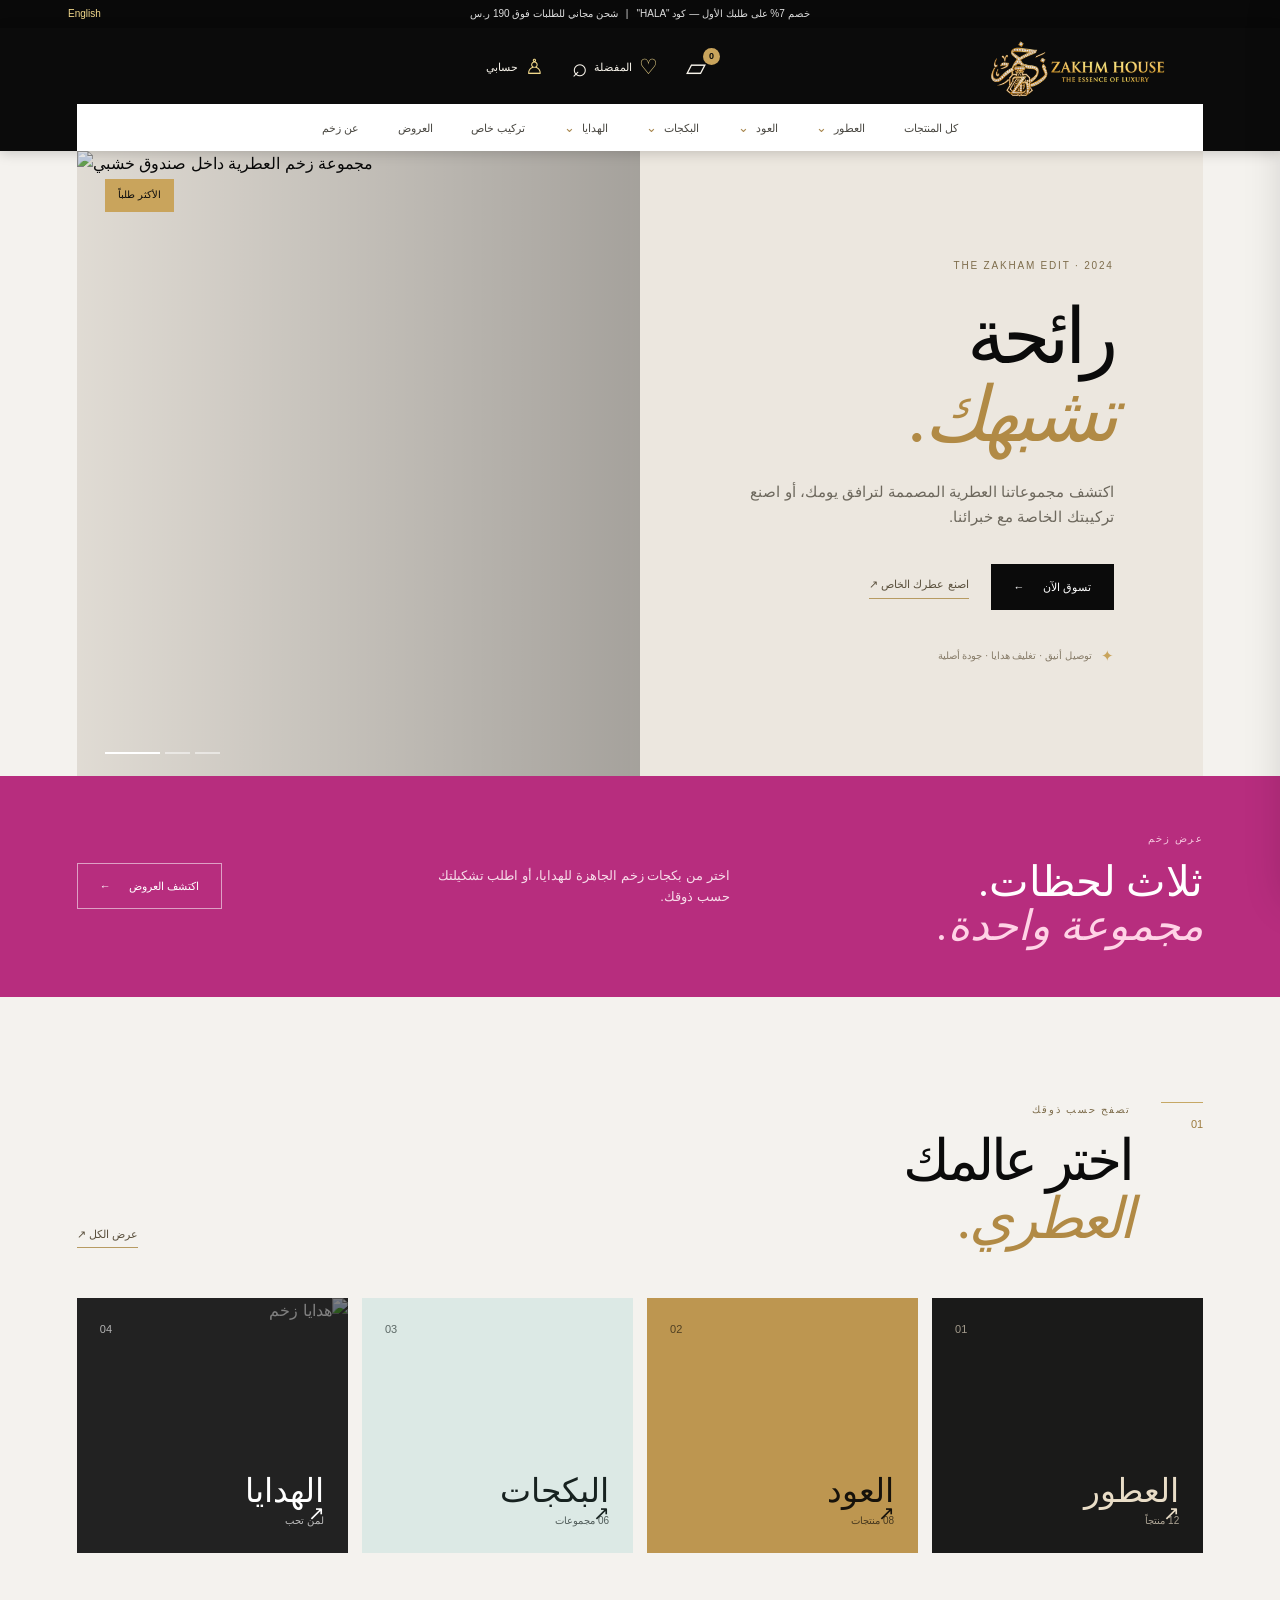
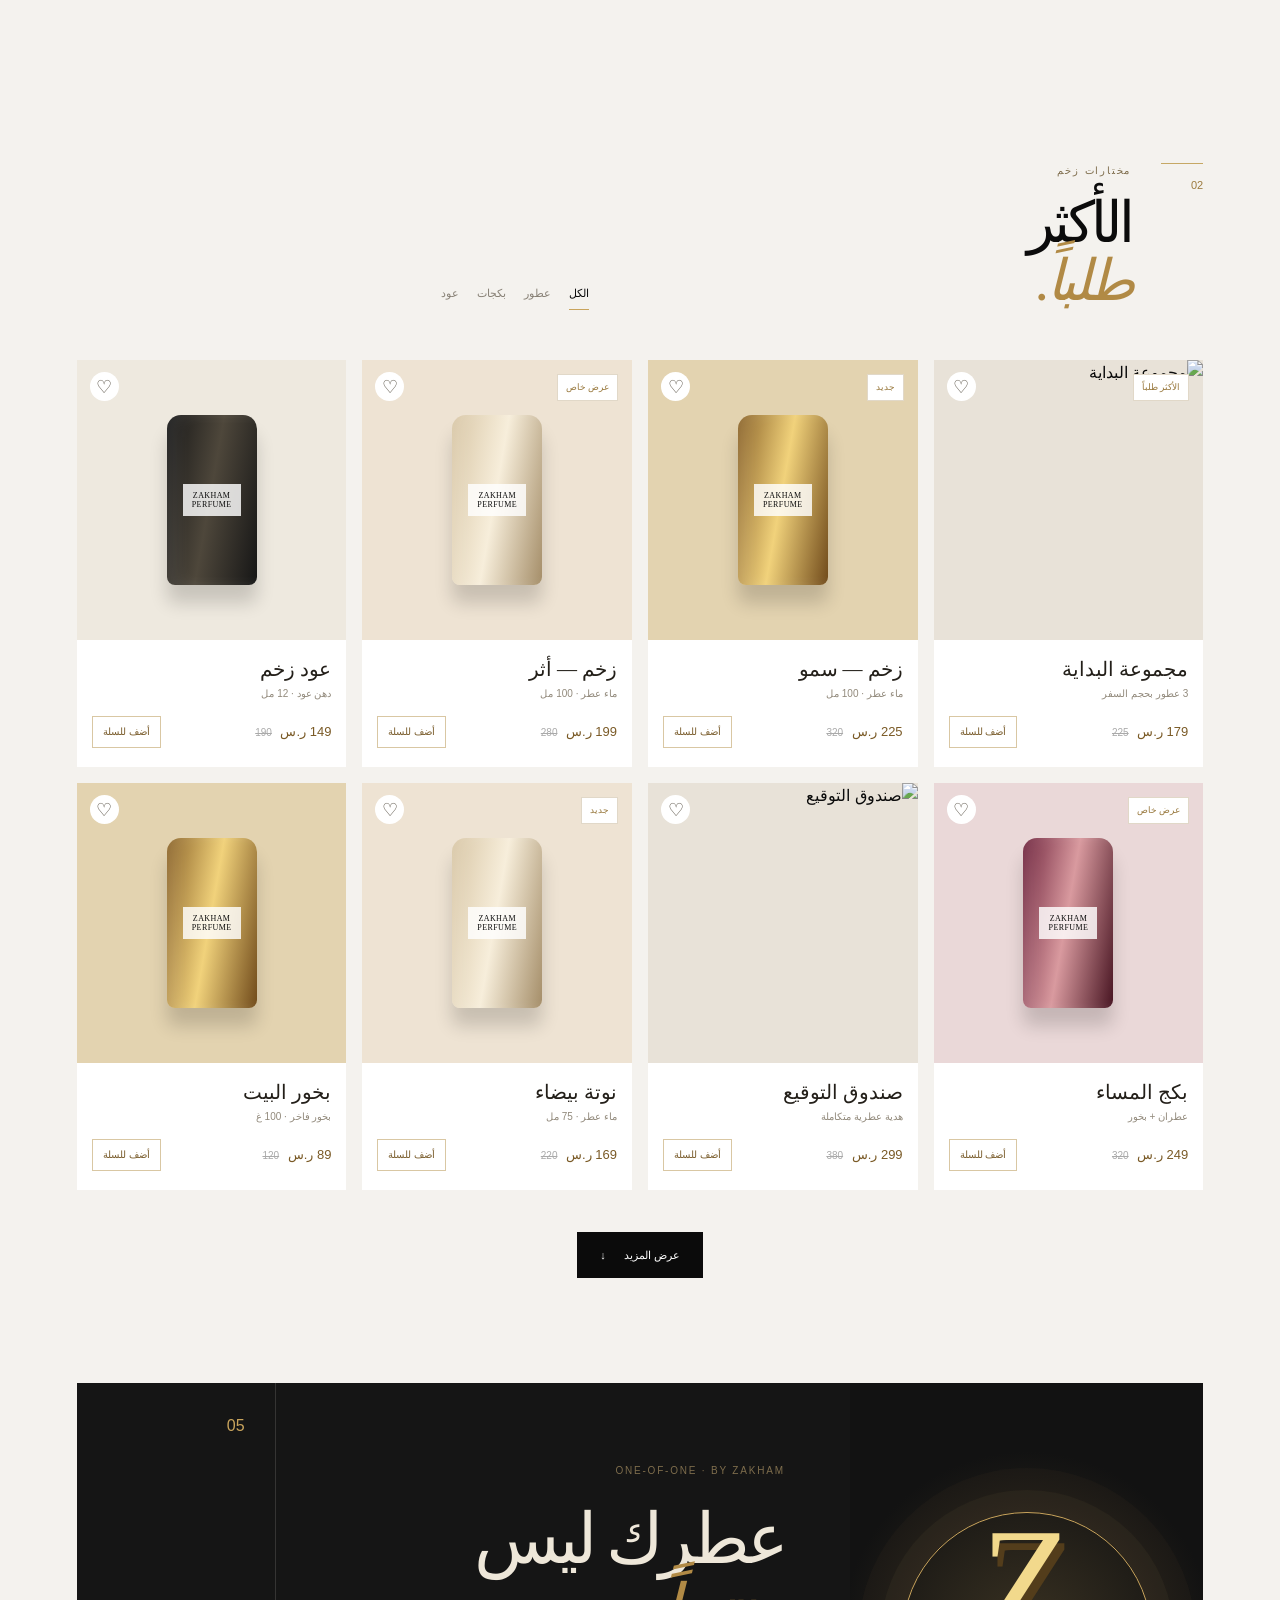
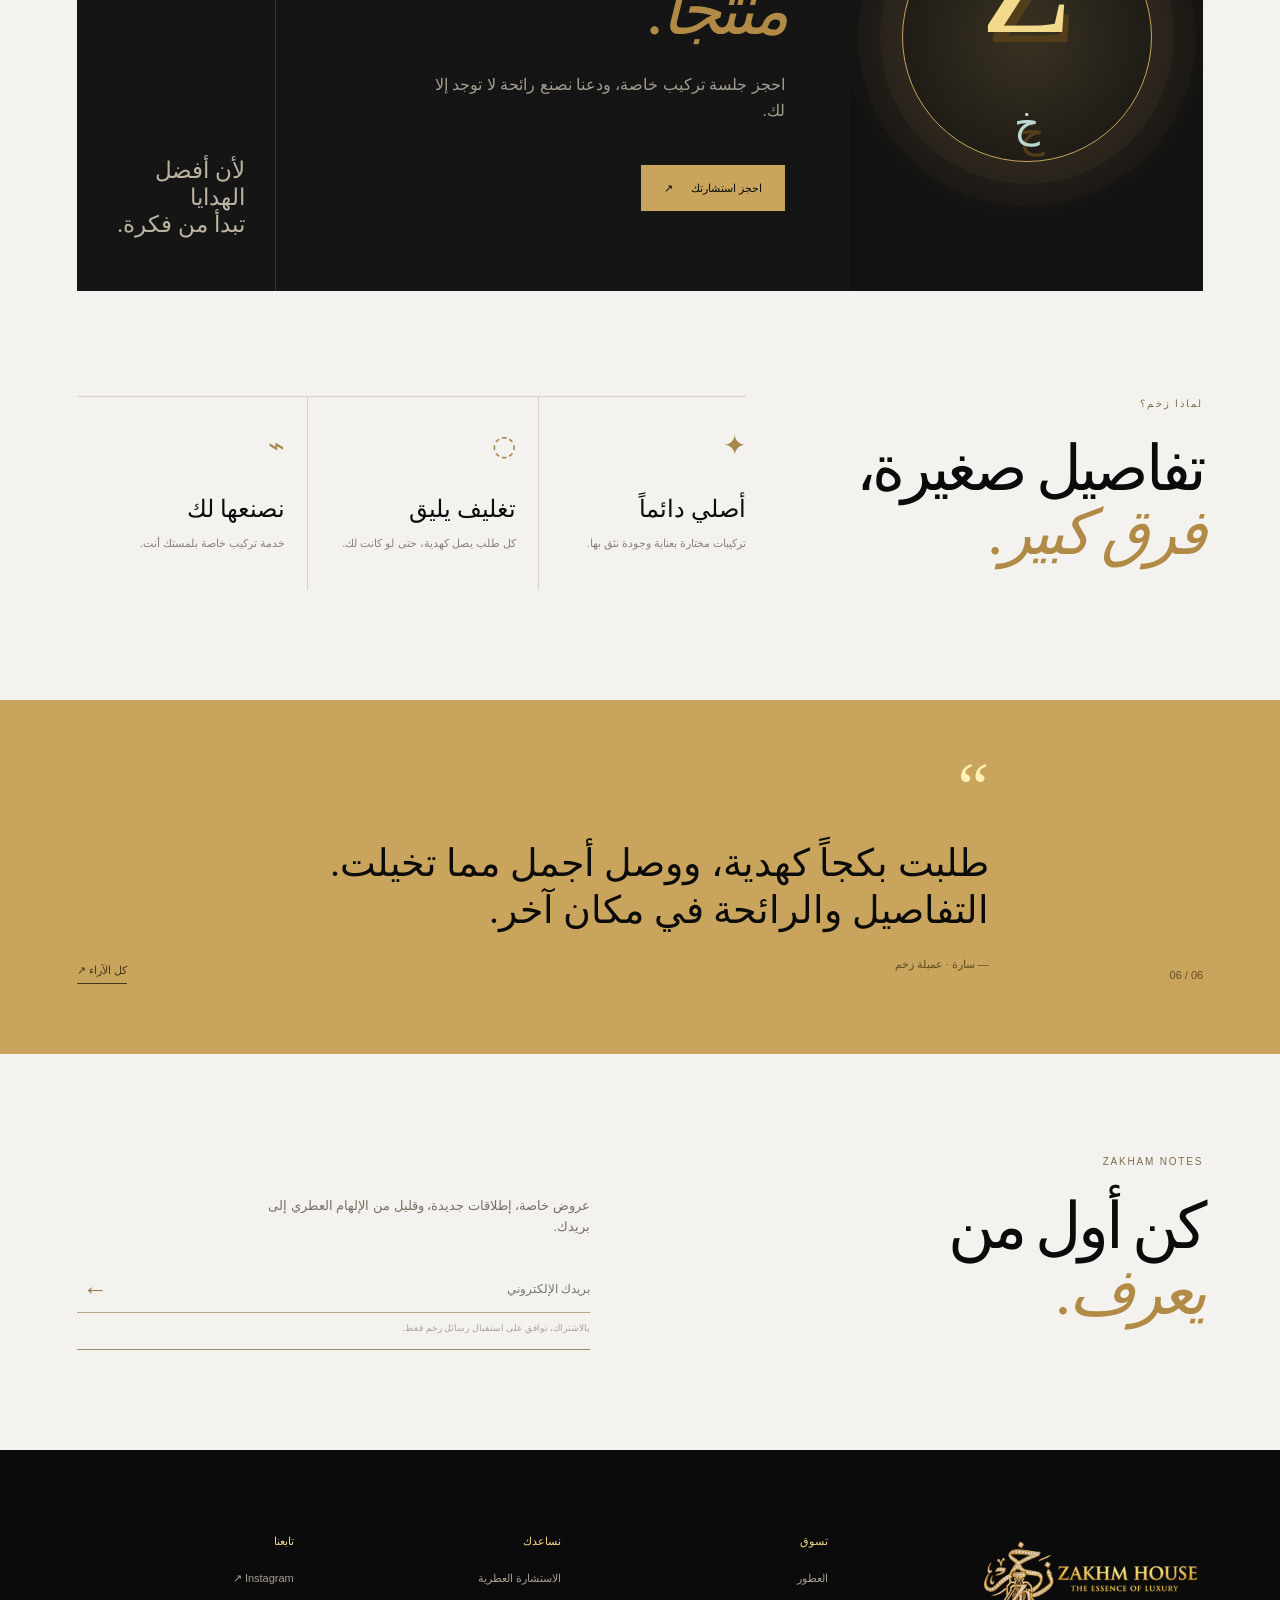
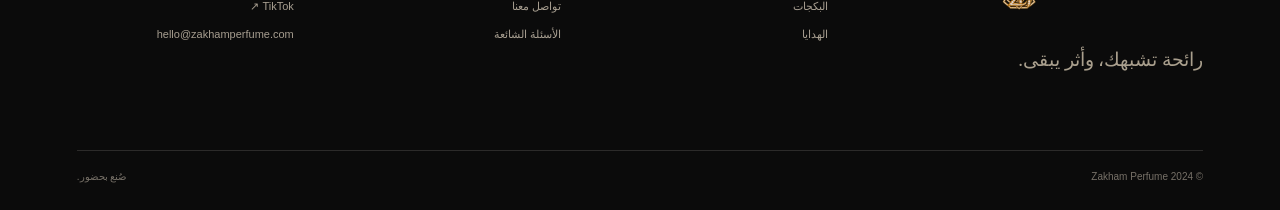
==== commit 89ea1c21: "Use transparent Zakham House logo and improve mobile clarity" ====
--- a/index.html
+++ b/index.html
@@ -3,12 +3,12 @@
 <head>
   <meta charset="UTF-8" /><meta name="viewport" content="width=device-width, initial-scale=1.0" />
   <meta name="theme-color" content="#0c0c0c" /><meta name="description" content="متجر زخم برفيوم — عطور، هدايا، وتركيبات خاصة." />
-  <title>زخم برفيوم | متجر العطور</title><link rel="icon" type="image/svg+xml" href="/logo.svg" /><link rel="stylesheet" href="/styles.css" />
+  <title>زخم برفيوم | متجر العطور</title><link rel="icon" type="image/jpeg" href="/zakham-house-logo-transparent.png" /><link rel="stylesheet" href="/styles.css" />
 </head>
 <body>
-  <div class="announcement"><div><span class="pulse"></span><span data-i18n="announcement.welcome">خصم 7% على طلبك الأول — استخدم الكود HALA</span></div><span data-i18n="announcement.shipping">شحن مجاني للطلبات فوق 190 ر.س</span><button data-lang-toggle>EN</button></div>
+  <div class="announcement"><div class="announcement-track"><span data-i18n="announcement.welcome">خصم 7% على طلبك الأول — كود "HALA"</span><span> | </span><span data-i18n="announcement.shipping">شحن مجاني للطلبات فوق 190 ر.س</span></div><button class="lang-btn" data-lang-toggle>English</button></div>
   <header class="store-header" id="top">
-    <div class="header-main container"><div class="header-tools"><button class="icon-btn" data-search-open aria-label="بحث">⌕</button><a class="tool-link" href="#account"><span class="tool-icon">♙</span><span data-i18n="header.account">حسابي</span></a></div><a class="store-logo" href="#top"><img src="/logo.svg" alt="زخم برفيوم" /></a><div class="header-tools"><button class="icon-btn cart-trigger" data-cart-open aria-label="السلة"><span class="cart-icon">▱</span><b class="cart-count">0</b></button><a class="tool-link desktop-only" href="#wishlist"><span class="tool-icon">♡</span><span data-i18n="header.wishlist">المفضلة</span></a></div></div>
+    <div class="header-main container"><div class="header-tools"><button class="icon-btn" data-search-open aria-label="بحث">⌕</button><a class="tool-link" href="#account"><span class="tool-icon">♙</span><span data-i18n="header.account">حسابي</span></a></div><a class="store-logo" href="#top"><img src="/zakham-house-logo-transparent.png" alt="Zakham House — دار زخم" /></a><div class="header-tools"><button class="icon-btn cart-trigger" data-cart-open aria-label="السلة"><span class="cart-icon">▱</span><b class="cart-count">0</b></button><a class="tool-link desktop-only" href="#wishlist"><span class="tool-icon">♡</span><span data-i18n="header.wishlist">المفضلة</span></a></div></div>
     <nav class="category-nav container" aria-label="تصنيفات المتجر"><a href="#products" data-category="all" data-i18n="nav.all">كل المنتجات</a><div class="nav-menu-group"><button class="nav-menu-trigger" type="button" data-menu="perfumes" aria-expanded="false" data-i18n="nav.perfumes">العطور <span>⌄</span></button><div class="mega-panel"><div class="mega-heading"><small>01</small><strong>العطور</strong><a href="#products" data-category="perfumes">عرض الكل ↗</a></div><div class="mega-links"><a href="#products" data-category="perfumes">عطور رجالية <small>08 منتجات</small></a><a href="#products" data-category="perfumes">عطور نسائية <small>06 منتجات</small></a><a href="#products" data-category="perfumes">العطور الخاصة <small>04 منتجات</small></a><a href="#products" data-category="perfumes">عطور السفر <small>03 منتجات</small></a></div><div class="mega-feature"><span>ZAKHAM<br>EDIT</span><b>رائحة تشبهك.</b></div></div></div><div class="nav-menu-group"><button class="nav-menu-trigger" type="button" data-menu="oud" aria-expanded="false" data-i18n="nav.oud">العود <span>⌄</span></button><div class="mega-panel"><div class="mega-heading"><small>02</small><strong>العود</strong><a href="#products" data-category="oud">عرض الكل ↗</a></div><div class="mega-links"><a href="#products" data-category="oud">دهن العود <small>05 منتجات</small></a><a href="#products" data-category="oud">عود فاخر <small>04 منتجات</small></a><a href="#products" data-category="oud">بخور المنزل <small>03 منتجات</small></a></div><div class="mega-feature mega-gold"><span>OUD<br>ATELIER</span><b>دفء يبقى.</b></div></div></div><div class="nav-menu-group"><button class="nav-menu-trigger" type="button" data-menu="sets" aria-expanded="false" data-i18n="nav.sets">البكجات <span>⌄</span></button><div class="mega-panel"><div class="mega-heading"><small>03</small><strong>البكجات</strong><a href="#products" data-category="sets">عرض الكل ↗</a></div><div class="mega-links"><a href="#products" data-category="sets">بكجات الهدايا <small>06 مجموعات</small></a><a href="#products" data-category="sets">مجموعات الموسم <small>04 مجموعات</small></a><a href="#products" data-category="sets">باقات المناسبات <small>03 مجموعات</small></a></div><div class="mega-feature mega-pearl"><span>THE<br>EDIT</span><b>اختر لحظتك.</b></div></div></div><div class="nav-menu-group"><button class="nav-menu-trigger" type="button" data-menu="gifts" aria-expanded="false" data-i18n="nav.gifts">الهدايا <span>⌄</span></button><div class="mega-panel"><div class="mega-heading"><small>04</small><strong>الهدايا</strong><a href="#products" data-category="gifts">عرض الكل ↗</a></div><div class="mega-links"><a href="#products" data-category="gifts">هدايا رجالية <small>04 اختيارات</small></a><a href="#products" data-category="gifts">هدايا نسائية <small>04 اختيارات</small></a><a href="#products" data-category="gifts">توزيعات الشركات <small>حسب الطلب</small></a></div><div class="mega-feature mega-rose"><span>GIFT<br>WITH Z</span><b>قدّم أثراً.</b></div></div></div><a href="#services" data-i18n="nav.custom">تركيب خاص</a><a href="#offers" data-i18n="nav.offers">العروض</a><a href="#about" data-i18n="nav.about">عن زخم</a></nav>
   </header>
 
@@ -30,7 +30,7 @@
     <section class="newsletter container" id="contact"><div><p class="overline" data-i18n="newsletter.overline">ZAKHAM NOTES</p><h2 data-i18n="newsletter.title">كن أول من<br /><em>يعرف.</em></h2></div><div><p data-i18n="newsletter.text">عروض خاصة، إطلاقات جديدة، وقليل من الإلهام العطري إلى بريدك.</p><form data-newsletter><input type="email" required placeholder="بريدك الإلكتروني" /><button type="submit" aria-label="اشتراك">←</button></form><small data-i18n="newsletter.note">بالاشتراك، توافق على استقبال رسائل زخم فقط.</small></div></section>
   </main>
 
-  <footer class="store-footer"><div class="container footer-grid"><div class="footer-brand"><img src="/logo.svg" alt="زخم برفيوم" /><p data-i18n="footer.tagline">رائحة تشبهك، وأثر يبقى.</p></div><div><h4 data-i18n="footer.shop">تسوق</h4><a href="#products" data-category="perfumes" data-i18n="nav.perfumes">العطور</a><a href="#products" data-category="sets" data-i18n="nav.sets">البكجات</a><a href="#products" data-category="gifts" data-i18n="nav.gifts">الهدايا</a></div><div><h4 data-i18n="footer.help">نساعدك</h4><a href="#services" data-i18n="footer.consult">الاستشارة العطرية</a><a href="#contact" data-i18n="footer.contact">تواصل معنا</a><a href="#faq" data-i18n="footer.faq">الأسئلة الشائعة</a></div><div><h4 data-i18n="footer.follow">تابعنا</h4><a href="#instagram">Instagram ↗</a><a href="#tiktok">TikTok ↗</a><a href="mailto:hello@zakhamperfume.com">hello@zakhamperfume.com</a></div></div><div class="container footer-bottom"><span>© 2024 Zakham Perfume</span><span data-i18n="footer.bottom">صُنع بحضور.</span></div></footer>
+  <footer class="store-footer"><div class="container footer-grid"><div class="footer-brand"><img src="/zakham-house-logo-transparent.png" alt="Zakham House — دار زخم" /><p data-i18n="footer.tagline">رائحة تشبهك، وأثر يبقى.</p></div><div><h4 data-i18n="footer.shop">تسوق</h4><a href="#products" data-category="perfumes" data-i18n="nav.perfumes">العطور</a><a href="#products" data-category="sets" data-i18n="nav.sets">البكجات</a><a href="#products" data-category="gifts" data-i18n="nav.gifts">الهدايا</a></div><div><h4 data-i18n="footer.help">نساعدك</h4><a href="#services" data-i18n="footer.consult">الاستشارة العطرية</a><a href="#contact" data-i18n="footer.contact">تواصل معنا</a><a href="#faq" data-i18n="footer.faq">الأسئلة الشائعة</a></div><div><h4 data-i18n="footer.follow">تابعنا</h4><a href="#instagram">Instagram ↗</a><a href="#tiktok">TikTok ↗</a><a href="mailto:hello@zakhamperfume.com">hello@zakhamperfume.com</a></div></div><div class="container footer-bottom"><span>© 2024 Zakham Perfume</span><span data-i18n="footer.bottom">صُنع بحضور.</span></div></footer>
 
   <aside class="cart-drawer" aria-hidden="true" data-cart-drawer><div class="drawer-head"><h2 data-i18n="cart.title">سلة التسوق</h2><button data-cart-close>×</button></div><div class="cart-items" data-cart-items><div class="empty-cart"><span>▱</span><p data-i18n="cart.empty">سلتك فارغة حالياً.</p><a href="#products" data-cart-close data-i18n="cart.shop">استكشف المنتجات</a></div></div><div class="cart-summary"><div><span data-i18n="cart.total">الإجمالي</span><strong data-cart-total>0 ر.س</strong></div><button class="btn btn-gold" data-checkout data-i18n="cart.checkout">متابعة الطلب <span>←</span></button><small data-i18n="cart.note">الدفع غير مفعّل في هذه النسخة التجريبية.</small></div></aside><div class="drawer-overlay" data-cart-close></div><div class="search-modal" data-search-modal><div class="search-inner"><button data-search-close>×</button><p class="overline" data-i18n="search.overline">ابحث في زخم</p><input data-search-input type="search" placeholder="عن ماذا تبحث؟" /><div data-search-results></div></div></div><div class="toast" role="status" aria-live="polite" hidden></div>
   <script src="/script.js"></script>
--- a/styles.css
+++ b/styles.css
@@ -34,3 +34,36 @@
 .mega-feature{background:#1a1a19;color:#e9ddc7;min-height:145px;padding:15px;display:flex;flex-direction:column;justify-content:space-between}.mega-feature span{font:11px/1.1 var(--serif);letter-spacing:.14em;color:var(--gold-light)}.mega-feature b{font:19px var(--serif);font-weight:400}.mega-gold{background:#b8914a;color:#181208}.mega-gold span{color:#3a2911}.mega-pearl{background:#dce9e5;color:#172220}.mega-pearl span{color:#56706a}.mega-rose{background:#ead8d8;color:#4a202d}.mega-rose span{color:#9b4b64}
 @media(max-width:900px){.category-nav{overflow-x:auto;overflow-y:visible;justify-content:flex-start}.mega-panel{position:fixed;top:140px;right:12px;transform:translateY(8px);width:calc(100vw - 24px);grid-template-columns:1fr 1.3fr 120px;max-height:360px}.nav-menu-group:hover .mega-panel{opacity:0;visibility:hidden;pointer-events:none;transform:translateY(8px)}.nav-menu-group.open .mega-panel{opacity:1;visibility:visible;pointer-events:auto;transform:translateY(0)}}
 @media(max-width:560px){.mega-panel{top:133px;padding:16px;grid-template-columns:1fr 1fr;gap:15px;max-height:330px}.mega-feature{display:none}.mega-heading strong{font-size:26px}.mega-links{grid-template-columns:1fr;gap:4px}.mega-links a{font-size:10px}.mega-heading a{margin-top:18px}}
+
+/* Refined minimal announcement bar like reference storefront */
+.announcement{justify-content:center;position:relative;padding:0;min-height:28px;gap:0}
+.announcement-track{display:flex;gap:15px;align-items:center}
+.announcement span{font-size:10px;font-weight:400;color:#ddd;letter-spacing:0}
+.announcement .pulse{display:none}
+.lang-btn{position:absolute;left:5vw;top:50%;transform:translateY(-50%);border:0;background:none;color:var(--gold-light);font-size:10px;cursor:pointer;padding:4px}
+@media(max-width:560px){.announcement-track{gap:8px}.announcement span:nth-child(2),.announcement span:nth-child(3){display:none}.lang-btn{left:3vw}}
+
+/* Official Zakham House horizontal wordmark: preserve the supplied ratio, no crop or distortion. */
+.header-main>.store-logo{width:220px;height:70px;justify-self:end}
+.header-main>.store-logo img{width:100%;height:auto;max-height:70px;object-fit:contain}
+.footer-brand img{width:250px;height:auto;max-height:96px;object-fit:contain;object-position:right center}
+@media(max-width:900px){.header-main>.store-logo{width:170px;height:58px}.header-main>.store-logo img{max-height:58px}}
+@media(max-width:560px){.header-main>.store-logo{width:145px;height:48px}.header-main>.store-logo img{max-height:48px}.footer-brand img{width:220px}}
+
+/* Mobile logo clarity: large official horizontal mark, always fully visible. */
+.header-main>.store-logo{display:flex;align-items:center;justify-content:flex-end}
+.header-main>.store-logo img{display:block;width:100%;height:auto;max-width:100%;max-height:none}
+@media(max-width:900px){.header-main{grid-template-columns:1fr 1fr 205px}.header-main>.store-logo{width:205px;height:58px}.header-main>.store-logo img{width:205px}}
+@media(max-width:560px){.header-main{height:75px;grid-template-columns:1fr 1fr 188px}.header-main>.store-logo{width:188px;height:62px}.header-main>.store-logo img{width:188px}.header-tools{gap:10px}}
+
+/* Final transparent wordmark treatment: prioritize legibility on small screens. */
+.header-main>.store-logo{width:250px;height:78px}
+.header-main>.store-logo img{width:250px;height:78px;object-fit:contain;object-position:center}
+@media(max-width:900px){.header-main{height:82px;grid-template-columns:1fr 1fr 220px}.header-main>.store-logo{width:220px;height:72px}.header-main>.store-logo img{width:220px;height:72px}}
+@media(max-width:560px){.header-main{height:88px;grid-template-columns:1fr 1fr 220px}.header-main>.store-logo{width:220px;height:78px}.header-main>.store-logo img{width:220px;height:78px}}
+
+/* Final transparent wordmark treatment: prioritize legibility on small screens. */
+.header-main>.store-logo{width:250px;height:78px}
+.header-main>.store-logo img{width:250px;height:78px;object-fit:contain;object-position:center}
+@media(max-width:900px){.header-main{height:82px;grid-template-columns:1fr 1fr 220px}.header-main>.store-logo{width:220px;height:72px}.header-main>.store-logo img{width:220px;height:72px}}
+@media(max-width:560px){.header-main{height:88px;grid-template-columns:1fr 1fr 220px}.header-main>.store-logo{width:220px;height:78px}.header-main>.store-logo img{width:220px;height:78px}}
